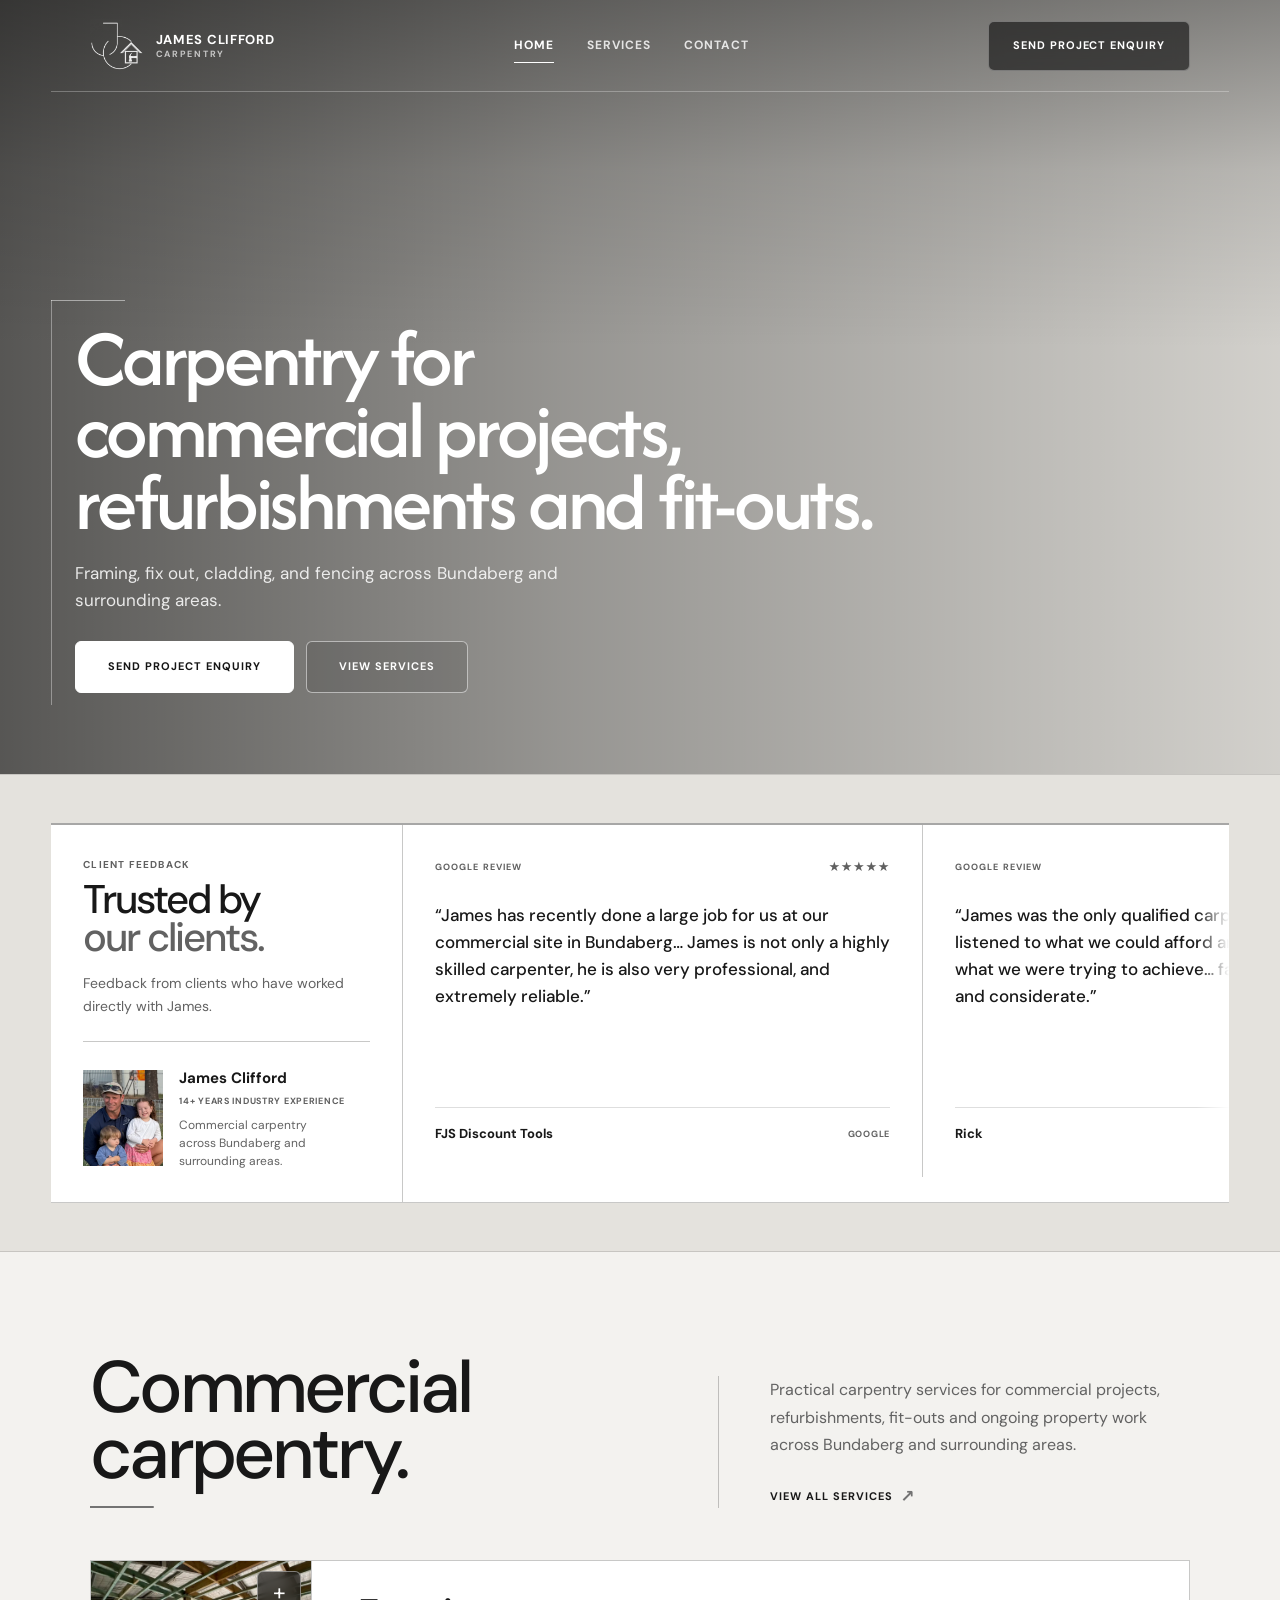
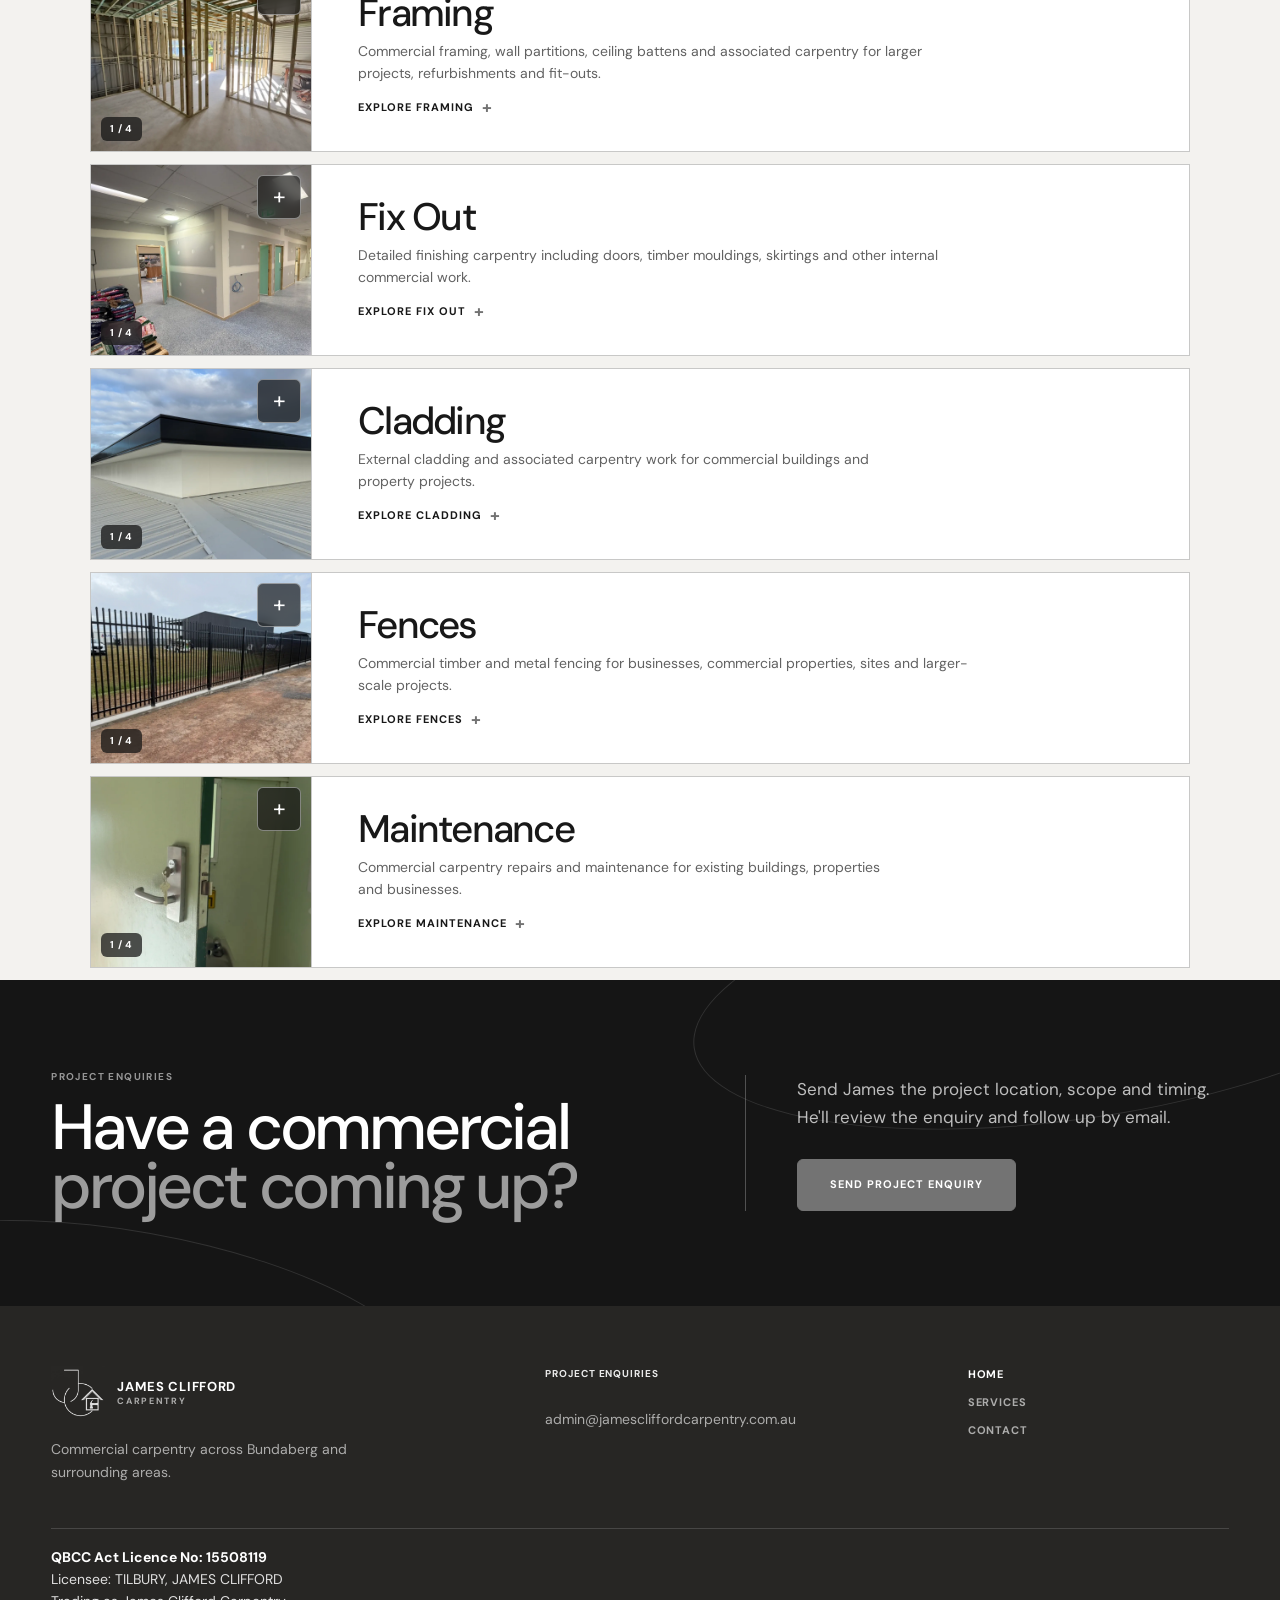
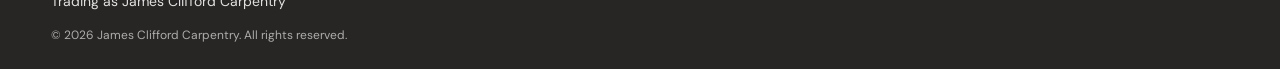
==== index.html @ 12cf1b20 "Change review footer divs to footer elements Replaced div elements with footer elements for review s" ====
<!DOCTYPE html>
<html lang="en">
<head>
    <!-- =========================
         PAGE METADATA
    ========================== -->
    <meta charset="UTF-8"/>
    <meta name="viewport" content="width=device-width, initial-scale=1.0"/>
    <title>Commercial Carpentry Bundaberg | James Clifford Carpentry</title>
    <meta
        name="description"
        content="Commercial carpentry across Bundaberg and surrounding areas, specialising in framing, fix out, cladding, timber and metal fencing and commercial maintenance."
    />
    <meta
        property="og:title"
        content="James Clifford Carpentry | Bundaberg"
    />
    <meta
        property="og:description"
        content="Commercial carpentry across Bundaberg and surrounding areas, specialising in framing, fix out, cladding, timber and metal fencing and commercial maintenance."
    />
    <meta
        property="og:image"
        content="https://jamescliffordcarpentry.com.au/images/og-image.jpg"
    />
    <meta
        property="og:url"
        content="https://jamescliffordcarpentry.com.au/"
    />
    <meta property="og:type" content="website"/>
    <meta
        property="og:image:width"
        content="1200"
    />
    <meta
        property="og:image:height"
        content="630"
    />
    <meta
        property="og:image:alt"
        content="James Clifford Carpentry commercial carpentry work in Bundaberg"
    />
    <meta
        name="twitter:card"
        content="summary_large_image"
    />
    <meta
        name="theme-color"
        content="#f3f2ef"
    />
    <link rel="canonical" href="https://jamescliffordcarpentry.com.au/"/>
    <!-- Styles -->
    <link
        rel="preload"
        href="fonts/afacad-flux-latin-600-normal.woff2"
        as="font"
        type="font/woff2"
        crossorigin
    >
    <link rel="stylesheet" href="style.css">
    <!-- Favicon -->
    <link rel="icon" type="image/png" href="images/favicon.png"/>
    <link rel="apple-touch-icon" sizes="180x180" href="images/apple-touch-icon.png">
    <!-- =========================
         LOCAL BUSINESS SCHEMA
    ========================== -->
    <script type="application/ld+json">
    {
        "@context": "https://schema.org",
        "@type": "HomeAndConstructionBusiness",
        "name": "James Clifford Carpentry",
        "legalName": "TILBURY, JAMES CLIFFORD",
        "identifier": {
            "@type": "PropertyValue",
            "propertyID": "QBCC Act Licence No",
            "value": "15508119"
        },
        "@id": "https://jamescliffordcarpentry.com.au/#business",
        "image": "https://jamescliffordcarpentry.com.au/images/og-image.jpg",
        "logo": "https://jamescliffordcarpentry.com.au/images/logo-mark-grey.webp",
        "email": "admin@jamescliffordcarpentry.com.au",
        "telephone": "+61411313432",
        "areaServed": {
            "@type": "City",
            "name": "Bundaberg"
        },
        "address": {
            "@type": "PostalAddress",
            "addressLocality": "Bundaberg",
            "addressRegion": "QLD",
            "addressCountry": "AU"
        },
        "sameAs": [
            "https://www.facebook.com/people/James-Clifford-Carpentry/61583661757642/"
        ],
        "url": "https://jamescliffordcarpentry.com.au",
        "description": "Commercial carpentry across Bundaberg and surrounding areas, including framing, fix out, cladding, timber and metal fencing and commercial maintenance."
    }
    </script>
</head>
<body class="home-page">
    <!-- =========================
         HEADER / NAVIGATION
    ========================== -->
    <header class="site-header">
        <div class="header-inner">
            <a
                href="index.html"
                class="site-logo"
                aria-label="James Clifford Carpentry home"
            >
                <img
                    src="images/logo-mark-grey.webp"
                    class="site-logo-mark"
                    alt=""
                    width="380"
                    height="380"
                >
                <span class="site-logo-type">
                    <strong>James Clifford</strong>
                    <span>Carpentry</span>
                </span>
            </a>
            <nav class="desktop-nav" aria-label="Primary navigation">
                <a href="index.html" aria-current="page">
                    Home
                </a>
                <a href="services.html">
                    Services
                </a>
                <a href="contact.html">
                    Contact
                </a>
            </nav>
            <div class="header-actions">
                <a
                    href="contact.html#project-enquiry"
                    class="header-cta"
                >
                    Send Project Enquiry
                </a>
            </div>
            <button
                class="menu-button"
                type="button"
                aria-label="Open navigation"
                aria-expanded="false"
                aria-controls="mobile-menu"
            >
                <span aria-hidden="true"></span>
                <span aria-hidden="true"></span>
                <span aria-hidden="true"></span>
            </button>
        </div>
        <!-- MOBILE NAV -->
        <nav
            id="mobile-menu"
            class="mobile-menu"
            aria-label="Mobile navigation"
        >
            <a href="index.html" aria-current="page">
                Home
            </a>
            <a href="services.html">
                Services
            </a>
            <a href="contact.html">
                Contact
            </a>
        </nav>
    </header>
    <main>
        <!-- =========================
             HERO
        ========================== -->
        <section class="hero">
            <div class="hero-frame">
                <picture class="hero-picture">
                    <source
                        media="(max-width: 720px)"
                        srcset="images/hero-index-mobile.webp"
                        width="900"
                        height="1200"
                    >
                    <img
                        src="images/hero-index.webp"
                        alt="Cladding work by James Clifford Carpentry in Bundaberg"
                        class="hero-image"
                        width="1920"
                        height="1200"
                        fetchpriority="high"
                        decoding="async"
                    />
                </picture>
                <div class="hero-overlay"></div>
                <div class="hero-content">
                    <h1>
                        Carpentry for commercial projects,
                        <span>refurbishments and fit-outs.</span>    
                    </h1>
                    
                    <p class="hero-text">
                        Framing, fix out, cladding, and fencing
                        across Bundaberg and surrounding areas.
                    </p>
                    <div class="hero-actions">
                        <a
                            href="contact.html#project-enquiry"
                            class="button button-primary"
                        >
                            Send Project Enquiry
                        </a>
                        <a
                            href="services.html"
                            class="button button-secondary"
                        >
                            View Services
                        </a>

                    </div>
                </div>
            </div>
        </section>
        <!-- =========================
             CLIENT TESTIMONIALS
        ========================== -->
        <section
            id="reviews"
            class="reviews-marquee-section beam-section"
            aria-labelledby="reviews-title"
        >
            <div class="container reviews-layout">

                <!-- =========================
                     TRUST / PROFILE PANEL
                ========================== -->
                <aside class="reviews-overview">

                    <div class="reviews-overview-copy">

                        <span class="reviews-label">
                            Client feedback
                        </span>

                        <h2 id="reviews-title">
                            Trusted by
                            <span>our clients.</span>
                        </h2>

                        <p>
                            Feedback from clients who have worked
                            directly with James.
                        </p>

                    </div>


                    <div class="reviews-profile">

                        <img
                            src="images/james-profile.webp"
                            alt="James Clifford"
                            width="640"
                            height="800"
                            loading="lazy"
                            decoding="async"
                        >

                        <div class="reviews-profile-copy">

                            <strong>
                                James Clifford
                            </strong>

                            <span>
                                14+ years industry experience
                            </span>

                            <p>
                                Commercial carpentry across Bundaberg
                                and surrounding areas.
                            </p>

                        </div>

                    </div>

                </aside>


                <!-- =========================
                     INFINITE TESTIMONIAL RAIL
                ========================== -->
                <div
                    class="reviews-marquee"
                    data-testimonial-marquee
                >

                    <div class="reviews-marquee-track">

                        <!--
                            ORIGINAL GROUP ONLY.
                            JavaScript creates as many invisible
                            duplicates as required for a seamless loop.
                        -->
                        <div
                            class="reviews-marquee-group"
                            data-marquee-original
                        >

                            <!-- REVIEW 01 -->
                            <article class="review-marquee-card">

                                <div class="review-marquee-top">

                                    <span class="review-marquee-source">
                                        Google review
                                    </span>

                                    <span
                                        class="review-marquee-stars"
                                        aria-label="5 out of 5 stars"
                                    >
                                        ★★★★★
                                    </span>

                                </div>

                                <blockquote>
                                    “James has recently done a large job for us at our
                                    commercial site in Bundaberg… James is not only a
                                    highly skilled carpenter, he is also very professional,
                                    and extremely reliable.”
                                </blockquote>

                                <footer class="review-marquee-footer">

                                    <strong>
                                        FJS Discount Tools
                                    </strong>

                                    <span>
                                        Google
                                    </span>

                                </footer>

                            </article>


                            <!-- REVIEW 02 -->
                            <article class="review-marquee-card">

                                <div class="review-marquee-top">

                                    <span class="review-marquee-source">
                                        Google review
                                    </span>

                                    <span
                                        class="review-marquee-stars"
                                        aria-label="5 out of 5 stars"
                                    >
                                        ★★★★★
                                    </span>

                                </div>

                                <blockquote>
                                    “James was the only qualified carpenter that actually
                                    listened to what we could afford and time frames and
                                    what we were trying to achieve… fast but professional
                                    and considerate.”
                                </blockquote>

                                <footer class="review-marquee-footer">

                                    <strong>
                                        Rick
                                    </strong>

                                    <span>
                                        Google
                                    </span>

                                </footer>

                            </article>


                            <!-- REVIEW 03 -->
                            <article class="review-marquee-card">

                                <div class="review-marquee-top">

                                    <span class="review-marquee-source">
                                        Localsearch review
                                    </span>

                                    <span
                                        class="review-marquee-stars"
                                        aria-label="5 out of 5 stars"
                                    >
                                        ★★★★★
                                    </span>

                                </div>

                                <blockquote>
                                    “His response to inquiries and turning up when he
                                    said he would were 10/10. He did an impeccably clean
                                    and neat job… I cannot recommend James enough.”
                                </blockquote>

                                <footer class="review-marquee-footer">

                                    <strong>
                                        Sian
                                    </strong>

                                    <span>
                                        Localsearch
                                    </span>

                                </footer>

                            </article>

                        </div>

                    </div>

                </div>

            </div>
        </section>
        <!-- =========================
             SERVICES / PROJECT TYPES
        ========================== -->
        <section
            id="services"
            class="services section beam-section"
        >
            <div class="container">
        
                <div class="section-intro">
        
                    <div class="section-heading">
                        <h2>
                            Commercial carpentry.
                        </h2>
                    </div>
        
                    <div class="section-description">
                        <p>
                            Practical carpentry services for commercial
                            projects, refurbishments, fit-outs and ongoing
                            property work across Bundaberg and surrounding areas.
                        </p>
        
                        <a
                            href="services.html"
                            class="text-link"
                        >
                            View all services
                            <span>↗</span>
                        </a>
                    </div>
        
                </div>
        
                <!-- SERVICE 01 -->
                <article
                    class="service-feature service-feature--gallery"
                    data-service-gallery
                >
                    <div class="service-image service-gallery">

                        <div
                            id="framing-gallery-track"
                            class="service-gallery-track"
                            data-gallery-track
                            role="region"
                            aria-label="Framing project gallery"
                            tabindex="0"
                        >
                            <figure class="service-gallery-slide">
                                <img
                                    src="images/service-framing.webp"
                                    data-gallery-src="images/framing-gallery-01.webp"
                                    alt="Indoor framing project by James Clifford Carpentry"
                                    width="1084"
                                    height="813"
                                    loading="lazy"
                                    decoding="async"
                                >
                            </figure>

                            <figure class="service-gallery-slide">
                                <img
                                    src="images/service-framing.webp"
                                    data-gallery-src="images/framing-gallery-02.webp"
                                    alt="Close-up of framing work"
                                    width="1600"
                                    height="1200"
                                    loading="lazy"
                                    decoding="async"
                                >
                            </figure>

                            <figure class="service-gallery-slide">
                                <img
                                    src="images/service-framing.webp"
                                    data-gallery-src="images/framing-gallery-03.webp"
                                    alt="Blue steel framing project"
                                    width="1195"
                                    height="897"
                                    loading="lazy"
                                    decoding="async"
                                >
                            </figure>

                            <figure class="service-gallery-slide">
                                <img
                                    src="images/service-framing.webp"
                                    data-gallery-src="images/framing-gallery-04.webp"
                                    alt="Framing project on permanent concrete floor"
                                    width="1600"
                                    height="1200"
                                    loading="lazy"
                                    decoding="async"
                                >
                            </figure>
                        </div>

                        <div class="service-gallery-counter" aria-live="polite">
                            <span data-gallery-current>1</span>
                            /
                            <span data-gallery-total>4</span>
                        </div>

                        <button
                            type="button"
                            class="service-gallery-expand"
                            data-gallery-toggle
                            data-label-open="Expand framing gallery"
                            data-label-close="Collapse framing gallery"
                            aria-label="Expand framing gallery"
                            aria-expanded="false"
                            aria-controls="framing-gallery-track"
                        >
                            +
                        </button>

                        <button
                            type="button"
                            class="service-gallery-arrow service-gallery-arrow--prev"
                            data-gallery-prev
                            aria-label="Previous framing photo"
                        >
                            ←
                        </button>

                        <button
                            type="button"
                            class="service-gallery-arrow service-gallery-arrow--next"
                            data-gallery-next
                            aria-label="Next framing photo"
                        >
                            →
                        </button>
                    </div>

                    <div class="service-content">
                        <span class="service-number">
                            01 / FRAME
                        </span>

                        <h3>Framing</h3>

                        <p>
                            Commercial framing, wall partitions, ceiling
                            battens and associated carpentry for larger
                            projects, refurbishments and fit-outs.
                        </p>

                        <a
                            href="services.html#framing"
                            class="text-link service-gallery-toggle"
                            data-gallery-toggle
                            aria-expanded="false"
                            aria-controls="framing-gallery-track"
                        >
                            Explore framing
                            <span
                                class="service-gallery-toggle-icon"
                                aria-hidden="true"
                            >+</span>
                        </a>
                    </div>
                </article>


                <!-- SERVICE 02 -->
                <article
                    class="service-feature service-feature--gallery"
                    data-service-gallery
                >
                    <div class="service-image service-gallery">

                        <div
                            id="fix-out-gallery-track"
                            class="service-gallery-track"
                            data-gallery-track
                            role="region"
                            aria-label="Fix out project gallery"
                            tabindex="0"
                        >
                            <figure class="service-gallery-slide">
                                <img
                                    src="images/service-fix-out.webp"
                                    data-gallery-src="images/fix-out-gallery-01.webp"
                                    alt="Plastering fix out project by James Clifford Carpentry"
                                    width="1600"
                                    height="1200"
                                    loading="lazy"
                                    decoding="async"
                                >
                            </figure>

                            <figure class="service-gallery-slide">
                                <img
                                    src="images/service-fix-out.webp"
                                    data-gallery-src="images/fix-out-gallery-02.webp"
                                    alt="Fix out project with trimming"
                                    width="1600"
                                    height="1200"
                                    loading="lazy"
                                    decoding="async"
                                >
                            </figure>

                            <figure class="service-gallery-slide">
                                <img
                                    src="images/service-fix-out.webp"
                                    data-gallery-src="images/fix-out-gallery-03.webp"
                                    alt="New door integrated with fix out project"
                                    width="1600"
                                    height="1200"
                                    loading="lazy"
                                    decoding="async"
                                >
                            </figure>

                            <figure class="service-gallery-slide">
                                <img
                                    src="images/service-fix-out.webp"
                                    data-gallery-src="images/fix-out-gallery-04.webp"
                                    alt="Internal double-glazed window"
                                    width="1600"
                                    height="1200"
                                    loading="lazy"
                                    decoding="async"
                                >
                            </figure>
                        </div>

                        <div class="service-gallery-counter" aria-live="polite">
                            <span data-gallery-current>1</span>
                            /
                            <span data-gallery-total>4</span>
                        </div>

                        <button
                            type="button"
                            class="service-gallery-expand"
                            data-gallery-toggle
                            data-label-open="Expand fix out gallery"
                            data-label-close="Collapse fix out gallery"
                            aria-label="Expand fix out gallery"
                            aria-expanded="false"
                            aria-controls="fix-out-gallery-track"
                        >
                            +
                        </button>

                        <button
                            type="button"
                            class="service-gallery-arrow service-gallery-arrow--prev"
                            data-gallery-prev
                            aria-label="Previous fix out photo"
                        >
                            ←
                        </button>

                        <button
                            type="button"
                            class="service-gallery-arrow service-gallery-arrow--next"
                            data-gallery-next
                            aria-label="Next fix out photo"
                        >
                            →
                        </button>
                    </div>

                    <div class="service-content">
                        <span class="service-number">
                            02 / FIX OUT
                        </span>

                        <h3>Fix Out</h3>

                        <p>
                            Detailed finishing carpentry including doors,
                            timber mouldings, skirtings and other internal
                            commercial work.
                        </p>

                        <a
                            href="services.html#fix-out"
                            class="text-link service-gallery-toggle"
                            data-gallery-toggle
                            aria-expanded="false"
                            aria-controls="fix-out-gallery-track"
                        >
                            Explore fix out
                            <span
                                class="service-gallery-toggle-icon"
                                aria-hidden="true"
                            >+</span>
                        </a>
                    </div>
                </article>


                <!-- SERVICE 03 -->
                <article
                    class="service-feature service-feature--gallery"
                    data-service-gallery
                >
                    <div class="service-image service-gallery">

                        <div
                            id="cladding-gallery-track"
                            class="service-gallery-track"
                            data-gallery-track
                            role="region"
                            aria-label="Cladding project gallery"
                            tabindex="0"
                        >
                            <figure class="service-gallery-slide">
                                <img
                                    src="images/service-cladding.webp"
                                    data-gallery-src="images/cladding-gallery-01.webp"
                                    alt="Polished roof cladding"
                                    width="1600"
                                    height="1200"
                                    loading="lazy"
                                    decoding="async"
                                >
                            </figure>

                            <figure class="service-gallery-slide">
                                <img
                                    src="images/service-cladding.webp"
                                    data-gallery-src="images/cladding-gallery-02.webp"
                                    alt="Back deck cladding"
                                    width="1600"
                                    height="1200"
                                    loading="lazy"
                                    decoding="async"
                                >
                            </figure>

                            <figure class="service-gallery-slide">
                                <img
                                    src="images/service-cladding.webp"
                                    data-gallery-src="images/cladding-gallery-03.webp"
                                    alt="Cladding project on Bundaberg soil"
                                    width="1600"
                                    height="1200"
                                    loading="lazy"
                                    decoding="async"
                                >
                            </figure>

                            <figure class="service-gallery-slide">
                                <img
                                    src="images/service-cladding.webp"
                                    data-gallery-src="images/cladding-gallery-04.webp"
                                    alt="Silver cladding project"
                                    width="1600"
                                    height="1200"
                                    loading="lazy"
                                    decoding="async"
                                >
                            </figure>
                        </div>

                        <div class="service-gallery-counter" aria-live="polite">
                            <span data-gallery-current>1</span>
                            /
                            <span data-gallery-total>4</span>
                        </div>

                        <button
                            type="button"
                            class="service-gallery-expand"
                            data-gallery-toggle
                            data-label-open="Expand cladding gallery"
                            data-label-close="Collapse cladding gallery"
                            aria-label="Expand cladding gallery"
                            aria-expanded="false"
                            aria-controls="cladding-gallery-track"
                        >
                            +
                        </button>

                        <button
                            type="button"
                            class="service-gallery-arrow service-gallery-arrow--prev"
                            data-gallery-prev
                            aria-label="Previous cladding photo"
                        >
                            ←
                        </button>

                        <button
                            type="button"
                            class="service-gallery-arrow service-gallery-arrow--next"
                            data-gallery-next
                            aria-label="Next cladding photo"
                        >
                            →
                        </button>
                    </div>

                    <div class="service-content">
                        <span class="service-number">
                            03 / CLAD
                        </span>

                        <h3>Cladding</h3>

                        <p>
                            External cladding and associated carpentry work
                            for commercial buildings and property projects.
                        </p>

                        <a
                            href="services.html#cladding"
                            class="text-link service-gallery-toggle"
                            data-gallery-toggle
                            aria-expanded="false"
                            aria-controls="cladding-gallery-track"
                        >
                            Explore cladding
                            <span
                                class="service-gallery-toggle-icon"
                                aria-hidden="true"
                            >+</span>
                        </a>
                    </div>
                </article>


                <!-- SERVICE 04 -->
                <article
                    class="service-feature service-feature--gallery"
                    data-service-gallery
                >
                    <div class="service-image service-gallery">

                        <div
                            id="fencing-gallery-track"
                            class="service-gallery-track"
                            data-gallery-track
                            role="region"
                            aria-label="Fencing project gallery"
                            tabindex="0"
                        >
                            <figure class="service-gallery-slide">
                                <img
                                    src="images/service-fencing.webp"
                                    data-gallery-src="images/fencing-gallery-01.webp"
                                    alt="Steel fencing project on external yard"
                                    width="971"
                                    height="727"
                                    loading="lazy"
                                    decoding="async"
                                >
                            </figure>

                            <figure class="service-gallery-slide">
                                <img
                                    src="images/service-fencing.webp"
                                    data-gallery-src="images/fencing-gallery-02.webp"
                                    alt="Wooden fencing project in yard"
                                    width="1024"
                                    height="768"
                                    loading="lazy"
                                    decoding="async"
                                >
                            </figure>

                            <figure class="service-gallery-slide">
                                <img
                                    src="images/service-fencing.webp"
                                    data-gallery-src="images/fencing-gallery-03.webp"
                                    alt="Beams for timber fencing project"
                                    width="912"
                                    height="684"
                                    loading="lazy"
                                    decoding="async"
                                >
                            </figure>

                            <figure class="service-gallery-slide">
                                <img
                                    src="images/service-fencing.webp"
                                    data-gallery-src="images/fencing-gallery-04.webp"
                                    alt="Tennis court fencing project by James Clifford Carpentry"
                                    width="1193"
                                    height="895"
                                    loading="lazy"
                                    decoding="async"
                                >
                            </figure>
                        </div>

                        <div class="service-gallery-counter" aria-live="polite">
                            <span data-gallery-current>1</span>
                            /
                            <span data-gallery-total>4</span>
                        </div>

                        <button
                            type="button"
                            class="service-gallery-expand"
                            data-gallery-toggle
                            data-label-open="Expand fencing gallery"
                            data-label-close="Collapse fencing gallery"
                            aria-label="Expand fencing gallery"
                            aria-expanded="false"
                            aria-controls="fencing-gallery-track"
                        >
                            +
                        </button>

                        <button
                            type="button"
                            class="service-gallery-arrow service-gallery-arrow--prev"
                            data-gallery-prev
                            aria-label="Previous fencing photo"
                        >
                            ←
                        </button>

                        <button
                            type="button"
                            class="service-gallery-arrow service-gallery-arrow--next"
                            data-gallery-next
                            aria-label="Next fencing photo"
                        >
                            →
                        </button>
                    </div>

                    <div class="service-content">
                        <span class="service-number">
                            04 / FENCES
                        </span>

                        <h3>Fences</h3>

                        <p>
                            Commercial timber and metal fencing for businesses, commercial
                            properties, sites and larger-scale projects.
                        </p>

                        <a
                            href="services.html#fences"
                            class="text-link service-gallery-toggle"
                            data-gallery-toggle
                            aria-expanded="false"
                            aria-controls="fencing-gallery-track"
                        >
                            Explore fences
                            <span
                                class="service-gallery-toggle-icon"
                                aria-hidden="true"
                            >+</span>
                        </a>
                    </div>
                </article>


                <!-- SERVICE 05 -->
                <article
                    class="service-feature service-feature--gallery"
                    data-service-gallery
                >
                    <div class="service-image service-gallery">

                        <div
                            id="maintenance-gallery-track"
                            class="service-gallery-track"
                            data-gallery-track
                            role="region"
                            aria-label="Maintenance project gallery"
                            tabindex="0"
                        >
                            <figure class="service-gallery-slide">
                                <img
                                    src="images/service-maintenance.webp"
                                    data-gallery-src="images/maintenance-gallery-01.webp"
                                    alt="Bathroom door commercial maintenance project"
                                    width="1180"
                                    height="885"
                                    loading="lazy"
                                    decoding="async"
                                >
                            </figure>

                            <figure class="service-gallery-slide">
                                <img
                                    src="images/service-maintenance.webp"
                                    data-gallery-src="images/maintenance-gallery-02.webp"
                                    alt="Yard gate commercial maintenance project"
                                    width="1172"
                                    height="879"
                                    loading="lazy"
                                    decoding="async"
                                >
                            </figure>

                            <figure class="service-gallery-slide">
                                <img
                                    src="images/service-maintenance.webp"
                                    data-gallery-src="images/maintenance-gallery-03.webp"
                                    alt="Jewellery store roof maintenance callout"
                                    width="1158"
                                    height="868"
                                    loading="lazy"
                                    decoding="async"
                                >
                            </figure>

                            <figure class="service-gallery-slide">
                                <img
                                    src="images/service-maintenance.webp"
                                    data-gallery-src="images/maintenance-gallery-04.webp"
                                    alt="External rear fence replacement"
                                    width="1201"
                                    height="901"
                                    loading="lazy"
                                    decoding="async"
                                >
                            </figure>
                        </div>

                        <div class="service-gallery-counter" aria-live="polite">
                            <span data-gallery-current>1</span>
                            /
                            <span data-gallery-total>4</span>
                        </div>

                        <button
                            type="button"
                            class="service-gallery-expand"
                            data-gallery-toggle
                            data-label-open="Expand maintenance gallery"
                            data-label-close="Collapse maintenance gallery"
                            aria-label="Expand maintenance gallery"
                            aria-expanded="false"
                            aria-controls="maintenance-gallery-track"
                        >
                            +
                        </button>

                        <button
                            type="button"
                            class="service-gallery-arrow service-gallery-arrow--prev"
                            data-gallery-prev
                            aria-label="Previous maintenance photo"
                        >
                            ←
                        </button>

                        <button
                            type="button"
                            class="service-gallery-arrow service-gallery-arrow--next"
                            data-gallery-next
                            aria-label="Next maintenance photo"
                        >
                            →
                        </button>
                    </div>

                    <div class="service-content">
                        <span class="service-number">
                            05 / MAINTAIN
                        </span>

                        <h3>Maintenance</h3>

                        <p>
                            Commercial carpentry repairs and maintenance for
                            existing buildings, properties and businesses.
                        </p>

                        <a
                            href="services.html#maintenance"
                            class="text-link service-gallery-toggle"
                            data-gallery-toggle
                            aria-expanded="false"
                            aria-controls="maintenance-gallery-track"
                        >
                            Explore maintenance
                            <span
                                class="service-gallery-toggle-icon"
                                aria-hidden="true"
                            >+</span>
                        </a>
                    </div>
                </article>
            </div>
        </section>
        <!-- =========================
             CONTACT CTA
        ========================== -->
        <section
            id="contact"
            class="contact contact-rail"
        >
            <div class="container contact-rail-inner">
                <div>
                    <span class="contact-rail-label">
                        Project enquiries
                    </span>
                    <h2>
                        Have a commercial
                        <span>project coming up?</span>
                    </h2>
                </div>
                <div class="contact-rail-details">
                    <p>
                        Send James the project location, scope and timing.
                        He'll review the enquiry and follow up by email.
                    </p>

                    <div class="contact-actions">
                        <a
                            href="contact.html#project-enquiry"
                            class="button button-primary"
                        >
                            Send Project Enquiry
                        </a>
                    </div>
                </div>
            </div>
        </section>
    </main>
    <!-- =========================
         FOOTER
    ========================== -->
    <footer class="site-footer">
        <div class="footer-inner">
            <div class="footer-brand">
                <a
                    href="index.html"
                    class="site-logo"
                    aria-label="James Clifford Carpentry home"
                >
                    <img
                        src="images/logo-mark-grey.webp"
                        class="site-logo-mark"
                        alt=""
                        width="380"
                        height="380"
                    >

                    <span class="site-logo-type">
                        <strong>James Clifford</strong>
                        <span>Carpentry</span>
                    </span>
                </a>
                <p>
                    Commercial carpentry across Bundaberg
                    and surrounding areas.
                </p>
            </div>
            <div class="footer-contact">
                <p>
                    <strong>
                        Project enquiries
                    </strong>
                    <br>
                    <a href="mailto:admin@jamescliffordcarpentry.com.au?subject=Commercial%20Project%20Enquiry">
                        admin@jamescliffordcarpentry.com.au
                    </a>
                </p>
            </div>
            <nav
                class="footer-links"
                aria-label="Footer navigation"
            >
                <a href="index.html" aria-current="page">
                    Home
                </a>
                <a href="services.html">
                    Services
                </a>
                <a href="contact.html">
                    Contact
                </a>
            </nav>
        </div>
        <div class="footer-bottom">
            <p class="footer-licence">
                <strong>QBCC Act Licence No: 15508119</strong>
                <br>
                Licensee: TILBURY, JAMES CLIFFORD
                <br>
                Trading as James Clifford Carpentry
            </p>
            <p class="copyright">
                © 2026 James Clifford Carpentry.
                All rights reserved.
            </p>
        </div>
    </footer>
    <!-- =========================
         JAVASCRIPT
    ========================== -->
    <script src="script.js" defer></script>
</body>
</html>
---- style.css ----
/* ==========================
   10.10 - Design Tokens
========================== */

:root {
    /* Base palette */
--bg: #f3f2ef;
--surface: #ffffff;
--surface-2: #e4e2dd;
--text: #181818;
--text-muted: #626262;
--text-dim: #6a645e;
--footer-bg: #272624;

/* Brand */
--accent: #737373;
--accent-bright: #5f5f5f;
--accent-ink: #606060;
--dark: #151515;

/* Structural construction language */
--line: rgba(27, 26, 24, .14);
--line-strong: rgba(27, 26, 24, .24);
--beam: rgba(27, 26, 24, .38);
--beam-inverse: rgba(255, 255, 255, .52);
--beam-size: 2px;
--joint-size: 8px;

/* Geometry */
--radius-sm: 0;
--radius-md: 16px;
--radius-lg: 28px;

/* Layout */
--max-width: 1440px;

--page-padding:
    clamp(
        20px,
        4vw,
        72px
    );

--section-space:
    clamp(
        80px,
        8vw,
        128px
    );


/* 8-point spatial system */
--space-4: 4px;
--space-8: 8px;
--space-16: 16px;
--space-24: 24px;
--space-32: 32px;
--space-40: 40px;
--space-48: 48px;
--space-64: 64px;
--space-80: 80px;
--space-96: 96px;
--space-128: 128px;

/* Motion */
--ease: cubic-bezier(.22, 1, .36, 1);

/* Z-index architecture */
--z-base: 0;
--z-content: 1;
--z-overlay: 2;
--z-elevated: 3;
--z-floating: 4;
--z-header: 200;
--z-menu: 400;
--z-sticky: 500;

   /* Typography */
--font-body:
    "DM Sans",
    system-ui,
    -apple-system,
    BlinkMacSystemFont,
    "Segoe UI",
    Roboto,
    Helvetica,
    Arial,
    sans-serif;

--font-display:
    "Afacad Flux",
    Arial,
    sans-serif;
}

/* ==========================
   10.20 - Reset
========================== */

*,
*::before,
*::after {
    box-sizing: border-box;
    margin: 0;
    padding: 0;
}

html {
    color-scheme: light;
    scroll-padding-top: 100px;
    scroll-behavior: smooth;
}

body {
    background: var(--bg);
    color: var(--text);
    font-family: var(--font-body);
    line-height: 1.6;
    -webkit-font-smoothing: antialiased;
    -moz-osx-font-smoothing: grayscale;
    overflow-x: hidden;
}

ul,
ol {
    list-style: none;
}

img {
    display: block;
    max-width: 100%;
    height: auto;
}

a {
    color: inherit;
    text-decoration: none;
    transition:
        color .3s ease,
        background-color .3s ease,
        border-color .3s ease,
        transform .3s ease,
        opacity .3s ease;
}

a:hover {
    color: var(--accent);
}

button {
    font: inherit;
}

button,
a {
    -webkit-tap-highlight-color: transparent;
}

a:focus-visible,
button:focus-visible,
input:focus-visible,
textarea:focus-visible,
select:focus-visible {
    outline: 2px solid var(--accent);
    outline-offset: 5px;
}

h1,
h2,
h3 {
    text-wrap: balance;
}

p {
    text-wrap: pretty;
}

/* ==========================
   10.30 - Fonts
========================== */

@font-face {
    font-display: swap;
    font-family: "DM Sans";
    font-style: normal;
    font-weight: 400;
    src: url("fonts/dm-sans-v17-latin-regular.woff2") format("woff2");
}

@font-face {
    font-display: swap;
    font-family: "DM Sans";
    font-style: normal;
    font-weight: 500;
    src: url("fonts/dm-sans-v17-latin-500.woff2") format("woff2");
}

@font-face {
    font-display: swap;
    font-family: "DM Sans";
    font-style: normal;
    font-weight: 700;
    src: url("fonts/dm-sans-v17-latin-700.woff2") format("woff2");
}

@font-face {
    font-family: "Afacad Flux";
    font-style: normal;
    font-weight: 500;
    font-display: swap;

    src:
        url("fonts/afacad-flux-latin-500-normal.woff2")
        format("woff2");
}

/* ==========================
   10.40 - Background Texture
========================== */

body::before {
    content: "";
    position: fixed;
    inset: 0;
    z-index: var(--z-base);
    pointer-events: none;
    opacity: .025;
    background-image:
        linear-gradient(
            90deg,
            rgba(0,0,0,.25) 1px,
            transparent 1px
        );
    background-size: 7px 100%;
}

body > * {
    position: relative;
    z-index: var(--z-content);
}

/* ==========================
   10.50 - Native UI
========================== */

input:not([type="checkbox"]):not([type="radio"]),
textarea,
select {
    width: 100%;
    background: var(--surface);
    color: var(--text);
    border: 1px solid var(--line-strong);
    border-radius: var(--radius-sm);
    padding: 12px 16px;
    font-family: inherit;
    font-size: 15px;
    appearance: none;
    -webkit-appearance: none;
}

input:focus-visible,
textarea:focus-visible,
select:focus-visible {
    border-color: var(--accent);
}

textarea {
    resize: vertical;
}

/* ==========================
   20.10 - Global Layout
========================== */

.container {
    width: min(
        calc(100% - (var(--page-padding) * 2)),
        var(--max-width)
    );
    margin-inline: auto;
}

.section {
    padding-block: var(--section-space);
}

/* ============================================
   20.20 - Structural section rails
============================================ */

.beam-section {
    position: relative;
    isolation: isolate;
}

.beam-section > * {
    position: relative;
    z-index: 1;
}

#services,
#reviews,
#project-enquiry,
#contact {
    scroll-margin-top: 100px;
}

/* ===============================
   20.30 - HEADER
=============================== */

.site-header {
    position: relative;
    width: 100%;
    z-index: var(--z-header);
    background: rgba(231, 227, 220, .96);
    backdrop-filter: blur(12px);
    -webkit-backdrop-filter: blur(12px);
    border-bottom: 1px solid var(--line);
}

.header-inner {
    width: min(
        calc(100% - (var(--page-padding) * 2)),
        var(--max-width)
    );
    min-height: 84px;
    margin-inline: auto;
    display: grid;
    grid-template-columns: auto minmax(0, 1fr) auto;
    align-items: center;
    column-gap: 48px;
}
/* ==========================
   20.31 - HEADER - Brand / Logo
========================== */
.site-logo {
    display: inline-flex;
    align-items: center;
    gap: 12px;
    width: fit-content;
    padding: 0;
    background: transparent;
    color: var(--text);
    font-family:
        "DM Sans",
        system-ui,
        sans-serif;
    line-height: 1;
    white-space: nowrap;
}

.site-logo:hover {
    background: transparent;
    color: var(--text);
    opacity: .78;
    transform: none;
}

.site-logo-mark {
    width: 54px;
    height: 54px;
    flex: 0 0 54px;
    object-fit: cover;
}

.site-logo-type {
    display: flex;
    flex-direction: column;
    gap: 4px;
    line-height: 1;
}

.site-logo-type strong {
    font-size: 13px;
    font-weight: 700;
    letter-spacing: .055em;
    text-transform: uppercase;
}

.site-logo-type > span {
    color: var(--text-muted);
    font-size: 9px;
    font-weight: 700;
    letter-spacing: .19em;
    text-transform: uppercase;
}

/* ==========================
   20.32 - HEADER - Desktop Nav
========================== */

.desktop-nav {
    min-width: 0;
    display: flex;
    align-items: center;
    justify-content: center;
    gap: clamp(20px, 2.6vw, 40px);
    white-space: nowrap;
}

.desktop-nav a {
    position: relative;
    color: var(--text);
    font-size: 12px;
    font-weight: 700;
    letter-spacing: .08em;
    text-transform: uppercase;
}

.desktop-nav a::after {
    content: "";
    position: absolute;
    left: 0;
    right: 0;
    bottom: -8px;
    height: 1px;
    background: var(--text);
    transform: scaleX(0);
    transform-origin: right;
    transition: transform .35s var(--ease);
}

.desktop-nav a:hover::after,
.desktop-nav a[aria-current="page"]::after {
    transform: scaleX(1);
    transform-origin: left;
}

.desktop-nav a[aria-current="page"] {
    color: var(--text);
}

/* ==========================
   20.33 - Header Actions
========================== */

.header-actions {
    display: flex;
    align-items: center;
    white-space: nowrap;
}

.header-cta {
    display: inline-flex;
    align-items: center;
    justify-content: center;
    min-height: 50px;
    padding: 0 24px;
    background: var(--text);
    color: #fff;
    font-size: 11px;
    font-weight: 700;
    letter-spacing: .09em;
    text-transform: uppercase;
}

.header-cta:hover {
    background: var(--accent);
    color: #fff;
    transform: translateY(-1px);
}


/* ==========================
   20.34 - HEADER - Menu Button
========================== */

.menu-button {
    display: none;
    appearance: none;
    width: 44px;
    height: 44px;
    border: 0;
    background: transparent;
    color: var(--text);
    cursor: pointer;
}

/* =========================================================
   20.40 - MOBILE MENU
========================================================= */

.mobile-menu {
    display: flex;
    flex-direction: column;
    position: absolute;
    top: 100%;
    left: 0;
    right: 0;
    z-index: var(--z-menu);
    background: rgba(241, 238, 232, .98);
    backdrop-filter: blur(18px);
    -webkit-backdrop-filter: blur(18px);
    border-top: 1px solid var(--line);
    max-height: 0;
    opacity: 0;
    visibility: hidden;
    overflow: hidden;
    pointer-events: none;
    transition:
        max-height .4s var(--ease),
        opacity .3s ease,
        visibility .3s ease;
}

.mobile-menu.open {
    max-height: 360px;
    opacity: 1;
    visibility: visible;
    pointer-events: auto;
}

.mobile-menu a {
    display: flex;
    align-items: center;
    min-height: 56px;
    padding-inline: 24px;
    border-bottom: 1px solid var(--line);
    color: var(--text-muted);
    font-size: 12px;
    font-weight: 700;
    letter-spacing: .08em;
    text-transform: uppercase;
}

.mobile-menu a:hover,
.mobile-menu a[aria-current="page"] {
    color: var(--text);
    padding-left: 29px;
}

.mobile-menu a:last-child {
    border-bottom: 0;
}

/* =========================================================
   20.50 INNER PAGE STRUCTURAL SYSTEM
========================================================= */

.services-page,
.contact-page {
    overflow: clip;
}



/* =========================================================
   30.10 - BUTTONS
========================================================= */

.button {
    display: inline-flex;
    align-items: center;
    justify-content: center;
    min-height: 52px;
    padding: 16px 32px;
    font-size: 11px;
    font-weight: 700;
    letter-spacing: .09em;
    text-transform: uppercase;
    border: 1px solid transparent;
    transition:
        background-color .3s ease,
        color .3s ease,
        border-color .3s ease,
        transform .3s ease;
}

.button-primary {
    background: var(--accent);
    border-color: var(--accent);
    color: #fff;
}

.button-primary:hover {
    background: var(--accent-bright);
    border-color: var(--accent-bright);
    color: #fff;
    transform: translateY(-2px);
}

.button-secondary {
    background: transparent;
    border-color: rgba(255,255,255,.4);
    color: #fff;
}

.button-secondary:hover {
    background: #fff;
    border-color: #fff;
    color: var(--text);
    transform: translateY(-2px);
}

.button:active,
.header-cta:active {
    transform: translateY(0) scale(.98);
}

/* =========================================================
   CLEAN BUTTON GEOMETRY
========================================================= */

.button,
.header-cta {
    border-radius: 6px;
    clip-path: none;
}

/* =========================================================
   30.20 - TEXT LINKS
========================================================= */

.text-link {
    display: inline-flex;
    align-items: center;
    gap: 8px;
    color: var(--text);
    font-size: 11px;
    font-weight: 700;
    letter-spacing: .09em;
    text-transform: uppercase;
}

.text-link span {
    color: var(--accent);
    font-size: 17px;
    line-height: 1;
    transition:
        transform .4s var(--ease),
        color .3s ease;
}

.text-link:hover {
    color: var(--text);
}

.text-link:hover span {
    color: var(--text);
    transform: translate(4px, -4px);
}

/* =========================================================
   30.40 - SECTION INTRO
========================================================= */

.section-intro {
    display: grid;
    grid-template-columns: 1.1fr .9fr;
    gap: 50px;
    align-items: end;
    margin-bottom: 52px;
}

.section-heading {
    max-width: 850px;
}

.section-heading h2 {
    position: relative;
    margin: 0;
    padding-bottom: 20px;
    font-family:
        "DM Sans",
        system-ui,
        sans-serif;
    font-size: clamp(45px, 5.7vw, 78px);
    line-height: .91;
    font-weight: 500;
    letter-spacing: -.05em;
}

.section-heading h2::after {
    content: "";
    position: absolute;
    left: 0;
    bottom: 0;
    width: 64px;
    height: var(--beam-size);
    background: var(--accent);
    border-radius:
        0
        999px
        999px
        0;
}

.section-heading h2 span {
    display: block;
    color: var(--text-muted);
}

.section-description {
    max-width: 520px;
    color: var(--text-muted);
    font-size: 16px;
}

.section-description p {
    margin: 0 0 24px;
    line-height: 1.7;
}

/* =========================================================
   30.50 SHARED CONTACT CTA
========================================================= */

.contact-rail {
    position: relative;
    isolation: isolate;
    overflow: hidden;
    padding:
        clamp(64px, 7vw, 94px)
        0;
    background: var(--dark);
    color: #fff;
    text-align: left;
}

.contact-rail::before,
.contact-rail::after {
    content: "";
    position: absolute;
    pointer-events: none;
    z-index: 0;
    border:
        1px solid
        rgba(255,255,255,.12);
    border-radius: 50%;
}

.contact-rail::before {
    width: 760px;
    height: 250px;
    top: -110px;
    right: -170px;
    transform: rotate(-8deg);
}

.contact-rail::after {
    width: 620px;
    height: 220px;
    bottom: -145px;
    left: -180px;
    transform: rotate(10deg);
}

.contact-rail-inner {
    position: relative;
    z-index: 1;
    display: grid;
    grid-template-columns:
        minmax(0, 1.1fr)
        minmax(320px, .9fr);
    gap:
        clamp(50px, 8vw, 110px);
    align-items: center;
}

.contact-rail-label {
    display: block;
    margin-bottom: 14px;
    color: rgba(255,255,255,.55);
    font-size: 10px;
    font-weight: 700;
    letter-spacing: .14em;
    text-transform: uppercase;
}

.contact-rail h2 {
    max-width: 700px;
    margin: 0;
    color: #fff;
    font-family:
        "DM Sans",
        system-ui,
        sans-serif;
    font-size:
        clamp(46px, 5vw, 72px);
    font-weight: 500;
    line-height: .92;
    letter-spacing: -.05em;
}

.contact-rail h2 span {
    display: block;
    color:
        rgba(255,255,255,.58);
}

.contact-rail-details {
    padding-left:
        clamp(28px, 4vw, 54px);
    border-left:
        1px solid
        rgba(255,255,255,.26);
}

.contact-rail-details > p {
    max-width: 520px;
    margin:
        0
        0
        28px;
    color: rgba(255,255,255,.72);
    font-size: 17px;
    line-height: 1.65;
}

.contact-rail .contact-actions {
    justify-content: flex-start;
}

.project-brief-grid {
    display: grid;

    grid-template-columns:
        minmax(250px, .72fr)
        minmax(360px, 1.28fr);
    gap:
        clamp(45px, 8vw, 120px);
    align-items: start;
}

.project-brief-heading h2 span {
    display: block;
    color: var(--accent);
}

/* =========================================================
   40.10 - HOME HERO
========================================================= */

.hero {
    position: relative;
    padding:
        clamp(24px, 3vw, 48px)
        var(--page-padding)
        clamp(40px, 6vw, 80px);
    background: var(--bg);
    overflow: hidden;
}

.hero-frame {
   position: relative;
   width: min(100%, 1500px);
   height: min(78vh, 760px);
   min-height: 560px;
   margin-inline: auto;
   overflow: hidden;
   background: var(--surface-2);
}

/* Measurement ticks */
.hero-frame::after {
    left: 22px;
    right: 22px;
    bottom: 18px;
    height: 7px;
    background:
        repeating-linear-gradient(
            90deg,
            var(--beam-inverse) 0 1px,
            transparent 1px 24px
        );
    opacity: .48;
}

.hero-image {
    width: 100%;
    height: 100%;
    object-fit: cover;
    object-position: center;
    transform: scale(1.001);
}

.hero-picture {
    display: block;
    width: 100%;
    height: 100%;
}

.hero-overlay {
    position: absolute;
    inset: 0;
    z-index: var(--z-overlay);
    background:
        linear-gradient(
            90deg,
            rgba(0,0,0,.60) 0%,
            rgba(0,0,0,.32) 42%,
            rgba(0,0,0,.08) 100%
        );
    pointer-events: none;
}

.hero-content {
   position: absolute;
   left:
     max(
         var(--page-padding),
         calc((100vw - var(--max-width)) / 2)
     );
   bottom: clamp(65px, 9vh, 105px);
   width: min(780px, calc(100% - 40px));
   color: #fff;
   padding-left: 24px;
   z-index: var(--z-floating);
}

.hero-eyebrow {
   margin-bottom: 18px;
   color: rgba(255,255,255,.82);
   font-size: 10px;
   font-weight: 700;
   letter-spacing: .15em;
   text-transform: uppercase;
}

.hero h1 {
    max-width: 11.4ch;
    margin:
        0
        0
        22px;
    font-family: var(--font-display);
    font-size:
        clamp(72px, 6.4vw, 102px);
   font-weight: 500; 
   line-height: .88;
   letter-spacing: -.04em;
}

.hero h1 span {
    display: block;
    color: inherit;
}

.hero-text {
    max-width: 580px;
    margin:
        0
        0
        28px;
    color:
        rgba(255,255,255,.86);
    font-size: 17px;
    line-height: 1.55;
}

.hero-actions {
    display: flex;
    align-items: center;
    gap: 12px;
    flex-wrap: wrap;
}

.hero-eyebrow,
.service-number {
    display: none;
}

/* =========================================================
   40.20 - HOME POSITIONING
========================================================= */

.about {
    background: var(--surface);
    border-top: 1px solid var(--line);
    border-bottom: 1px solid var(--line);
    padding-block:
        clamp(65px, 7vw, 100px);
}

.about-container {
    display: grid;
    grid-template-columns: 1fr 1fr;
    column-gap: clamp(40px, 7vw, 110px);
    row-gap: 50px;
}

.about-heading {
    max-width: 700px;
}

.about-heading h2 {
    margin: 0;
    font-family:
        "DM Sans",
        system-ui,
        sans-serif;
    font-size: clamp(46px, 6vw, 84px);
    line-height: .9;
    font-weight: 500;
    letter-spacing: -.055em;
}

.about-heading h2 span {
    display: block;
    color: var(--text-muted);
}

.about-intro {
    max-width: 560px;
    color: var(--text-muted);
    font-size: 17px;
    line-height: 1.7;
}

.about-intro p {
    margin: 0 0 20px;
}

.service-number {
    font-variant-numeric: tabular-nums;
}

/* =========================================================
   40.30 - HOME - SERVICES
========================================================= */

.services {
    background: var(--bg);
}

.service-feature {
   position: relative;
   display: grid;
   grid-template-columns: 1fr 1fr;
   min-height: 500px;
   margin-bottom: 0;
   background: var(--surface);
   border:
   1px solid var(--line-strong);
   border-top:
       var(--beam-size)
       solid
       var(--beam);
   border-bottom: 0;
       overflow: hidden;
       transition:
           border-color .3s ease;
}

.service-feature:last-child {
    margin-bottom: 0;
    border-bottom:
        1px solid var(--line);
}

.service-image {
    position: relative;
    min-height: 500px;
    overflow: hidden;
    background: var(--surface-2);
}

.service-image img {
    width: 100%;
    height: 100%;
    object-fit: cover;
    transition:
        transform .9s var(--ease);
}

.service-feature:hover .service-image img {
    transform: scale(1.025);
}

.service-content {
   position: relative;
   border-left:
    var(--beam-size)
    solid
    var(--beam);
   display: flex;
   flex-direction: column;
   justify-content: center;
   padding:
     clamp(40px, 6vw, 85px)
     clamp(30px, 5vw, 70px);
}

.service-content::before,
.service-content::after {
    content: "";
    position: absolute;
    left: calc(var(--joint-size) / -2);
    width: var(--joint-size);
    height: var(--joint-size);
    background: var(--surface);
    border:
        1px solid var(--line-strong);
    z-index: 2;
    transition:
        background-color .3s ease,
        border-color .3s ease;
    display: none;
}

.service-content::before {
    top: 28px;
}

.service-content::after {
    bottom: 28px;
}

.service-content h3 {
    margin: 0 0 20px;
    font-family:
        "DM Sans",
        system-ui,
        sans-serif;
    font-size: clamp(40px, 4.5vw, 66px);
    line-height: .9;
    font-weight: 500;
    letter-spacing: -.045em;
}

.service-content p {
    max-width: 530px;
    margin: 0 0 25px;
    color: var(--text-muted);
    font-size: 16px;
    line-height: 1.7;
}

.service-feature:nth-of-type(even) .service-image {
    order: 2;
}

.service-feature:nth-of-type(even) .service-content {
    order: 1;
    border-left: 0;
    border-right:
       var(--beam-size)
       solid
       var(--beam);
}

.service-feature:nth-of-type(even)
.service-content::before,
.service-feature:nth-of-type(even)
.service-content::after {
    left: auto;
    right:
        calc(var(--joint-size) / -2);
}

/* =========================================================
   40.40 - HOME - TESTIMONIAL MARQUEE
========================================================= */

.reviews-marquee-section {
    --reviews-marquee-duration: 104s;

    position: relative;

    padding-block: 48px;

    background: var(--surface-2);

    border-top:
        1px solid
        var(--line);

    border-bottom:
        1px solid
        var(--line);

    overflow: hidden;
}


/* ==========================
   Overall joined structure
========================== */

.reviews-layout {
    display: grid;

    grid-template-columns:
        352px
        minmax(0, 1fr);

    align-items: stretch;

    background:
        var(--surface);

    border-top:
        var(--beam-size)
        solid
        var(--beam);

    border-bottom:
        1px solid
        var(--line-strong);

    overflow: hidden;
}


/* ==========================
   Static trust panel
========================== */

.reviews-overview {
    min-height: 352px;

    display: flex;
    flex-direction: column;
    justify-content: space-between;

    padding: 32px;

    background:
        var(--surface);

    border-right:
        1px solid
        var(--line-strong);
}


.reviews-label {
    display: block;

    margin-bottom: 8px;

    color:
        var(--accent-ink);

    font-size: 10px;
    font-weight: 700;

    letter-spacing: .12em;

    text-transform: uppercase;
}


.reviews-overview h2 {
    margin:
        0
        0
        16px;

    font-family:
        "DM Sans",
        system-ui,
        sans-serif;

    font-size: 40px;

    font-weight: 500;

    line-height: .94;

    letter-spacing: -.05em;
}


.reviews-overview h2 span {
    display: block;

    color:
        var(--text-muted);
}


.reviews-overview-copy > p {
    max-width: 30ch;

    margin: 0;

    color:
        var(--text-muted);

    font-size: 14px;

    line-height: 1.6;
}


/* ==========================
   James profile
========================== */

.reviews-profile {
    display: grid;

    grid-template-columns:
        80px
        minmax(0, 1fr);

    gap: 16px;

    align-items: center;

    margin-top: 24px;

    padding-top: 24px;

    border-top:
        1px solid
        var(--line-strong);
}


.reviews-profile img {
    width: 80px;
    height: 96px;

    object-fit: cover;
}


.reviews-profile-copy strong,
.reviews-profile-copy span {
    display: block;
}


.reviews-profile-copy strong {
    margin-bottom: 4px;

    font-size: 15px;

    font-weight: 700;
}


.reviews-profile-copy > span {
    margin-bottom: 8px;

    color:
        var(--accent-ink);

    font-size: 9px;

    font-weight: 700;

    letter-spacing: .08em;

    text-transform: uppercase;
}


.reviews-profile-copy p {
    margin: 0;

    color:
        var(--text-muted);

    font-size: 12px;

    line-height: 1.5;
}


/* ==========================
   Infinite window
========================== */

.reviews-marquee {
    position: relative;

    min-width: 0;
    width: 100%;

    overflow: hidden;

    background:
        var(--surface);

    touch-action: pan-y;

    /*
       Belt-and-braces:
       no native scrollbar is ever shown.
    */
    scrollbar-width: none;

    -webkit-mask-image:
        linear-gradient(
            90deg,
            transparent 0,
            #000 32px,
            #000 calc(100% - 32px),
            transparent 100%
        );

    mask-image:
        linear-gradient(
            90deg,
            transparent 0,
            #000 32px,
            #000 calc(100% - 32px),
            transparent 100%
        );
}


.reviews-marquee::-webkit-scrollbar {
    display: none;
}


/* ==========================
   Moving track
========================== */

.reviews-marquee-track {
    display: flex;

    width: max-content;

    will-change: transform;
}


/*
   Animation only begins once JS has
   made the exact duplicate group.
*/

.reviews-marquee.is-ready
.reviews-marquee-track {
    animation:
        reviews-marquee-scroll
        var(--reviews-marquee-duration)
        linear
        infinite;
}


.reviews-marquee-group {
    display: flex;

    flex-shrink: 0;
}


/* Mouse hover */

.reviews-marquee:hover
.reviews-marquee-track,

/* Keyboard focus */

.reviews-marquee:focus-within
.reviews-marquee-track,

/* Touch / pen hold */

.reviews-marquee.is-paused
.reviews-marquee-track {
    animation-play-state: paused;
}


/* ==========================
   Review cells
========================== */

.review-marquee-card {
    width: 520px;

    min-height: 352px;

    display: flex;
    flex-direction: column;

    padding: 32px;

    background:
        var(--surface);

    border-right:
        1px solid
        var(--line-strong);
}


/* ==========================
   Source / rating
========================== */

.review-marquee-top {
    display: flex;

    align-items: center;
    justify-content: space-between;

    gap: 24px;

    margin-bottom: 24px;
}


.review-marquee-source {
    color:
        var(--accent-ink);

    font-size: 9px;

    font-weight: 700;

    letter-spacing: .12em;

    text-transform: uppercase;
}


.review-marquee-stars {
    flex-shrink: 0;

    color:
        var(--accent-ink);

    font-size: 13px;

    letter-spacing: .05em;
}


/* ==========================
   Quote
========================== */

.review-marquee-card blockquote {
    flex: 1;

    max-width: 44ch;

    margin:
        0
        0
        24px;

    color:
        var(--text);

    font-size: 17px;

    font-weight: 500;

    line-height: 1.6;

    text-wrap: pretty;
}


/* ==========================
   Attribution
========================== */

.review-marquee-footer {
    display: flex;

    align-items: center;
    justify-content: space-between;

    gap: 24px;

    padding-top: 16px;

    border-top:
        1px solid
        var(--line);
}


.review-marquee-footer strong {
    font-size: 13px;

    font-weight: 700;
}


.review-marquee-footer > span {
    color:
        var(--text-muted);

    font-size: 9px;

    font-weight: 700;

    letter-spacing: .08em;

    text-transform: uppercase;
}


/* ==========================
   Infinite motion
========================== */

@keyframes reviews-marquee-scroll {

    from {
        transform:
            translate3d(
                0,
                0,
                0
            );
    }

    to {
        transform:
            translate3d(
                -50%,
                0,
                0
            );
    }

}


/* ==========================
   Compact desktop / tablet
========================== */

@media (max-width: 1100px) {

    .reviews-layout {
        grid-template-columns:
            320px
            minmax(0, 1fr);
    }


    .reviews-overview {
        padding: 24px;
    }


    .review-marquee-card {
        width: 480px;

        padding: 24px;
    }

}


/* ==========================
   Tablet
========================== */

@media (max-width: 900px) {

    .reviews-layout {
        grid-template-columns: 1fr;
    }


    .reviews-overview {
        min-height: 0;

        display: grid;

        grid-template-columns:
            minmax(0, 1fr)
            minmax(280px, .9fr);

        gap: 32px;

        align-items: end;

        padding: 32px;

        border-right: 0;

        border-bottom:
            1px solid
            var(--line-strong);
    }


    .reviews-profile {
        margin-top: 0;

        padding:
            0
            0
            0
            32px;

        border-top: 0;

        border-left:
            1px solid
            var(--line-strong);
    }

}


/* ==========================
   Mobile
========================== */

@media (max-width: 700px) {

    .reviews-marquee-section {
        --reviews-marquee-duration: 96s;

        padding-block: 32px;
    }


    .reviews-overview {
        display: block;

        padding: 24px;
    }


    .reviews-overview h2 {
        font-size: 40px;
    }


    .reviews-profile {
        margin-top: 24px;

        padding:
            24px
            0
            0;

        border-left: 0;

        border-top:
            1px solid
            var(--line-strong);
    }


    .reviews-profile img {
        width: 64px;
        height: 80px;
    }


    .reviews-marquee {
        -webkit-mask-image:
            linear-gradient(
                90deg,
                transparent 0,
                #000 16px,
                #000 calc(100% - 16px),
                transparent 100%
            );

        mask-image:
            linear-gradient(
                90deg,
                transparent 0,
                #000 16px,
                #000 calc(100% - 16px),
                transparent 100%
            );
    }


    .review-marquee-card {
        width:
            min(
                88vw,
                400px
            );

        min-height: 320px;

        padding: 24px;
    }


    .review-marquee-card blockquote {
        font-size: 15px;
    }

}

/* =========================================================
   50.10 - SERVICES — HERO
========================================================= */

.services-page-hero {
    padding: 0;
    background: var(--bg);
    border-bottom: 0;
}

/* ==========================
   Image / content stage
========================== */
.services-hero-stage {
    position: relative;
    height:
        clamp(480px, 55vw, 580px);
    overflow: hidden;
    background: var(--dark);
}
/* ==========================
   Background image
========================== */
.services-hero-image {
    position: absolute;
    inset: 0;
    width: 100%;
    height: 100%;
    margin: 0;
    aspect-ratio: auto;
    border: 0;
}

.services-hero-image picture,
.services-hero-image img {
    display: block;
    width: 100%;
    height: 100%;
}

.services-hero-image img {
    object-fit: cover;

    object-position: center;
}

/* ==========================
   Image overlay
========================== */

.services-hero-image::after {
    content: "";
    position: absolute;
    inset: 0;
    background:
        linear-gradient(
            90deg,
            rgba(0, 0, 0, .62) 0%,
            rgba(0, 0, 0, .34) 50%,
            rgba(0, 0, 0, .08) 100%
        );
    pointer-events: none;
}

/* ==========================
   Hero copy over image
========================== */

.services-page-hero-grid {
    position: relative;
    z-index: 2;
    display: grid;
    grid-template-columns:
        minmax(0, 1.12fr)
        minmax(300px, .88fr);
    gap:
        clamp(40px, 8vw, 120px);
    height: 100%;
    align-items: end;
    padding-bottom:
        clamp(38px, 5vw, 58px);
    color: #fff;
}

.services-page-hero-heading h1 {
    max-width: 14ch;
    color: #fff;
    font-family: var(--font-display);
    font-size:
        clamp(62px, 5.4vw, 86px);
    font-weight: 500;
    line-height: .88;
    letter-spacing: -.04em;
}

.services-page-hero-heading h1 span {
    color: inherit;
}

.services-page-hero-intro {
    border-top:
        1px solid
        rgba(255, 255, 255, .36);
}

.services-page-hero-intro > p {
    color:
        rgba(255, 255, 255, .82);
    font-size: 16px;
    line-height: 1.6;
}

/* =========================================================
   50.20 - SHARED SERVICE GALLERIES
========================================================= */

:is(.home-page, .services-page-body) .service-feature--gallery {
    transition:
        grid-template-columns .22s var(--ease),
        min-height .22s var(--ease);
}

/* ==========================
   Gallery media
========================== */

:is(.home-page, .services-page-body) .service-gallery {
    position: relative;
    isolation: isolate;
}

:is(.home-page, .services-page-body) .service-gallery-track {
    display: flex;
    width: 100%;
    height: 100%;
    overflow: hidden;
    scrollbar-width: none;
}

:is(.home-page, .services-page-body) .service-gallery-track::-webkit-scrollbar {
    display: none;
}

:is(.home-page, .services-page-body) .service-gallery-slide {
    flex: 0 0 100%;
    width: 100%;
    min-width: 100%;
    height: 100%;
    margin: 0;
    background: var(--dark);
    scroll-snap-align: start;
    scroll-snap-stop: always;
}

:is(.home-page, .services-page-body) .service-gallery-slide img {
    display: block;
    width: 100%;
    height: 100%;
    object-fit: cover;
    pointer-events: none;
    user-select: none;
}

/* ==========================
   Counter
========================== */

:is(.home-page, .services-page-body) .service-gallery-counter {
    position: absolute;
    left: 10px;
    bottom: 10px;
    z-index: 4;
    padding: 7px 9px;
    border-radius: 6px;
    background: rgba(18, 18, 18, .72);
    color: #fff;
    font-size: 10px;
    font-weight: 700;
    line-height: 1;
    letter-spacing: .08em;
    backdrop-filter: blur(6px);
    -webkit-backdrop-filter: blur(6px);
}

/* ==========================
   Expand / collapse
========================== */

:is(.home-page, .services-page-body) .service-gallery-expand {
    position: absolute;
    top: 10px;
    right: 10px;
    z-index: 5;
    display: grid;
    place-items: center;
    width: 44px;
    height: 44px;
    padding: 0;
    border: 1px solid rgba(255, 255, 255, .42);
    border-radius: 6px;
    background: rgba(18, 18, 18, .65);
    color: #fff;
    font-size: 23px;
    font-weight: 400;
    line-height: 1;
    cursor: pointer;
    backdrop-filter: blur(6px);
    -webkit-backdrop-filter: blur(6px);
    transition:
        transform .18s ease,
        background-color .18s ease,
        border-color .18s ease;
}

:is(.home-page, .services-page-body) .service-gallery-expand:hover {
    background: rgba(18, 18, 18, .88);

    border-color: rgba(255, 255, 255, .7);
}

:is(.home-page, .services-page-body) .service-gallery-expand:active {
    transform: scale(.95);
}

:is(.home-page, .services-page-body)
.service-feature--gallery.is-gallery-open
.service-gallery-expand {
    transform: rotate(45deg);
}

/* ==========================
   Previous / next
========================== */

:is(.home-page, .services-page-body) .service-gallery-arrow {
    position: absolute;
    top: 50%;
    z-index: 5;
    display: grid;
    place-items: center;
    width: 46px;
    height: 46px;
    padding: 0;
    border: 1px solid rgba(255, 255, 255, .42);
    border-radius: 6px;
    background: rgba(18, 18, 18, .64);
    color: #fff;
    font-size: 18px;
    opacity: 0;
    visibility: hidden;
    pointer-events: none;
    cursor: pointer;
    transform: translateY(-50%);
    backdrop-filter: blur(6px);
    -webkit-backdrop-filter: blur(6px);
    transition:
        opacity .18s ease,
        background-color .18s ease,
        border-color .18s ease;
}

:is(.home-page, .services-page-body) .service-gallery-arrow--prev {
    left: 14px;
}

:is(.home-page, .services-page-body) .service-gallery-arrow--next {
    right: 14px;
}

:is(.home-page, .services-page-body)
.service-feature--gallery.is-gallery-open
.service-gallery-arrow {
    opacity: 1;
    visibility: visible;

    pointer-events: auto;
}

:is(.home-page, .services-page-body)
.service-gallery-arrow:hover:not(:disabled) {
    background: rgba(18, 18, 18, .9);

    border-color: rgba(255, 255, 255, .72);
}

:is(.home-page, .services-page-body) .service-gallery-arrow:disabled {
    opacity: .25;

    cursor: default;

    pointer-events: none;
}

/* ==========================
   Explore toggle
========================== */

:is(.home-page, .services-page-body) .service-gallery-toggle-icon {
    transition:
        transform .2s var(--ease);
}

:is(.home-page, .services-page-body)
.service-gallery-toggle.text-link:hover
.service-gallery-toggle-icon {
    transform: none;
}

:is(.home-page, .services-page-body)
.service-feature--gallery.is-gallery-open
.service-gallery-toggle-icon,
:is(.home-page, .services-page-body)
.service-feature--gallery.is-gallery-open
.service-gallery-toggle.text-link:hover
.service-gallery-toggle-icon {
    transform: rotate(45deg);
}

/* ==========================
   Swipe enabled only when open
========================== */

:is(.home-page, .services-page-body)
.service-feature--gallery.is-gallery-open
.service-gallery-track {
    overflow-x: auto;
    overflow-y: hidden;

    scroll-snap-type: x mandatory;
    scroll-behavior: smooth;

    overscroll-behavior-inline: contain;
}

/* Existing service hover zoom must
   not fight the carousel */

:is(.home-page, .services-page-body)
.service-feature--gallery.is-gallery-open:hover
.service-gallery-slide img {
    transform: none;
}

/* =========================================================
   50.30 - SERVICE - DETAILS
========================================================= */

.service-detail {
    padding-block:
        clamp(42px, 4.5vw, 60px);
    border-bottom:
        1px solid
        var(--line-strong);
    background: var(--surface);
}

.services-page .service-detail {
    background: var(--surface);
}

.services-page .service-detail:nth-of-type(even) {
    background: var(--bg);
}

/* Alternate section tone */

.service-detail:nth-of-type(even) {
    background: var(--bg);
}

/* Main layout */

.service-detail-grid {
    display: grid;
    grid-template-columns:
        minmax(280px, .9fr)
        minmax(340px, 1.1fr);
    gap:
        clamp(40px, 6vw, 84px);
    align-items: center;
}

/* =================================
   Copy
================================= */

.service-detail-main {
    grid-column: 1;
    grid-row: 1;
    max-width: 560px;
}

.service-detail-main h2 {
    display: flex;
    align-items: baseline;
    gap: 14px;
    margin:
        0
        0
        18px;
    font-family:
        "DM Sans",
        system-ui,
        sans-serif;
    font-size:
        clamp(40px, 4vw, 56px);
    font-weight: 500;
    line-height: .94;
    letter-spacing: -.04em;
}

.service-detail-number {
    color: var(--accent-ink);
    font-family:
        "DM Sans",
        system-ui,
        sans-serif;
    font-size: 11px;
    font-weight: 700;
    letter-spacing: .14em;
}

.service-detail-main > p {
    max-width: 520px;
    margin:
        0
        0
        22px;
    color: var(--text-muted);
    font-size: 16px;
    line-height: 1.65;
}

/* =================================
   Scope tags
================================= */

.scope-items {
    display: flex;
    flex-wrap: wrap;
    gap: 8px;
    margin: 0;
    border: 0;
}

.scope-items span {
    padding:
        8px
        11px;
    border:
        1px solid
        var(--line-strong);
    border-radius: 0;
    background: transparent;
    color: var(--text-muted);
    font-size: 9px;
    font-weight: 700;
    letter-spacing: .08em;
    text-transform: uppercase;
}

/* =================================
   Image
================================= */

.service-detail-image {
    grid-column: 2;
    grid-row: 1;
    justify-self: end;
    width:
        min(100%, 520px);
    margin: 0;
    aspect-ratio: 3 / 2;
    overflow: hidden;
    border: 0;
    box-shadow:
        7px
        7px
        0
        var(--dark);
}

.service-detail-image img {
    width: 100%;
    height: 100%;
    object-fit: cover;
    transition:
        transform .5s
        var(--ease);
}

/* =================================
   Alternate image / copy
================================= */

.service-detail:nth-of-type(even)
.service-detail-main {
    grid-column: 2;
}

.service-detail:nth-of-type(even)
.service-detail-image {
    grid-column: 1;

    justify-self: start;
}

/* =========================================================
   60.10 - CONTACT — INTRO
========================================================= */

.contact-page-hero--combined {
    padding-block:
        clamp(38px, 4.5vw, 58px);
    background: var(--surface);
    border-bottom:
        1px solid
        var(--line-strong);
}

.contact-hero-grid {
    display: block;
}

.contact-hero-copy {
    max-width: 920px;
    align-self: center;
}

.contact-hero-heading-row {
    display: grid;
    grid-template-columns:
        minmax(0, 1fr)
        150px;
    gap: 30px;
    align-items: start;
}

.contact-hero-label {
    display: block;
    margin-bottom: 16px;
    color: var(--accent-ink);
    font-size: 10px;
    font-weight: 700;
    letter-spacing: .13em;
    text-transform: uppercase;
}

.contact-hero-copy h1 {
    margin:
        0
        0
        18px;
    font-family: var(--font-display);
    font-size:
        clamp(58px, 5.2vw, 80px);
    font-weight: 500;
    line-height: .88;
    letter-spacing: -.04em;
}

.contact-hero-copy h1 span {
    display: block;
    color: var(--accent);
}

.contact-hero-copy > p {
    max-width: 560px;
    margin-bottom: 20px;
    color: var(--text-muted);
    font-size: 16px;
    line-height: 1.6;
}

.contact-hero-methods {
    display: grid;
    grid-template-columns:
        repeat(2, minmax(0, 1fr));
    margin-bottom: 16px;
    border-top:
        1px solid
        var(--line-strong);
    border-bottom:
        1px solid
        var(--line-strong);
}

.contact-hero-method {
    min-width: 0;
    padding:
        12px
        18px
        12px
        0;
}

.contact-hero-method + .contact-hero-method {
    padding:
        12px
        0
        12px
        18px;
    border-top: 0;
    border-left:
        1px solid
        var(--line);
}

.contact-hero-method small,
.contact-hero-method strong {
    display: block;
}

.contact-hero-method small {
    margin-bottom: 3px;
    color: var(--accent-ink);
    font-size: 9px;
    font-weight: 700;
    letter-spacing: .1em;
    text-transform: uppercase;
}

.contact-hero-method strong {
    font-size: 15px;
    font-weight: 500;
    overflow-wrap: anywhere;
}

.contact-profile-links {
    display: flex;
    align-items: center;
    flex-wrap: nowrap;
    gap: 20px;
}

.contact-profile-links .text-link {
    font-size: 10px;
}



/* =========================================================
   60.20 CONTACT — PROFILE IMAGE
========================================================= */

.contact-profile-image {
    width: 150px;
    aspect-ratio: 4 / 5;
    overflow: hidden;
    border:
        1px solid
        var(--line-strong);
    box-shadow:
        5px
        5px
        0
        var(--dark);
}

.contact-profile-image img {
    width: 100%;
    height: 100%;
    object-fit: cover;
    object-position:
        center
        30%;
}

/* =========================================================
   60.30 PROJECT ENQUIRY
========================================================= */

.project-enquiry-form {
    padding-top: 24px;
    border-top:
        var(--beam-size)
        solid
        var(--beam);
}

.form-grid {
    display: grid;

    grid-template-columns:
        repeat(2, minmax(0, 1fr));
    gap: 18px;
}

.form-field {
    display: grid;
    gap: 8px;
}

.form-field-full {
    grid-column:
        1 / -1;
    margin-top: 18px;
}

.form-field > span,
.form-fieldset legend {
    font-size: 10px;
    font-weight: 700;
    letter-spacing: .1em;
    text-transform: uppercase;
    color: var(--text-dim);
}

.form-fieldset {
    margin:
        26px
        0;
    padding: 0;
    border: 0;
}

.form-fieldset legend {
    margin-bottom: 10px;
}

.form-options {
    display: grid;
    grid-template-columns:
        repeat(3, minmax(0, 1fr));
    border-top:
        1px solid
        var(--line-strong);
    border-left:
        1px solid
        var(--line-strong);
}

.form-options label {
    min-height: 50px;
    padding: 12px;
    display: flex;
    align-items: center;
    gap: 9px;
    border-right:
        1px solid
        var(--line-strong);
    border-bottom:
        1px solid
        var(--line-strong);
    cursor: pointer;
}

.form-options input[type="checkbox"] {
    width: 17px;
    height: 17px;
    flex:
        0
        0
        17px;
    margin: 0;
    accent-color: var(--text);
    cursor: pointer;
}

.project-enquiry-submit {
    margin-top: 24px;
    display: flex;
    align-items: center;
    gap: 20px;
    flex-wrap: wrap;
}

.project-enquiry-submit p {
    color: var(--text-muted);
    font-size: 12px;
}

.project-enquiry-submit p a {
    color: var(--text);
    font-weight: 700;
}

.form-verification {
    margin-top: 24px;
}

.project-brief-heading h2 {
    font-family:
        "DM Sans",
        system-ui,
        sans-serif;
    font-size:
        clamp(42px, 5vw, 72px);
    font-weight: 500;
    line-height: .95;
    letter-spacing: -.045em;
}

/* Project brief */

.project-brief {
    background: var(--bg);
}

.project-brief-heading > p:last-child {
    max-width: 520px;
    margin-top: 22px;
    color: var(--text-muted);
    font-size:
            clamp(17px, 1.5vw, 20px);
    line-height: 1.7;
}

/* =========================================================
   70.10 FOOTER
========================================================= */

.site-footer {
    background: var(--footer-bg);
    color: #fff;
    padding:
        60px
        0
        24px;
    border-top: 0;
}

.site-footer .site-logo {
    color: #fff;
}

.site-footer .site-logo:hover {
    color: #fff;
    opacity: .82;
}

.site-footer .site-logo-mark {
    filter:
        brightness(0)
        invert(1);
    opacity: .86;
}

.site-footer .site-logo-type > span,
.site-footer .footer-brand > p,
.site-footer .footer-contact a,
.site-footer .footer-contact p,
.site-footer .footer-links a,
.site-footer .copyright {
    color:
        rgba(255,255,255,.62);
}

.site-footer .footer-contact strong {
    color:
        rgba(255,255,255,.90);
}

.site-footer .footer-links a:hover,
.site-footer .footer-links a[aria-current="page"] {
    color: #fff;
}

.site-footer .footer-bottom {
    border-top-color:
        rgba(255,255,255,.15);
}

.footer-inner {
    width: min(
        calc(100% - (var(--page-padding) * 2)),
        var(--max-width)
    );
    margin-inline: auto;
    display: grid;
    grid-template-columns:
        1.2fr
        1fr
        .7fr;
    gap: 40px;
}

.footer-brand .site-logo {
    margin-bottom: 18px;
}

.footer-brand > p {
    max-width: 360px;
    color: var(--text-muted);
    font-size: 14px;
    line-height: 1.6;
}

.footer-contact {
    display: flex;
    flex-direction: column;
    gap: 18px;
}

.footer-contact p {
    margin: 0;
}

.footer-contact strong {
    display: block;
    margin-bottom: 3px;
    color: var(--text);
    font-size: 10px;
    font-weight: 700;
    letter-spacing: .09em;
    text-transform: uppercase;
}

.footer-contact a,
.footer-contact p {
    color: var(--text-muted);
    font-size: 14px;
}

.footer-contact a:hover {
    color: var(--text);
}

.footer-links {
    display: flex;
    flex-direction: column;
    align-items: flex-start;
    gap: 10px;
}

.footer-links a {
    position: relative;
    color: var(--text-muted);
    font-size: 11px;
    font-weight: 700;
    letter-spacing: .08em;
    text-transform: uppercase;
}

.footer-links a:hover,
.footer-links a[aria-current="page"] {
    color: var(--text);
}

.footer-links a::before {
    content: "";
    display: inline-block;
    width: 0;
    height: 1px;
    margin-right: 0;
    vertical-align: middle;
    background: var(--accent);
    transition:
        width .3s var(--ease),
        margin-right .3s var(--ease);
}

.footer-links a:hover::before {
    width: 14px;
    margin-right: 7px;
}

.footer-bottom {
    width: min(
        calc(100% - (var(--page-padding) * 2)),
        var(--max-width)
    );
    margin: 45px auto 0;
    padding-top: 18px;
    border-top: 1px solid var(--line);
}

.footer-licence {
    margin: 0 0 14px;
    color: rgba(255, 255, 255, .86);
    font-size: 14px;
    line-height: 1.55;
}

.footer-licence strong {
    color: #fff;
    font-size: 14px;
    font-weight: 700;
}

.copyright {
    margin: 0;
    color: var(--text-dim);
    font-size: 12px;
}



/* =========================================================
   80.10 - RESPONSIVE — ≤1100px
========================================================= */

@media (max-width: 1100px) {
   
    .header-inner {
        column-gap: 24px;
    }

    .desktop-nav {
        gap: 18px;
    }

    .desktop-nav a {
        font-size: 11px;
    }

}

/* =========================================================
   80.20 - RESPONSIVE — 900px BREAKPOINT
========================================================= */

@media (min-width: 901px) {

    .section-intro .section-description {
        padding-left:
            clamp(28px, 4vw, 54px);
        border-left:
            1px solid var(--line-strong);
    }

}

@media (max-width: 900px) {
    .services-page-hero-grid {
        grid-template-columns: 1fr;

        gap: 24px;
    }

   .service-detail-grid {
        grid-template-columns: 1fr;

        gap: 24px;
    }

    .service-detail-main,
    .service-detail:nth-of-type(even)
    .service-detail-main {
        grid-column: 1;
        grid-row: 1;
    }

    .service-detail-image,
    .service-detail:nth-of-type(even)
    .service-detail-image {
        grid-column: 1;
        grid-row: 2;
        justify-self: start;
        width:
            min(100%, 620px);
    }

    .project-brief-grid {
        grid-template-columns: 1fr;
        gap: 32px;
    }

    .contact-rail-inner {
        grid-template-columns: 1fr;
        gap: 30px;
    }

    .contact-rail-details {
        padding:
            26px
            0
            0;
        border-left: 0;
        border-top:
            1px solid
            rgba(255,255,255,.26);
    }
   
    .service-feature .service-image,
    .service-feature:nth-of-type(even) .service-image {
        order: 1;
    }
   
    .service-feature .service-content,
    .service-feature:nth-of-type(even) .service-content {
        order: 2;
        border-left: 0;
        border-right: 0;
        border-top:
          var(--beam-size)
          solid
          var(--beam);
    }

    .service-content::before,
    .service-feature:nth-of-type(even)
    .service-content::before {
        top:
            calc(var(--joint-size) / -2);
        bottom: auto;
        left: 28px;
        right: auto;
    }

    .service-content::after {
        display: none;
    }
   
    .section-intro {
       grid-template-columns: 1fr;
       gap: 30px;
   }

    .section-intro {
        margin-bottom: 40px;
    }

    .service-feature {
        grid-template-columns: 1fr;
        min-height: 0;
    }

    .service-image {
        min-height: 0;

        aspect-ratio: 16 / 10;
    }

    .service-content {
        padding:
            45px
            var(--page-padding)
            50px;
    }

    .about-container {
        grid-template-columns: 1fr;
    }

    .about-intro {
        max-width: 650px;
    }

    .footer-inner {
        grid-template-columns:
            1fr
            1fr;
    }

    .footer-links {
        grid-column: 1 / -1;
        flex-direction: row;
        flex-wrap: wrap;
        justify-content: center;
        align-items: center;
        width: 100%;
        padding-block: 16px;
        border-top:
            1px solid
            rgba(255,255,255,.15);
        text-align: center;
    }

    .footer-bottom {
        margin-top: 0;
        text-align: center;
    }

}

/* =========================================================
   80.30 - RESPONSIVE - ≥721px
========================================================= */
@media
(min-width: 721px)
and (max-width: 900px) {

    .home-page .service-feature {
        grid-template-columns:
            180px
            minmax(0, 1fr);
        min-height: 175px;
    }


    .home-page .service-feature .service-image,
    .home-page
    .service-feature:nth-of-type(even)
    .service-image {
        min-height: 175px;
    }

    .home-page .service-feature .service-content,
    .home-page
    .service-feature:nth-of-type(even)
    .service-content {
        padding:
            22px
            26px;
    }
}

@media (min-width: 721px) {

   .home-page .services > .container {
        max-width: 1100px;
    }

    .home-page
    .service-feature--gallery.is-gallery-open {
        grid-template-columns:
            minmax(0, 1.75fr)
            minmax(270px, .75fr);
        min-height: 0;
    }

    .home-page
    .service-feature--gallery.is-gallery-open
    .service-image {
        order: 1;
        width: 100%;
        height: auto;
        min-height: 0;
        aspect-ratio: 4 / 3;
    }

    .home-page
    .service-feature--gallery.is-gallery-open
    .service-content {
        order: 2;
        justify-content: center;
        padding:
            32px
            clamp(26px, 3.5vw, 42px);
        border-top: 0;
        border-right: 0;
        border-left: 1px solid var(--line-strong);
    }

    .home-page
    .service-feature--gallery.is-gallery-open
    .service-content h3 {
        font-size:
            clamp(34px, 3.5vw, 46px);
    }

    .home-page
    .service-feature--gallery.is-gallery-open
    .service-gallery-slide img {
        object-fit: cover;
    }

    .home-page .service-feature {
        display: grid;
        grid-template-columns:
            220px
            minmax(0, 1fr);
        min-height: 190px;
        margin-bottom: 12px;
        background: var(--surface);
        border:
            1px solid
            var(--line-strong);
        overflow: hidden;
    }


    .home-page .service-feature:last-child {
        border-bottom:
            1px solid
            var(--line-strong);
    }

    .home-page .service-feature .service-image,
    .home-page
    .service-feature:nth-of-type(even)
    .service-image {
        order: 1;
        min-height: 190px;
        height: 100%;
        aspect-ratio: auto;
    }

    .home-page .service-feature .service-content,
    .home-page
    .service-feature:nth-of-type(even)
    .service-content {
        order: 2;
        justify-content: center;
        padding:
            28px
            clamp(28px, 4vw, 46px);
        border-top: 0;
        border-right: 0;
        border-left:
            1px solid
            var(--line-strong);
    }


    .home-page .service-content::before,
    .home-page .service-content::after {
        display: none;
    }

    .home-page .service-content h3 {
        margin-bottom: 10px;
        font-size:
            clamp(32px, 3vw, 42px);
        line-height: .95;
    }

    .home-page .service-content p {
        max-width: 620px;
        margin-bottom: 14px;
        font-size: 14px;
        line-height: 1.55;
    }
    /* ---------------------------------
       Header floats over hero
    --------------------------------- */

   .services-page-body .site-header {
        position: absolute;
        top: 0;
        left: 0;
        right: 0;
        background: transparent;
        border-bottom: 0;
        backdrop-filter: none;
        -webkit-backdrop-filter: none;
    }

    .services-page-body .header-inner {
        min-height: 92px;
        border-bottom:
            1px solid
            rgba(255, 255, 255, .28);
    }

    /* Logo */

    .services-page-body
    .site-header
    .site-logo {
        color: #fff;
    }

    .services-page-body
    .site-header
    .site-logo:hover {
        color: #fff;
        opacity: .88;
    }

    .services-page-body
    .site-header
    .site-logo-mark {
        filter:
            brightness(0)
            invert(1);
        opacity: .9;
    }

    .services-page-body
    .site-header
    .site-logo-type > span {
        color:
            rgba(255, 255, 255, .68);
    }

    /* Navigation */

    .services-page-body
    .desktop-nav a {
        color:
            rgba(255, 255, 255, .82);
    }

    .services-page-body
    .desktop-nav a:hover,
    .services-page-body
    .desktop-nav a[aria-current="page"] {
        color: #fff;
    }

    .services-page-body
    .desktop-nav a::after {
        background: #fff;
    }

    /* CTA */

    .services-page-body
    .header-cta {
        background:
            rgba(15, 15, 15, .62);
        border:
            1px solid
            rgba(255, 255, 255, .32);
        color: #fff;
        backdrop-filter: blur(8px);
        -webkit-backdrop-filter: blur(8px);
    }

    .services-page-body
    .header-cta:hover {
        background:
            rgba(15, 15, 15, .86);
        border-color:
            rgba(255, 255, 255, .55);
        color: #fff;
    }
   
   .home-page .site-header {
        position: absolute;
        top: 0;
        left: 0;
        right: 0;
        background: transparent;
        border-bottom: 0;
        backdrop-filter: none;
        -webkit-backdrop-filter: none;
    }

    .home-page .header-inner {
        min-height: 92px;
        padding-inline:
            clamp(24px, 3vw, 44px);
        border-bottom:
            1px solid
            rgba(255, 255, 255, .28);
    }

    .home-page .hero h1 {
       max-width: 22ch;
   }

    .home-page .hero .button-primary {
        background: #fff;
        border-color: #fff;
        color: var(--dark);
    }

    .home-page .hero .button-primary:hover {
        background: rgba(255, 255, 255, .88);
        border-color: rgba(255, 255, 255, .88);
        color: var(--dark);
    }

    .home-page .hero .button-secondary {
        background:
            rgba(15, 15, 15, .12);
        border-color:
            rgba(255, 255, 255, .52);
        color: #fff;
    }

    .home-page .hero .button-secondary:hover {
        background: #fff;
        border-color: #fff;
        color: var(--dark);
    }

    /* ---------------------------------
       White brand over image
    --------------------------------- */

    .home-page .site-header .site-logo {
        color: #fff;
    }

    .home-page .site-header .site-logo:hover {
        color: #fff;
        opacity: .88;
    }

    .home-page .site-header .site-logo-mark {
        filter:
            brightness(0)
            invert(1);
        opacity: .9;
    }

    .home-page .site-header .site-logo-type > span {
        color:
            rgba(255, 255, 255, .68);
    }

    /* ---------------------------------
       Navigation over image
    --------------------------------- */

    .home-page .desktop-nav a {
        color:
            rgba(255, 255, 255, .82);
    }

    .home-page .desktop-nav a:hover,
    .home-page .desktop-nav a[aria-current="page"] {
        color: #fff;
    }

    .home-page .desktop-nav a::after {
        background: #fff;
    }

    /* ---------------------------------
       Header CTA
    --------------------------------- */

    .home-page .header-cta {
        background:
            rgba(15, 15, 15, .62);

        border:
            1px solid
            rgba(255, 255, 255, .32);

        color: #fff;

        backdrop-filter: blur(8px);
        -webkit-backdrop-filter: blur(8px);
    }

    .home-page .header-cta:hover {
        background:
            rgba(15, 15, 15, .86);

        border-color:
            rgba(255, 255, 255, .55);

        color: #fff;
    }

    /* ---------------------------------
       Hero joins header
    --------------------------------- */

    .home-page .hero {
        padding: 0;
        background: var(--dark);
    }

    .home-page .hero-frame {
        width: 100%;
        max-width: none;
        height:
            min(86vh, 840px);
        min-height: 650px;
        margin: 0;
    }

    .home-page .services.section {
        padding-bottom: 0;
    }

    /* ---------------------------------
       Extra top shading protects nav
    --------------------------------- */

    .home-page .hero-overlay {
        background:
            linear-gradient(
                180deg,
                rgba(0, 0, 0, .38) 0%,
                rgba(0, 0, 0, .12) 22%,
                rgba(0, 0, 0, 0) 45%
            ),
            linear-gradient(
                90deg,
                rgba(0, 0, 0, .62) 0%,
                rgba(0, 0, 0, .34) 44%,
                rgba(0, 0, 0, .08) 100%
            );
    }

    /* ---------------------------------
       Remove old ruler treatment
    --------------------------------- */

    .home-page .hero-frame::after {
        display: none;
    }

    /* ---------------------------------
       721px Structural content joint
    --------------------------------- */

    .home-page .hero-content {
       left:
           max(
               var(--page-padding),
               calc((100vw - var(--max-width)) / 2)
           );
       width:
           min(
               980px,
               calc(100% - (var(--page-padding) * 2))
           );
       padding-left: 24px;
   }

    .home-page .hero-content::before {
        content: "";
        position: absolute;
        top: -22px;
        bottom: -12px;
        left: 0;
        width: 1px;
        background:
            rgba(255, 255, 255, .36);
    }

    .home-page .hero-content::after {
        content: "";
        position: absolute;
        top: -22px;
        left: 0;
        width: 74px;
        height: 1px;
        background:
            rgba(255, 255, 255, .48);
    }
}

/* =========================================================
   80.40 - RESPONSIVE — ≤720px
========================================================= */

@media (max-width: 720px) {
     :root {
        --page-padding: 20px;
        --section-space: 48px;
    }
    
    .home-page
    .service-feature--gallery.is-gallery-open {
        grid-template-columns: 1fr;
        min-height: 0;
    }

    .home-page
    .service-feature--gallery.is-gallery-open
    .service-image {
        order: 1;
        width: 100%;
        height: auto;
        min-height: 0;
        aspect-ratio: 4 / 3;
    }

    .home-page
    .service-feature--gallery.is-gallery-open
    .service-content {
        order: 2;
        padding:
            18px
            20px
            20px;
        border-left: 0;
        border-top:
            1px solid
            var(--line-strong);
    }

    .home-page
    .service-feature--gallery.is-gallery-open
    .service-content h3 {
        margin-bottom: 7px;
        font-size: 29px;
    }

    .home-page
    .service-feature--gallery.is-gallery-open
    .service-content p {
        margin-bottom: 10px;
        font-size: 13px;
        line-height: 1.5;
    }

    .home-page .service-gallery-arrow {
        width: 44px;
        height: 44px;
    }

    .home-page .service-gallery-arrow--prev {
        left: 10px;
    }

    .home-page .service-gallery-arrow--next {
        right: 10px;
    }

    .contact-hero-heading-row {
        grid-template-columns:
            minmax(0, 1fr)
            92px;
        gap: 14px;
    }
    
    
    .contact-profile-image {
        width: 92px;
        box-shadow:
            3px
            3px
            0
            var(--dark);
    }
    
    
    .contact-hero-copy h1 {
        font-family: var(--font-display);
        font-size: clamp(46px, 12vw, 56px);
        font-weight: 500;
        line-height: .90;
        letter-spacing: -.025em;
    }

    .services-page-body .site-header {
        position: absolute;
        top: 0;
        left: 0;
        right: 0;
        background: transparent;
        border-bottom: 0;
        backdrop-filter: none;
        -webkit-backdrop-filter: none;
    }

    .services-page-body .header-inner {
        border-bottom:
            1px solid
            rgba(255, 255, 255, .28);
    }

    /* White logo over photograph */

    .services-page-body .site-logo {
        color: #fff;
    }

    .services-page-body .site-logo:hover {
        color: #fff;
    }

    .services-page-body .site-logo-mark {
        filter:
            brightness(0)
            invert(1);
        opacity: .9;
    }

    .services-page-body
    .site-logo-type > span {
        color:
            rgba(255, 255, 255, .68);
    }

    /* White burger */

    .services-page-body .menu-button {
        color: #fff;
    }

    /* No cream gap around hero */

    .services-page-body
    .services-page-hero {
        padding: 0;
    }

    .services-page-body
    .services-hero-stage {
        height: 78svh;
        min-height: 600px;
        max-height: 720px;
    }

    .services-page-body
    .services-page-hero-grid {
        padding:
            0
            var(--page-padding)
            34px;
        gap: 18px;
    }

    .services-page-body
    .services-page-hero-heading h1 {
        max-width: 10ch;

        font-family: var(--font-display);
        font-size: clamp(47px, 12.5vw, 57px);
        font-weight: 500;
        line-height: .90;
        letter-spacing: -.025em;
    }

    .services-page-body
    .services-page-hero-intro {
        padding-top: 14px;
        border-top:
            1px solid
            rgba(255, 255, 255, .38);
    }

    .services-page-body
    .services-page-hero-intro > p {
        max-width: 520px;
        font-size: 14px;
        line-height: 1.5;
    }

   .contact-hero-grid {
        grid-template-columns: 1fr;

        gap: 24px;
    }

    .contact-hero-methods {
        grid-template-columns:
            1.25fr
            .75fr;
    }

    .contact-hero-method {
        padding:
            10px
            10px
            10px
            0;
    }

    .contact-hero-method + .contact-hero-method {
        padding:
            10px
            0
            10px
            10px;
        border-top: 0;
        border-left:
            1px solid
            var(--line);
    }


    .contact-hero-method strong {
        font-size: 12px;
        line-height: 1.35;
    }

    .contact-profile-links {
        flex-wrap: wrap;
        gap:
            10px
            18px;
    }

    .service-detail-main h2 {
        font-size: 38px;
    }


    .scope-items {
        display: grid;
        grid-template-columns:
            repeat(3, minmax(0, 1fr));
        gap: 7px;
    }


    .scope-items span {
        display: flex;
        align-items: center;
        justify-content: center;
        min-height: 42px;
        padding:
            7px
            6px;
        text-align: center;
    }


    .service-detail-image {
        width:
            calc(100% - 5px);
        aspect-ratio: 16 / 10;
        box-shadow:
            5px
            5px
            0
            var(--dark);
    }
   
   .services-hero-stage {
       height: 520px;
   }
   
   
   .services-page-hero-grid {
       grid-template-columns: 1fr;
       gap: 20px;
       width: 100%;
       padding:
           0
           var(--page-padding)
           30px;
       align-content: end;
   }
   
   .services-page-hero-heading h1 {
       max-width: 9ch;
       color: #fff;
       font-size:
           clamp(42px, 11vw, 52px);
       line-height: .94;
   }
   
   .services-page-hero-intro {
       padding-top: 14px;
   }
   
   .services-page-hero-intro > p {
       color:
           rgba(255, 255, 255, .82);
       font-size: 15px;
       line-height: 1.55;
   }
   
   .mobile-menu a[aria-current="page"]::after {
          content: "";
          width: 6px;
          height: 6px;
          flex:
              0
              0
              6px;
          background: var(--accent);
      }
   
    .service-detail-grid {
        grid-template-columns: 1fr;
        gap: 14px;
    }

    .services-page-hero-intro > p,
    .contact-page-hero-intro > p {
        margin-bottom: 16px;
        font-size: 15px;
        line-height: 1.55;
    }

    .home-page .services.section {
        padding-block: 44px;
    }

    .home-page .section-intro {
        gap: 14px;
        margin-bottom: 24px;
    }

    .home-page .section-heading h2 {
        padding-bottom: 0;
        font-size: 38px;
    }

    .home-page .section-heading h2::after {
        display: none;
    }

    .home-page .service-feature {
        grid-template-columns: 112px minmax(0, 1fr);
        min-height: 148px;
        margin-bottom: 12px;
        border: 1px solid var(--line-strong);
        border-radius: var(--radius-md);
        overflow: hidden;
    }

    .home-page .service-feature:last-child {
        border-bottom: 1px solid var(--line-strong);
    }

    .home-page .service-feature .service-image,
    .home-page .service-feature:nth-of-type(even) .service-image {
        order: 1;
        min-height: 148px;
        height: 100%;
        aspect-ratio: auto;
    }

    .home-page .service-feature .service-content,
    .home-page .service-feature:nth-of-type(even) .service-content {
        order: 2;
        padding: 16px 16px 18px;
        border-top: 0;
        border-right: 0;
        border-left: 1px solid var(--line-strong);
    }

    .home-page .service-content::before,
    .home-page .service-content::after {
        display: none;
    }

    .home-page .service-content h3 {
        margin-bottom: 7px;
        font-size: 27px;
        line-height: 1;
    }

    .home-page .service-content p {
        margin-bottom: 10px;
        font-size: 12.5px;
        line-height: 1.45;
    }

    .home-page .service-number {
        margin-bottom: 7px;
        font-size: 8px;
    }

    .home-page .service-feature {
        scroll-margin-top: 20px;
    }

     .home-page .about {
        padding-block: 40px 42px;
    }

    .home-page .about-container {
        row-gap: 22px;
    }

    .home-page .about-heading h2 {
        font-size: clamp(38px, 10.5vw, 46px);
        line-height: .94;
    }

    .home-page .about-intro {
        font-size: 15px;
        line-height: 1.55;
    }

    .home-page .about-intro p {
        margin-bottom: 0;
    }

   .beam-section::before,
   .beam-section::after {
      display: none;
   }

    .form-grid {
        grid-template-columns: 1fr;
    }

    .form-field-full {
        grid-column: auto;
    }

    .form-options {
        grid-template-columns:
            repeat(2, minmax(0, 1fr));
    }

    .project-enquiry-submit {
        align-items: stretch;

        flex-direction: column;
    }

    .project-enquiry-submit .button {
        width: 100%;
    }
       
    .contact-page-hero {
        padding-block:
            42px
            28px;
    }

    .services-page-hero-grid,
    .contact-page-hero-grid {
        gap: 24px;
    }

    .service-detail {
        padding-block: 44px;
    }

    .about {
        padding-block:
            54px
            48px;
    }

    .contact {
        padding-block:
            56px
            62px;
    }

   /* ==========================
       720px Mobile Menu
    ========================== */

    .mobile-menu {
        padding:
            10px
            var(--page-padding)
            18px;
        background: rgba(241, 238, 232, .99);
        border-top: 1px solid var(--line);
        border-bottom:
            var(--beam-size)
            solid
            var(--beam);
        box-shadow:
            0 18px 40px rgba(27, 26, 24, .10);
    }

    .mobile-menu.open {
        max-height: 280px;
    }

    .mobile-menu a {
        min-height: 58px;
        padding-inline: 2px;
        justify-content: space-between;
        border-bottom:
            1px solid
            var(--line-strong);
        color: var(--text);
        font-family:
            "DM Sans",
            system-ui,
            sans-serif;
        font-size: 21px;
        font-weight: 500;
        line-height: 1;
        letter-spacing: -.025em;
        text-transform: none;
    }

    .mobile-menu a::after {
        content: "→";
        color: var(--accent);
        font-family: "DM Sans", sans-serif;
        font-size: 15px;
        transition:
            transform .3s var(--ease);
    }

    .mobile-menu a:hover,
    .mobile-menu a[aria-current="page"] {
        padding-left: 2px;
        color: var(--text);
    }

    .mobile-menu a:hover::after {
        transform: translateX(4px);
    }

    /* ==========================
       720px Header
    ========================== */

    .site-header {
        background: rgba(231, 227, 220, .97);
    }

    .header-inner {
        min-height: 72px;
        grid-template-columns:
            44px
            minmax(0, 1fr)
            44px;
        gap: 0;
    }

    .site-logo {
        grid-column: 2;
        justify-self: center;
        gap: 8px;
        padding: 0;
        max-width: none;
    }

    .site-logo-mark {
        width: 44px;
        height: 44px;

        flex-basis: 44px;
    }

    .site-logo-type {
        gap: 3px;
    }

    .site-logo-type strong {
        font-size: 10.5px;
        letter-spacing: .04em;
    }

    .site-logo-type > span {
        font-size: 7.5px;
        letter-spacing: .17em;
    }

    .desktop-nav,
    .header-actions {
        display: none;
    }

    .menu-button {
       grid-column: 3;
       justify-self: end;
       display: flex;
       flex-direction: column;
       align-items: flex-end;
       justify-content: center;
       gap: 5px;
   }

    .menu-button span {
        display: block;
        width: 24px;
        height: 2px;
        background: currentColor;
        transition:
            transform .3s ease,
            opacity .2s ease;
    }
   
   .menu-button span:nth-child(2) {
       width: 17px;
   }
   
   .menu-button[aria-expanded="true"] span {
       width: 24px;
   }

    .menu-button[aria-expanded="true"] span:nth-child(1) {
        transform:
            translateY(7px)
            rotate(45deg);
    }

    .menu-button[aria-expanded="true"] span:nth-child(2) {
        opacity: 0;
    }

    .menu-button[aria-expanded="true"] span:nth-child(3) {
        transform:
            translateY(-7px)
            rotate(-45deg);
    }

    /* ==========================
       720px Hero
    ========================== */

    .hero {
        padding:
            16px
            16px
            32px;
    }

    .hero-frame {
        min-height: 520px;
        height: min(620px, 78svh);
    }

    .hero-overlay {
        background:
            linear-gradient(
                180deg,
                rgba(0,0,0,.20) 0%,
                rgba(0,0,0,.38) 40%,
                rgba(0,0,0,.72) 100%
            );
    }

    .hero-content {
        left: var(--page-padding);
        right: var(--page-padding);
        bottom: 46px;
        width: auto;
    }

    .hero-eyebrow {
        margin-bottom: 12px;

        font-size: 9px;
    }

    .hero h1 {
        margin-bottom: 16px;
        font-size:
            clamp(43px, 12vw, 62px);
        line-height: .9;
    }

    .hero-text {
        margin-bottom: 20px;
        font-size: 15px;
        line-height: 1.5;
    }

    .hero-actions {
        gap: 8px;
    }

    .hero-actions .button {
        min-height: 48px;
        padding-inline: 17px;
        font-size: 10px;
    }

    /* ==========================
       720px General typography
    ========================== */

   .section-heading h2,
   .about-heading h2 {
        font-size:
            clamp(42px, 12vw, 60px);
    }

    .section-description {
        font-size: 15px;
    }

    /* ==========================
       720px About
    ========================== */

    .about {
        padding-block:
            65px
            55px;
    }

    /* ==========================
       720px Services
    ========================== */

    .service-image {
        aspect-ratio: 4 / 3;
    }

    .service-content {
        padding:
            36px
            var(--page-padding)
            42px;
    }

    .service-content h3 {
        font-size:
            clamp(40px, 12vw, 58px);
    }

    /* ==========================
       720px Contact
    ========================== */

    .contact {
        padding-block:
            72px
            78px;
    }

    .contact h2 {
        font-size:
            clamp(44px, 12vw, 62px);
    }

    /* ==========================
       720px Footer
    ========================== */

    .site-footer {
        padding-bottom: 32px;
    }

    .footer-inner {
        grid-template-columns: 1fr;
        gap: 30px;
        text-align: center;
        justify-items: center;
    }

    .footer-brand > p {
        margin-inline: auto;
    }

    .footer-contact {
        width: 100%;
        display: grid;
        grid-template-columns: 1fr 1fr;
        gap: 18px 20px;
        max-width: 360px;
    }

    .home-page .footer-contact,
    .services-page-body .footer-contact {
        grid-template-columns: 1fr;
    }

    .footer-links {
        grid-column: auto;
        justify-content: center;
        width: 100%;
        gap: 8px 16px;
        text-align: center;
    }

    .footer-links a {
        font-size: 10px;
    }

    .footer-bottom {
        margin-top: 0;
        text-align: center;
    }

    /* ==========================
       720px Sticky call
    ========================== */

    .hero-content {
        inset: 0;
        width: auto;
        padding:
            58px
            22px
            34px;
        display: flex;
        flex-direction: column;
        align-items: flex-start;
        color: #fff;
    }

    .hero h1 {
        max-width: 8.8ch;
        margin: 0;
        font-size:
            clamp(48px, 13vw, 64px);
        line-height: .88;
    }

    .hero-text {
        max-width: 34ch;
        margin:
            auto
            0
            20px;
        font-size: 16px;
        line-height: 1.5;
    }

    .hero-actions {
        width: 100%;
    }

    .header-inner {
        min-height: 68px;
        grid-template-columns: minmax(0, 1fr) 44px;
    }

    .site-logo {
        grid-column: 1;
        justify-self: start;
    }

    .menu-button {
        grid-column: 2;
        justify-self: end;
    }

    .home-page .site-header {
        position: absolute;
        top: 0;
        left: 0;
        right: 0;
        background: transparent;
        border-bottom: 0;
        backdrop-filter: none;
        -webkit-backdrop-filter: none;
    }

    .home-page .header-inner {
        border-bottom: 1px solid rgba(255, 255, 255, .28);
    }

    /* Services mobile header:
   logo | enquiry CTA | menu */
   .services-page-body .header-inner {
       grid-template-columns:
           minmax(0, 1fr)
           auto
           44px;
       column-gap: 10px;
   }
   
   .services-page-body .site-logo {
       grid-column: 1;
       grid-row: 1;
   
       justify-self: start;
   }
   
   .services-page-body .header-cta {
       grid-column: 2;
       grid-row: 1;
       justify-self: end;
       align-self: center;
       min-height: 38px;
       padding:
           0
           11px;
       font-size: 9px;
       line-height: 1;
       letter-spacing: .07em;
       white-space: nowrap;
   }
   
   .services-page-body .menu-button {
       grid-column: 3;
       grid-row: 1;
   
       justify-self: end;
   }

    .home-page .site-header .site-logo {
        color: #fff;
    }

    .home-page .site-header .site-logo-mark {
        filter: brightness(0) invert(1);
        opacity: .92;
    }

    .home-page .site-header .site-logo-type > span {
        color: rgba(255, 255, 255, .68);
    }

    .home-page .menu-button {
        color: #fff;
    }

    .home-page .hero {
        padding: 0;
        background: var(--dark);
    }

    .home-page .hero-frame {
        width: 100%;
        max-width: none;
        height: clamp(560px, 76svh, 650px);
        min-height: 0;
        margin: 0;
    }

    .home-page .hero-frame::after {
        display: none;
    }

    .home-page .hero-overlay {
        background:
            linear-gradient(
                180deg,
                rgba(0,0,0,.38) 0%,
                rgba(0,0,0,.08) 28%,
                rgba(0,0,0,.18) 52%,
                rgba(0,0,0,.76) 100%
            );
    }

    .home-page .hero-content {
        inset: auto var(--page-padding) 28px;
        width: auto;
        padding: 0;
        display: block;
    }

    .home-page .hero h1 {
         max-width: 9.6ch;
        margin-bottom: 18px;

        font-family: var(--font-display);
        font-size: clamp(49px, 13.5vw, 59px);
        font-weight: 500;
        line-height: .90;
        letter-spacing: -.025em;
    }

    .home-page .hero-text {
        max-width: 33ch;
        margin: 0 0 18px;
        font-size: 14px;
        line-height: 1.45;
    }

    .home-page .hero-actions {
        gap: 8px;
    }

    .home-page .hero-actions .button {
        min-height: 46px;
        padding-inline: 14px;
        font-size: 9.5px;
    }

    .home-page .hero .button-primary {
        background: #fff;
        border-color: #fff;
        color: var(--dark);
    }

    .home-page .hero .button-secondary {
        background: rgba(0, 0, 0, .16);
        border-color: rgba(255, 255, 255, .55);
        color: #fff;
    }
   
   .service-detail-image,
   .home-page .service-feature {
       border-radius: 0;
   }
}

@media (hover: hover) and (pointer: fine) {
    .service-feature:hover {
        border-color:
            var(--line-strong);
    }

    .service-feature:hover
    .service-content::before,
    .service-feature:hover
    .service-content::after {
        background:
            var(--accent);
        border-color:
            var(--accent);
    }

    .service-feature:hover
    .service-image img {
        transform:
            scale(1.018);
    }

    .service-detail:hover
    .service-detail-image img {
        transform: scale(1.018);
    }

}

/* =========================================================
   80.50 - ≤420px
========================================================= */

@media (max-width: 420px) {
   
    .hero-actions {
        width: 100%;
    }

    .hero-actions .button {
        flex: 1;
    }

    .footer-contact {
        grid-template-columns: 1fr;
    }

    .form-options {
        grid-template-columns: 1fr;
    }

}

/* =========================================================
   80.60 - RESPONSIVE - LANDSCAPE MOBILE
========================================================= */

@media
(max-width: 950px)
and (orientation: landscape) {

    .services-page .service-detail {
        padding-block:
            28px;
    }
    
    .services-page .service-detail-grid {
        grid-template-columns:
            minmax(0, .9fr)
            minmax(0, 1.1fr);
        gap:
            24px;
        align-items: center;
    }
    
    /* Odd services: copy left / image right */
    
    .services-page
    .service-detail-main {
        grid-column: 1;
        grid-row: 1;
    }
    
    .services-page
    .service-detail-image {
        grid-column: 2;
        grid-row: 1;
        justify-self: end;
        width: 100%;
        aspect-ratio: 3 / 2;
    }
    
    /* Even services: image left / copy right */
    
    .services-page
    .service-detail:nth-of-type(even)
    .service-detail-main {
        grid-column: 2;
    }
    
    .services-page
    .service-detail:nth-of-type(even)
    .service-detail-image {
        grid-column: 1;
        justify-self: start;
    
    }
    
    .services-page
    .service-detail-main h2 {
        margin-bottom: 12px;
        font-size:
            clamp(32px, 5vw, 42px);
    }
    
    .services-page
    .service-detail-main > p {
        margin-bottom: 14px;
        font-size: 13px;
        line-height: 1.5;
    }
    
    .services-page
    .scope-items {
        gap: 5px;
    }
    
    .services-page
    .scope-items span {
        min-height: 0;
        padding:
            6px
            8px;
        font-size: 8px;
    }

    .home-page .hero {
       padding: 0;
       background: var(--dark);
   }

    .home-page .hero-frame {
        width: 100%;
        max-width: none;
        margin-inline: 0;
    }
    
    .hero-frame {
        min-height: 600px;
        height: 100svh;
    }

    .hero-content {
        bottom: 90px;
    }

    .hero h1 {
        font-size: clamp(34px, 6vw, 52px);
    }

    .hero-text {
        max-width: 560px;
        font-size: 14px;
    }
}

/* =========================================================
   90.10 - ACCESSIBILITY — REDUCED MOTION
========================================================= */

@media (prefers-reduced-motion: reduce) {

    html {
        scroll-behavior: auto;
    }

    *,
    *::before,
    *::after {
        animation-duration: .01ms !important;
        animation-iteration-count: 1 !important;
        transition-duration: .01ms !important;
        scroll-behavior: auto !important;
    }

       .reviews-marquee-track {
        width: 100%;

        display: block;

        animation: none !important;

        transform: none !important;
    }


    .reviews-marquee-group {
        width: 100%;

        display: grid;

        grid-template-columns: 1fr;
    }


    .reviews-marquee-group[aria-hidden="true"] {
        display: none;
    }


    .reviews-marquee {
        overflow: hidden;

        -webkit-mask-image: none;

        mask-image: none;
    }


    .review-marquee-card {
        width: 100%;

        min-height: 0;

        border-right: 0;

        border-bottom:
            1px solid
            var(--line-strong);
    }


    .review-marquee-card:last-child {
        border-bottom: 0;
    }
}
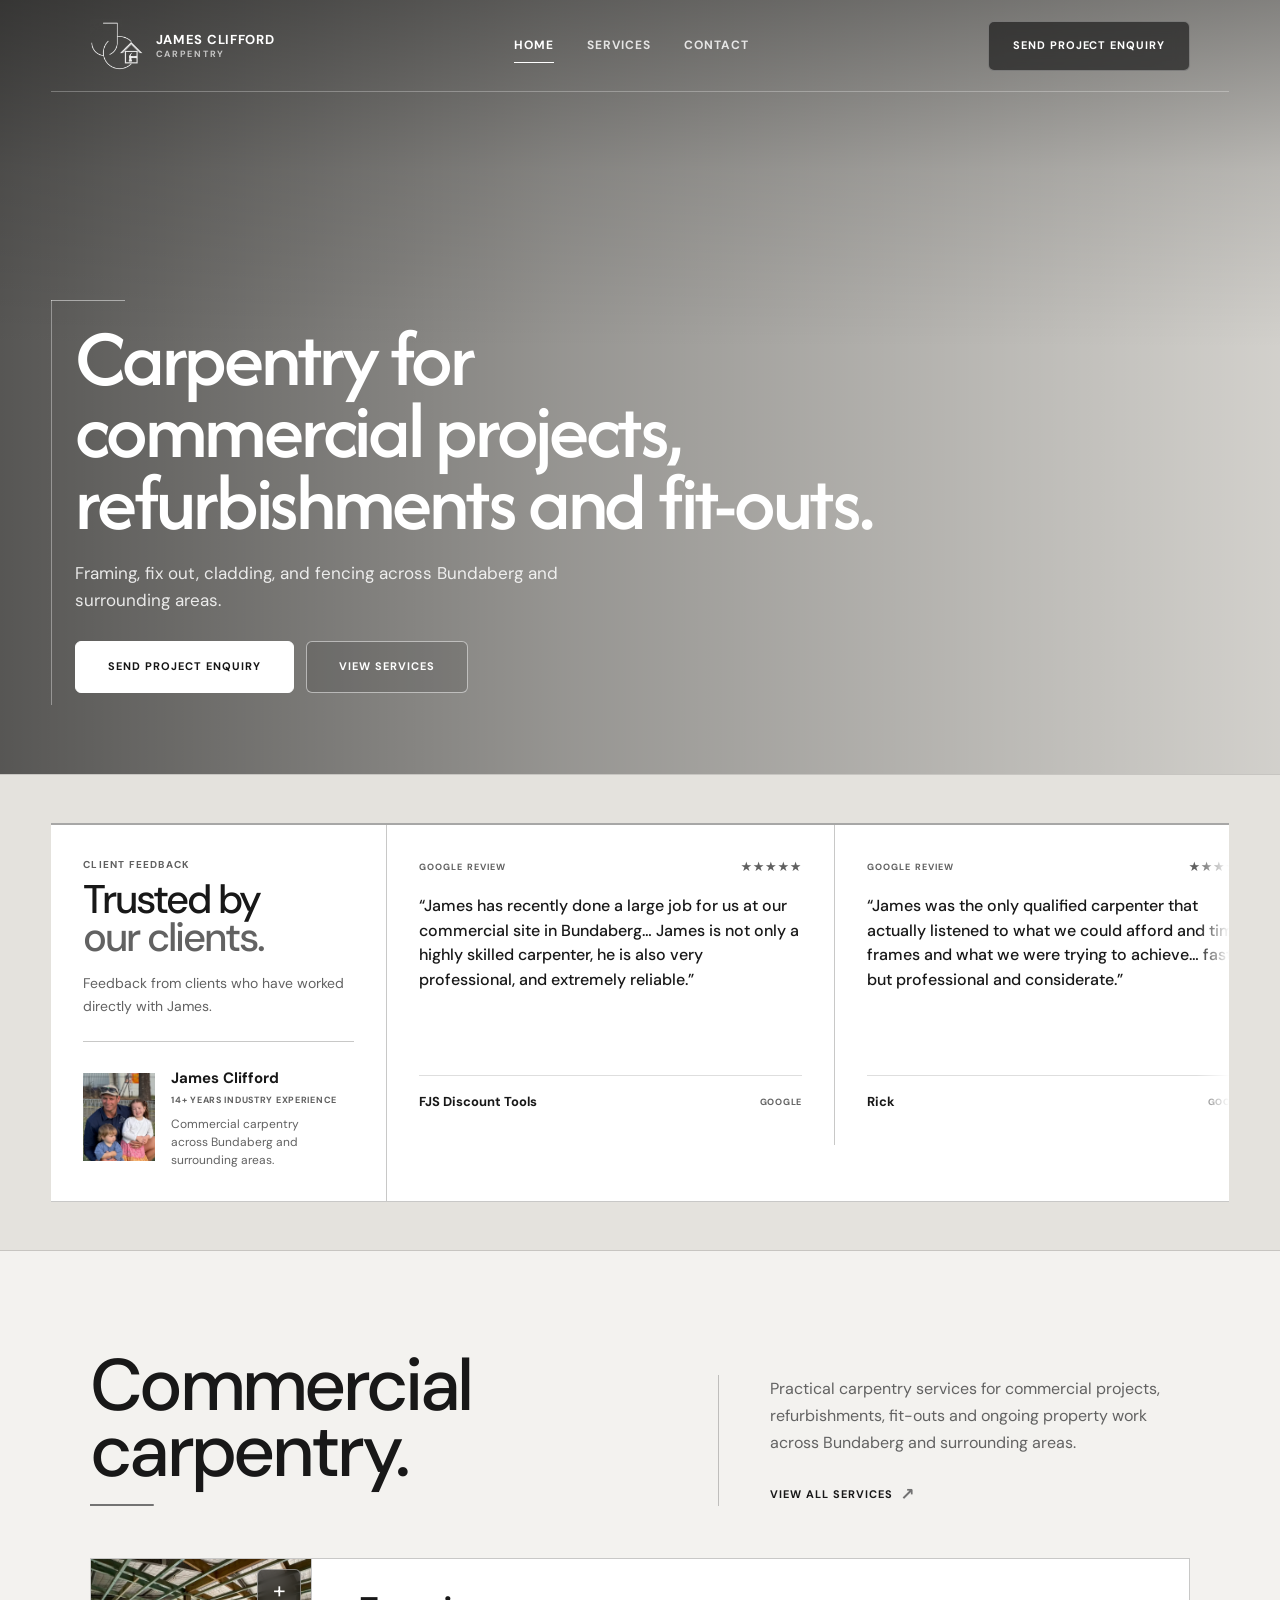
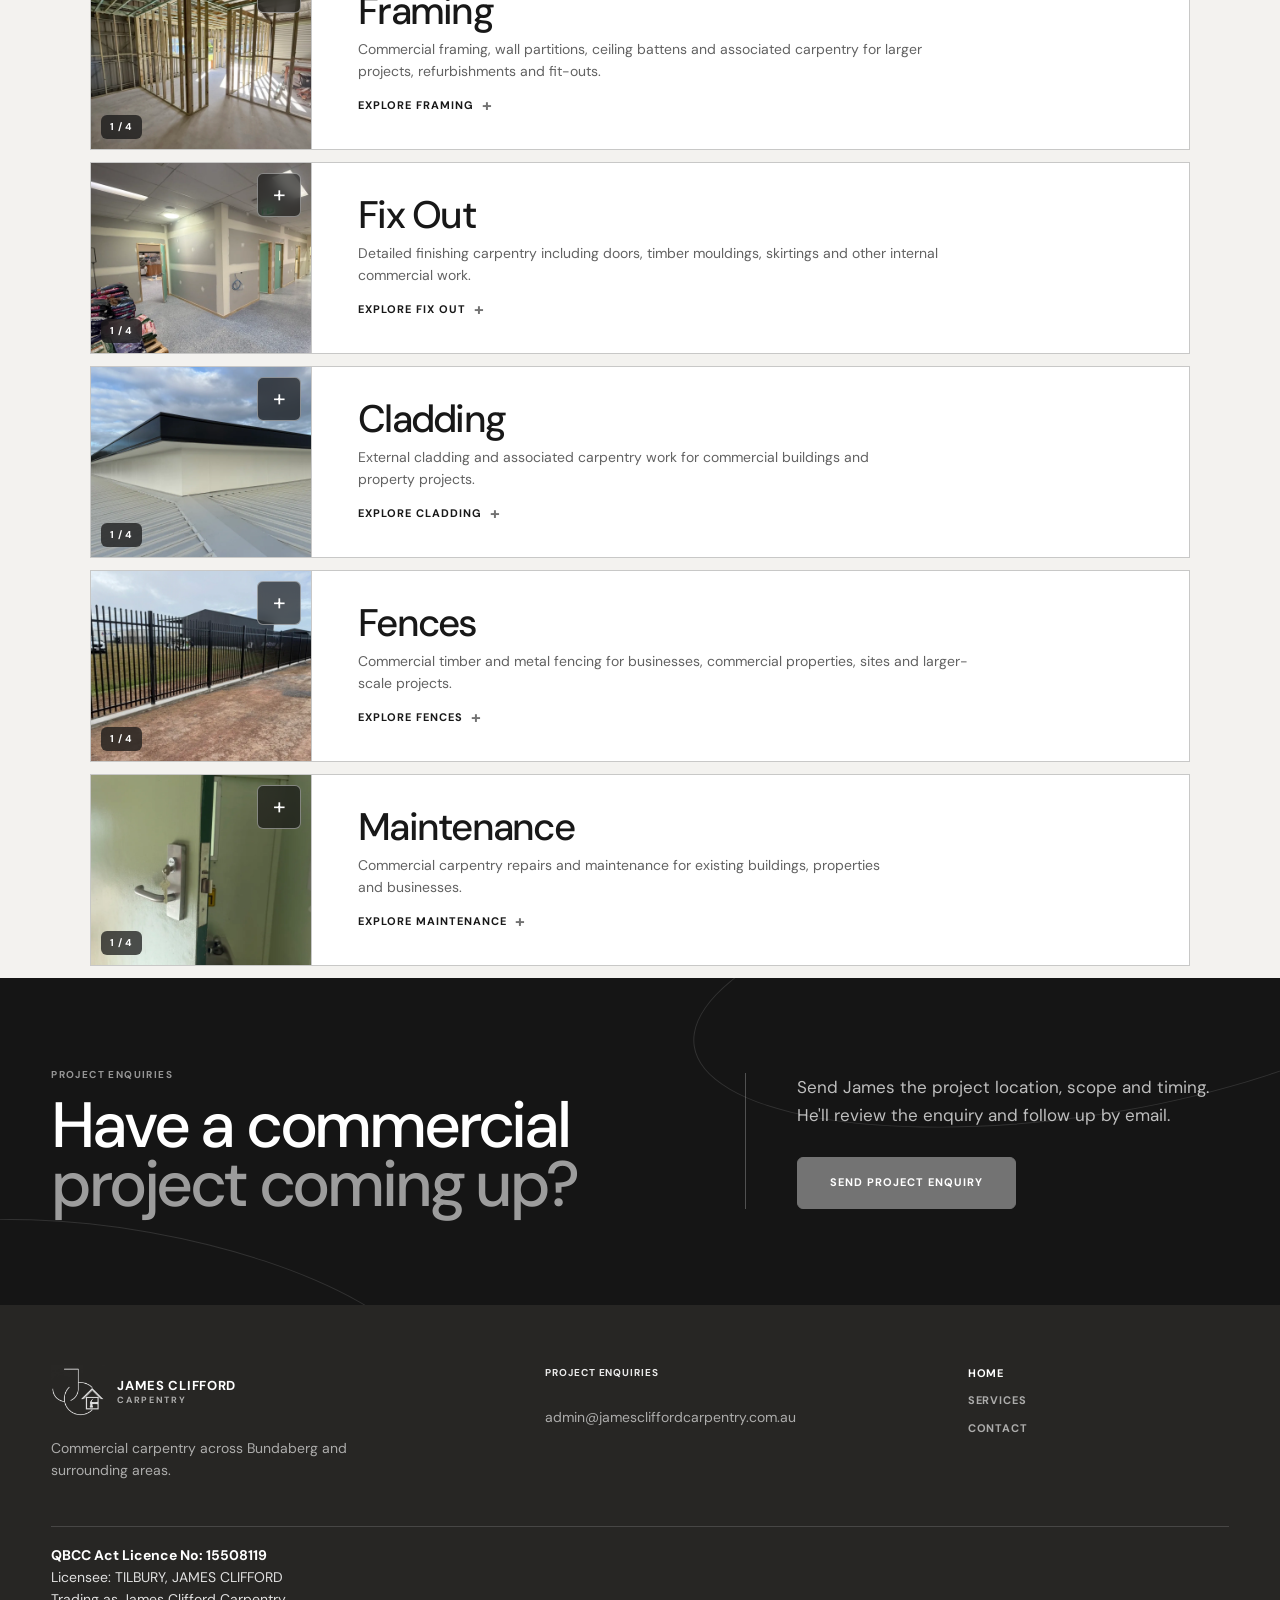
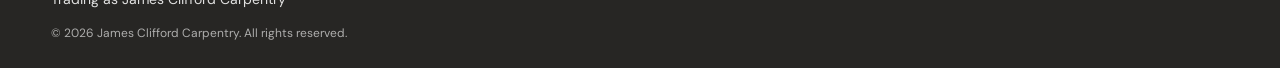
==== commit 29a11727: "Change font preload from 600 to 500 weight" ====
--- a/index.html
+++ b/index.html
@@ -52,7 +52,7 @@
     <!-- Styles -->
     <link
         rel="preload"
-        href="fonts/afacad-flux-latin-600-normal.woff2"
+        href="fonts/afacad-flux-latin-500-normal.woff2"
         as="font"
         type="font/woff2"
         crossorigin
--- a/style.css
+++ b/style.css
@@ -1153,14 +1153,22 @@
    40.40 - HOME - TESTIMONIAL MARQUEE
 ========================================================= */
 
+
+/* ==========================
+   Section
+========================== */
+
 .reviews-marquee-section {
-    --reviews-marquee-duration: 104s;
+    --reviews-marquee-duration: 64s;
+    --reviews-marquee-offset: -1344px;
 
     position: relative;
 
-    padding-block: 48px;
-
-    background: var(--surface-2);
+    padding-block:
+        var(--space-48);
+
+    background:
+        var(--surface-2);
 
     border-top:
         1px solid
@@ -1175,14 +1183,14 @@
 
 
 /* ==========================
-   Overall joined structure
+   Main structure
 ========================== */
 
 .reviews-layout {
     display: grid;
 
     grid-template-columns:
-        352px
+        336px
         minmax(0, 1fr);
 
     align-items: stretch;
@@ -1204,17 +1212,24 @@
 
 
 /* ==========================
-   Static trust panel
+   Fixed trust panel
 ========================== */
 
 .reviews-overview {
-    min-height: 352px;
+    position: relative;
+
+    z-index: 2;
+
+    min-height: 320px;
 
     display: flex;
+
     flex-direction: column;
+
     justify-content: space-between;
 
-    padding: 32px;
+    padding:
+        var(--space-32);
 
     background:
         var(--surface);
@@ -1228,12 +1243,14 @@
 .reviews-label {
     display: block;
 
-    margin-bottom: 8px;
+    margin-bottom:
+        var(--space-8);
 
     color:
         var(--accent-ink);
 
     font-size: 10px;
+
     font-weight: 700;
 
     letter-spacing: .12em;
@@ -1246,7 +1263,7 @@
     margin:
         0
         0
-        16px;
+        var(--space-16);
 
     font-family:
         "DM Sans",
@@ -1272,7 +1289,7 @@
 
 
 .reviews-overview-copy > p {
-    max-width: 30ch;
+    max-width: 29ch;
 
     margin: 0;
 
@@ -1293,16 +1310,19 @@
     display: grid;
 
     grid-template-columns:
-        80px
+        72px
         minmax(0, 1fr);
 
-    gap: 16px;
+    gap:
+        var(--space-16);
 
     align-items: center;
 
-    margin-top: 24px;
-
-    padding-top: 24px;
+    margin-top:
+        var(--space-24);
+
+    padding-top:
+        var(--space-24);
 
     border-top:
         1px solid
@@ -1311,21 +1331,27 @@
 
 
 .reviews-profile img {
-    width: 80px;
-    height: 96px;
+    width: 72px;
+    height: 88px;
 
     object-fit: cover;
 }
 
 
+.reviews-profile-copy {
+    min-width: 0;
+}
+
+
 .reviews-profile-copy strong,
-.reviews-profile-copy span {
+.reviews-profile-copy > span {
     display: block;
 }
 
 
 .reviews-profile-copy strong {
-    margin-bottom: 4px;
+    margin-bottom:
+        var(--space-4);
 
     font-size: 15px;
 
@@ -1334,7 +1360,8 @@
 
 
 .reviews-profile-copy > span {
-    margin-bottom: 8px;
+    margin-bottom:
+        var(--space-8);
 
     color:
         var(--accent-ink);
@@ -1343,6 +1370,8 @@
 
     font-weight: 700;
 
+    line-height: 1.4;
+
     letter-spacing: .08em;
 
     text-transform: uppercase;
@@ -1362,7 +1391,7 @@
 
 
 /* ==========================
-   Infinite window
+   Marquee viewport
 ========================== */
 
 .reviews-marquee {
@@ -1379,10 +1408,9 @@
     touch-action: pan-y;
 
     /*
-       Belt-and-braces:
-       no native scrollbar is ever shown.
+       Soft clipping inspired by the
+       Aceternity marquee, but restrained.
     */
-    scrollbar-width: none;
 
     -webkit-mask-image:
         linear-gradient(
@@ -1404,13 +1432,22 @@
 }
 
 
+/*
+   Absolutely no browser scrollbar.
+*/
+
+.reviews-marquee {
+    scrollbar-width: none;
+}
+
+
 .reviews-marquee::-webkit-scrollbar {
     display: none;
 }
 
 
 /* ==========================
-   Moving track
+   Infinite moving strip
 ========================== */
 
 .reviews-marquee-track {
@@ -1418,13 +1455,20 @@
 
     width: max-content;
 
+    transform:
+        translate3d(
+            0,
+            0,
+            0
+        );
+
     will-change: transform;
 }
 
 
 /*
-   Animation only begins once JS has
-   made the exact duplicate group.
+   JS adds .is-ready once enough repeated
+   groups exist for a guaranteed seamless loop.
 */
 
 .reviews-marquee.is-ready
@@ -1440,25 +1484,38 @@
 .reviews-marquee-group {
     display: flex;
 
-    flex-shrink: 0;
-}
-
-
-/* Mouse hover */
-
-.reviews-marquee:hover
-.reviews-marquee-track,
-
-/* Keyboard focus */
-
-.reviews-marquee:focus-within
-.reviews-marquee-track,
-
-/* Touch / pen hold */
+    flex: 0 0 auto;
+}
+
+
+/* ==========================
+   Pause behaviour
+========================== */
+
+/*
+   Mouse only pauses while directly
+   over the moving review rail.
+*/
+
+@media (hover: hover) and (pointer: fine) {
+
+    .reviews-marquee:hover
+    .reviews-marquee-track {
+        animation-play-state:
+            paused;
+    }
+
+}
+
+
+/*
+   Finger / pen press.
+*/
 
 .reviews-marquee.is-paused
 .reviews-marquee-track {
-    animation-play-state: paused;
+    animation-play-state:
+        paused;
 }
 
 
@@ -1467,14 +1524,21 @@
 ========================== */
 
 .review-marquee-card {
-    width: 520px;
-
-    min-height: 352px;
+    width: 424px;
+
+    min-height: 320px;
+
+    flex:
+        0
+        0
+        448px;
 
     display: flex;
+
     flex-direction: column;
 
-    padding: 32px;
+    padding:
+        var(--space-32);
 
     background:
         var(--surface);
@@ -1486,18 +1550,21 @@
 
 
 /* ==========================
-   Source / rating
+   Source / stars
 ========================== */
 
 .review-marquee-top {
     display: flex;
 
     align-items: center;
+
     justify-content: space-between;
 
-    gap: 24px;
-
-    margin-bottom: 24px;
+    gap:
+        var(--space-24);
+
+    margin-bottom:
+        var(--space-16);
 }
 
 
@@ -1534,21 +1601,21 @@
 .review-marquee-card blockquote {
     flex: 1;
 
-    max-width: 44ch;
+    max-width: 41ch;
 
     margin:
         0
         0
-        24px;
+        var(--space-16);
 
     color:
         var(--text);
 
-    font-size: 17px;
+    font-size: 16px;
 
     font-weight: 500;
 
-    line-height: 1.6;
+    line-height: 1.55;
 
     text-wrap: pretty;
 }
@@ -1562,11 +1629,14 @@
     display: flex;
 
     align-items: center;
+
     justify-content: space-between;
 
-    gap: 24px;
-
-    padding-top: 16px;
+    gap:
+        var(--space-24);
+
+    padding-top:
+        var(--space-16);
 
     border-top:
         1px solid
@@ -1596,12 +1666,22 @@
 
 
 /* ==========================
-   Infinite motion
+   Infinite animation
 ========================== */
 
 @keyframes reviews-marquee-scroll {
 
     from {
+        transform:
+            translate3d(
+                var(--reviews-marquee-offset),
+                0,
+                0
+            );
+    }
+
+
+    to {
         transform:
             translate3d(
                 0,
@@ -1610,53 +1690,49 @@
             );
     }
 
-    to {
-        transform:
-            translate3d(
-                -50%,
-                0,
-                0
-            );
-    }
-
 }
 
 
 /* ==========================
-   Compact desktop / tablet
+   ≤1100px
 ========================== */
 
 @media (max-width: 1100px) {
 
     .reviews-layout {
         grid-template-columns:
-            320px
+            304px
             minmax(0, 1fr);
     }
 
 
     .reviews-overview {
-        padding: 24px;
+        padding:
+            var(--space-24);
     }
 
 
     .review-marquee-card {
-        width: 480px;
-
-        padding: 24px;
+        width: 392px;
+
+        flex-basis: 392px;
+
+        padding:
+            var(--space-24);
     }
 
 }
 
 
 /* ==========================
-   Tablet
+   ≤760px
 ========================== */
 
-@media (max-width: 900px) {
+@media (max-width: 760px) {
 
     .reviews-layout {
-        grid-template-columns: 1fr;
+        grid-template-columns:
+            1fr;
     }
 
 
@@ -1667,13 +1743,15 @@
 
         grid-template-columns:
             minmax(0, 1fr)
-            minmax(280px, .9fr);
-
-        gap: 32px;
+            minmax(280px, .8fr);
+
+        gap:
+            var(--space-32);
 
         align-items: end;
 
-        padding: 32px;
+        padding:
+            var(--space-32);
 
         border-right: 0;
 
@@ -1690,7 +1768,7 @@
             0
             0
             0
-            32px;
+            var(--space-32);
 
         border-top: 0;
 
@@ -1703,22 +1781,24 @@
 
 
 /* ==========================
-   Mobile
+   ≤700px
 ========================== */
 
 @media (max-width: 700px) {
 
     .reviews-marquee-section {
-        --reviews-marquee-duration: 96s;
-
-        padding-block: 32px;
+        --reviews-marquee-duration: 64s;
+
+        padding-block:
+            var(--space-32);
     }
 
 
     .reviews-overview {
         display: block;
 
-        padding: 24px;
+        padding:
+            var(--space-24);
     }
 
 
@@ -1728,10 +1808,11 @@
 
 
     .reviews-profile {
-        margin-top: 24px;
+        margin-top:
+            var(--space-24);
 
         padding:
-            24px
+            var(--space-24)
             0
             0;
 
@@ -1751,21 +1832,19 @@
 
     .reviews-marquee {
         -webkit-mask-image:
-            linear-gradient(
-                90deg,
-                transparent 0,
-                #000 16px,
-                #000 calc(100% - 16px),
-                transparent 100%
-            );
+          linear-gradient(
+              90deg,
+              #000 0,
+              #000 calc(100% - 40px),
+              transparent 100%
+          );
 
         mask-image:
             linear-gradient(
-                90deg,
-                transparent 0,
-                #000 16px,
-                #000 calc(100% - 16px),
-                transparent 100%
+               90deg,
+               #000 0,
+               #000 calc(100% - 40px),
+               transparent 100%
             );
     }
 
@@ -1773,18 +1852,27 @@
     .review-marquee-card {
         width:
             min(
-                88vw,
-                400px
+                86vw,
+                384px
             );
 
-        min-height: 320px;
-
-        padding: 24px;
+        flex-basis:
+            min(
+                86vw,
+                384px
+            );
+
+        min-height: 304px;
+
+        padding:
+            var(--space-24);
     }
 
 
     .review-marquee-card blockquote {
         font-size: 15px;
+
+        line-height: 1.6;
     }
 
 }
@@ -4607,54 +4695,21 @@
         scroll-behavior: auto !important;
     }
 
-       .reviews-marquee-track {
-        width: 100%;
-
-        display: block;
-
-        animation: none !important;
-
-        transform: none !important;
-    }
-
-
-    .reviews-marquee-group {
-        width: 100%;
-
-        display: grid;
-
-        grid-template-columns: 1fr;
-    }
-
-
-    .reviews-marquee-group[aria-hidden="true"] {
-        display: none;
-    }
-
-
-    .reviews-marquee {
-        overflow: hidden;
-
-        -webkit-mask-image: none;
-
-        mask-image: none;
-    }
-
-
-    .review-marquee-card {
-        width: 100%;
-
-        min-height: 0;
-
-        border-right: 0;
-
-        border-bottom:
-            1px solid
-            var(--line-strong);
-    }
-
-
-    .review-marquee-card:last-child {
-        border-bottom: 0;
-    }
-}
+   /*Testimonial marquee intentionally retains continuous motion. */
+
+    .reviews-marquee.is-ready
+    .reviews-marquee-track {
+        animation-name:
+            reviews-marquee-scroll !important;
+
+        animation-duration:
+            var(--reviews-marquee-duration) !important;
+
+        animation-timing-function:
+            linear !important;
+
+        animation-iteration-count:
+            infinite !important;
+    }
+
+}
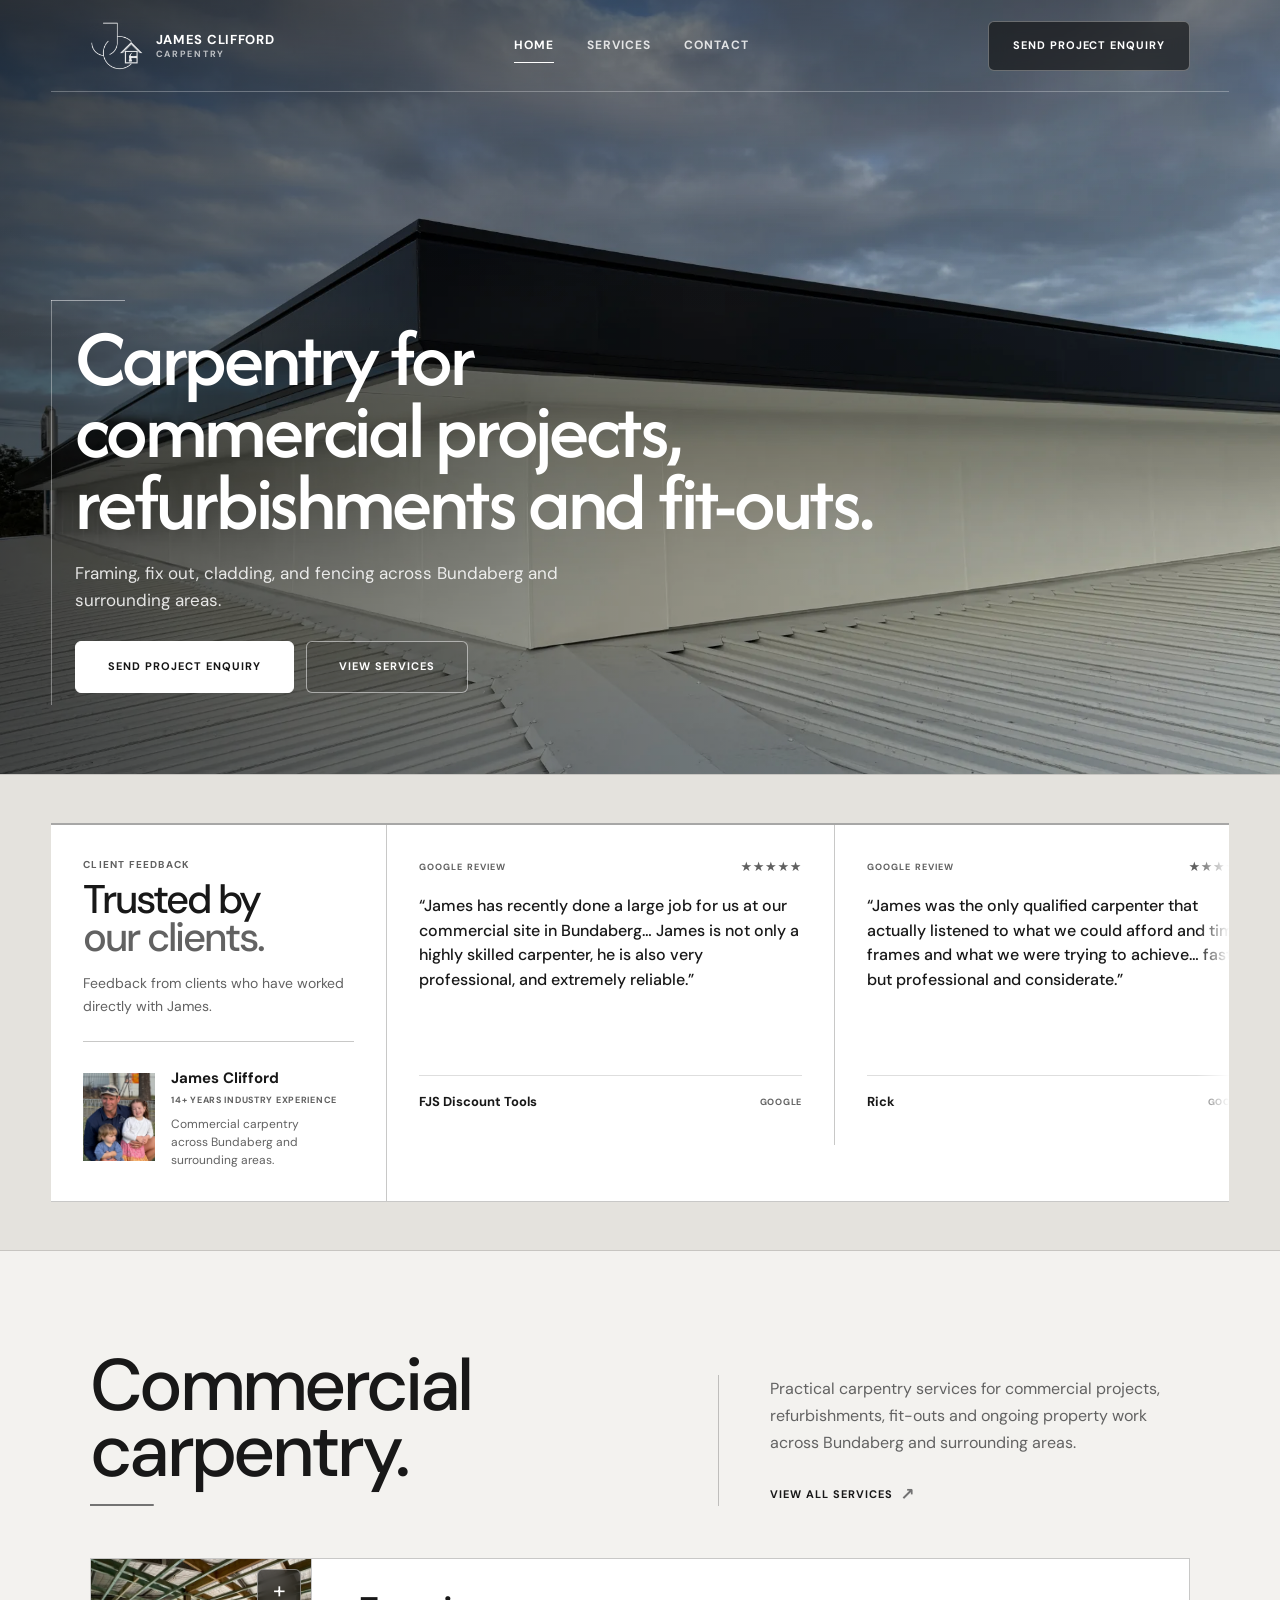
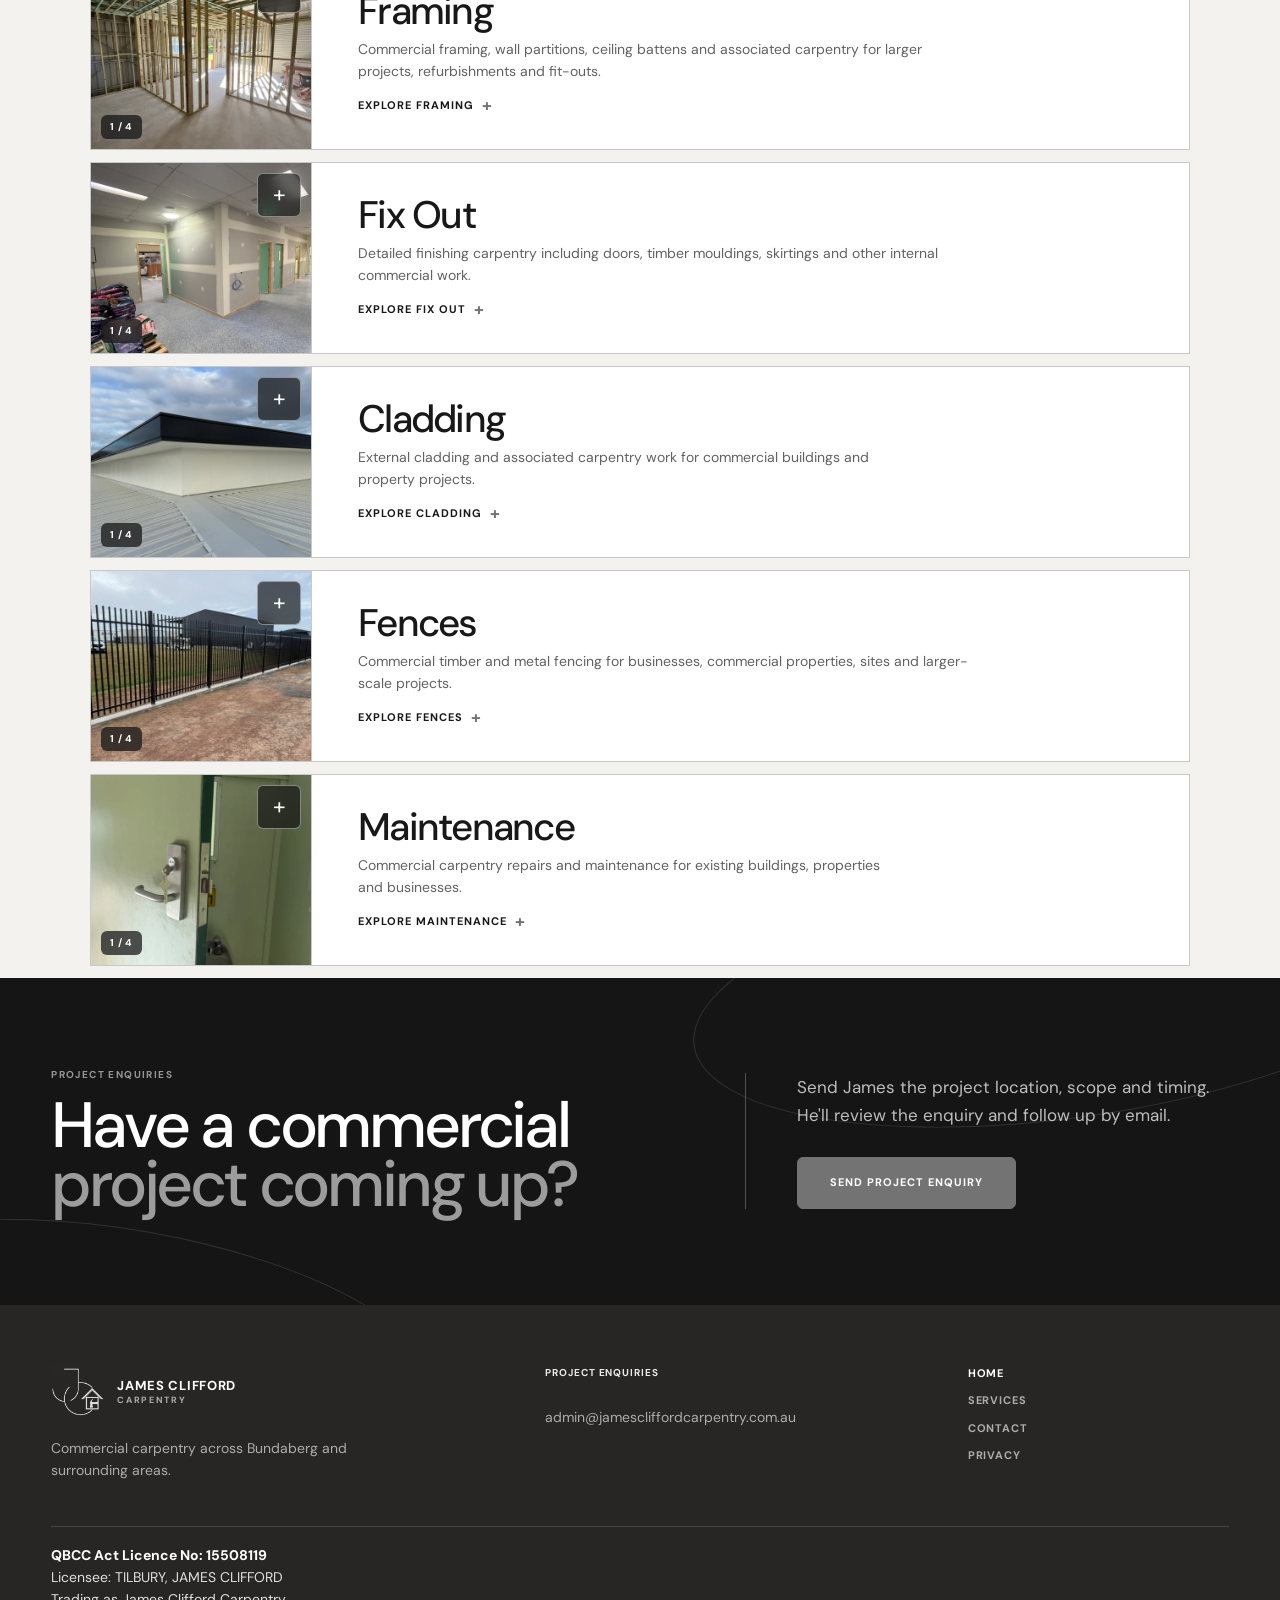
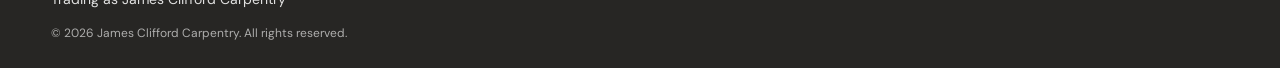
==== commit c783571a: "Add Privacy link to navigation" ====
--- a/index.html
+++ b/index.html
@@ -1214,6 +1214,9 @@
                 <a href="contact.html">
                     Contact
                 </a>
+                <a href="privacy.html">
+                    Privacy
+                </a>
             </nav>
         </div>
         <div class="footer-bottom">
--- a/style.css
+++ b/style.css
@@ -3696,8 +3696,8 @@
 
     .contact-hero-methods {
         grid-template-columns:
-            1.25fr
-            .75fr;
+            minmax(0, 1fr)
+            auto;
     }
 
     .contact-hero-method {
@@ -3734,8 +3734,9 @@
     }
 
     .service-detail-main h2 {
-        font-size: 38px;
-    }
+       gap: 10px;
+       font-size: clamp(31px, 8vw, 34px);
+   }
 
 
     .scope-items {
@@ -4620,9 +4621,9 @@
     
     .services-page
     .service-detail-main h2 {
-        margin-bottom: 12px;
-        font-size:
-            clamp(32px, 5vw, 42px);
+      margin-bottom: 12px;
+      font-size:
+        clamp(30px, 4.2vw, 34px);
     }
     
     .services-page
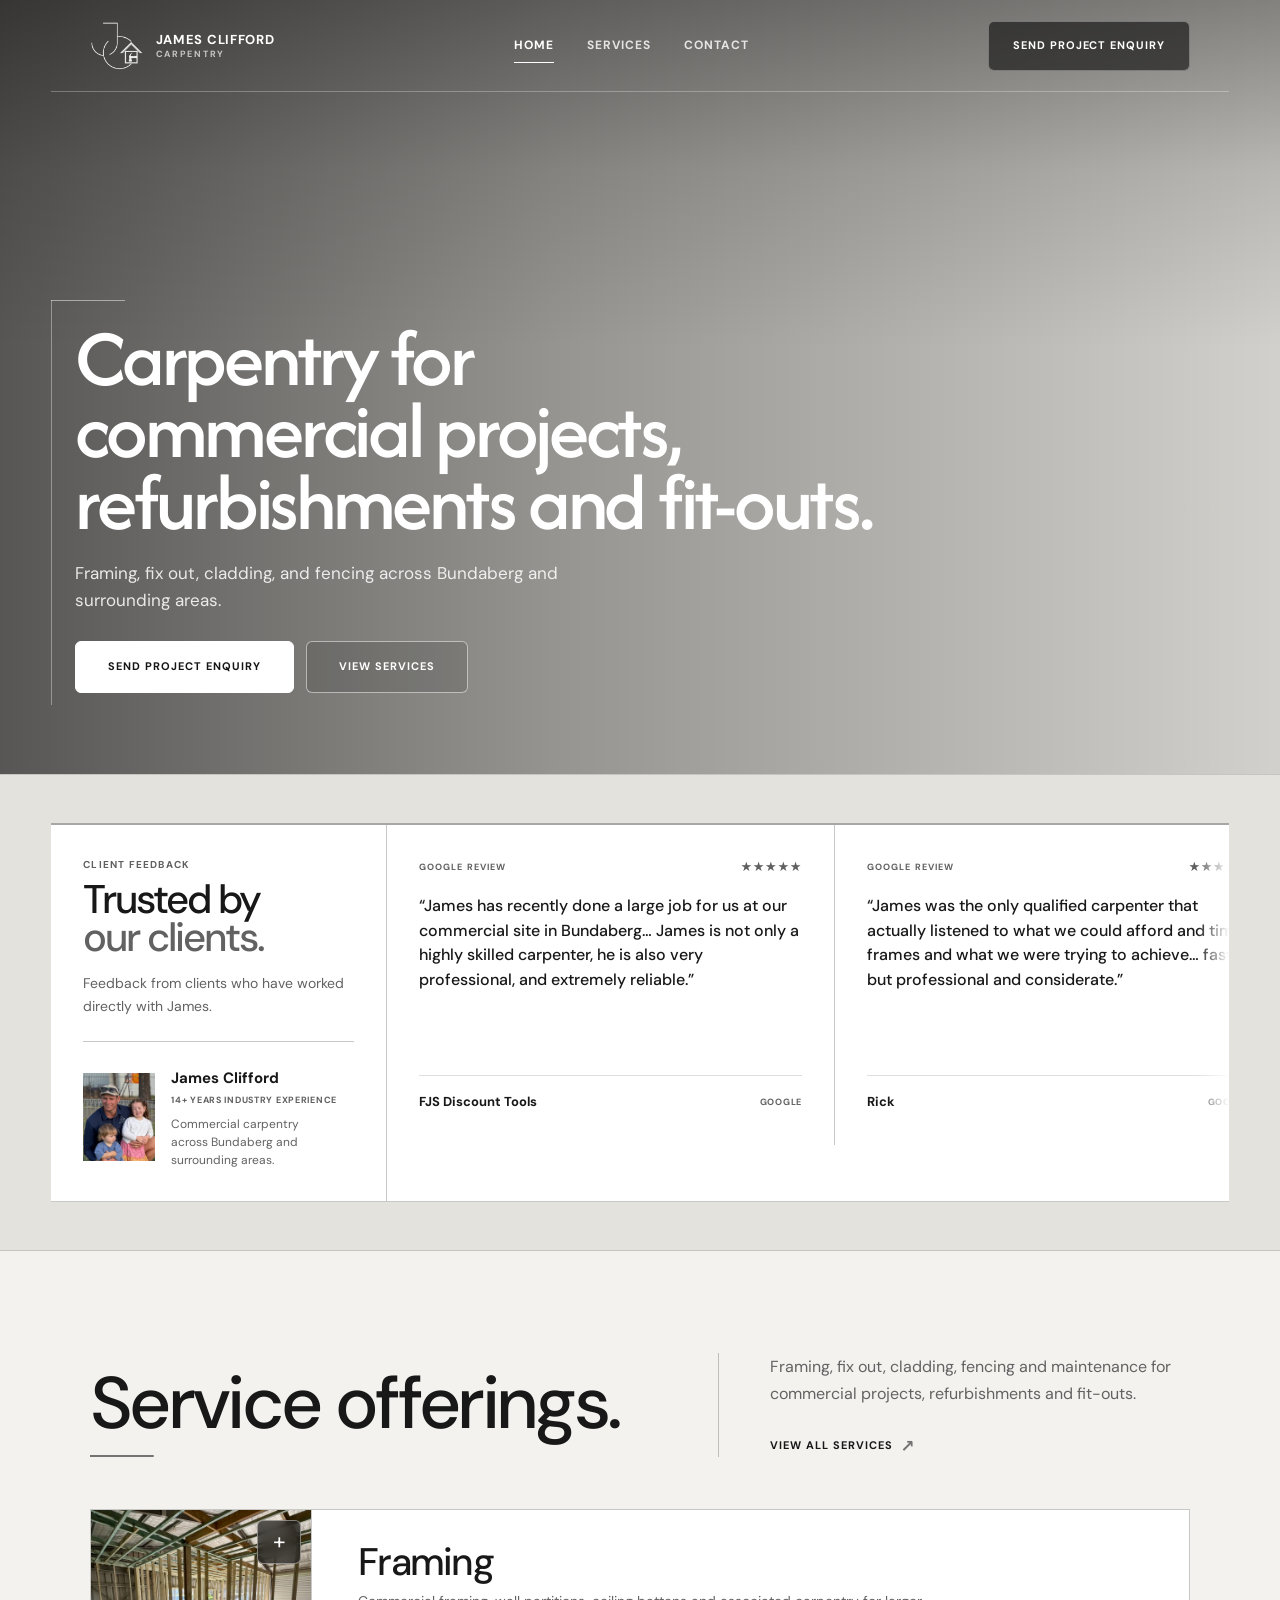
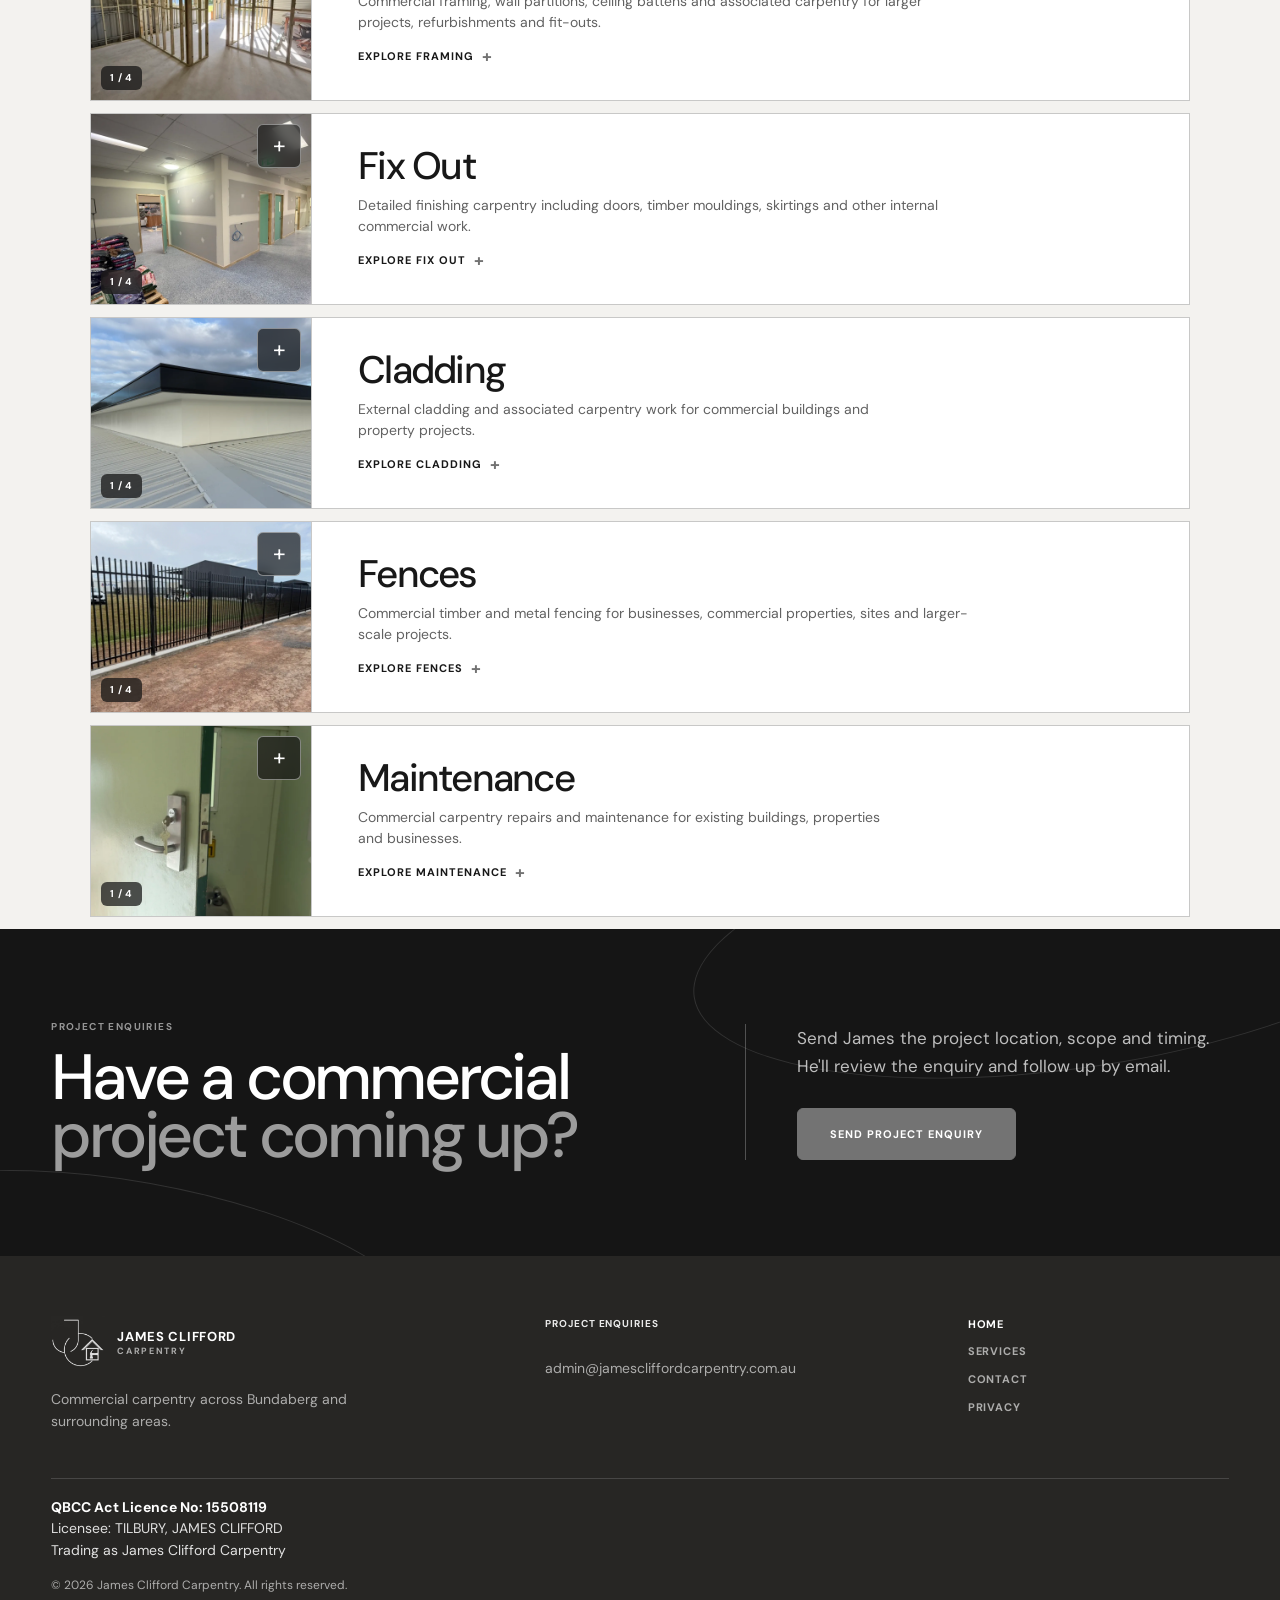
==== commit 7c58ce09: "Revise service section text in index.html Updated section heading and description for services." ====
--- a/index.html
+++ b/index.html
@@ -447,15 +447,14 @@
         
                     <div class="section-heading">
                         <h2>
-                            Commercial carpentry.
+                            Service offerings.
                         </h2>
                     </div>
         
                     <div class="section-description">
                         <p>
-                            Practical carpentry services for commercial
-                            projects, refurbishments, fit-outs and ongoing
-                            property work across Bundaberg and surrounding areas.
+                            Framing, fix out, cladding, fencing and maintenance
+                            for commercial projects, refurbishments and fit-outs.
                         </p>
         
                         <a
--- a/style.css
+++ b/style.css
@@ -964,53 +964,6 @@
 /* =========================================================
    40.20 - HOME POSITIONING
 ========================================================= */
-
-.about {
-    background: var(--surface);
-    border-top: 1px solid var(--line);
-    border-bottom: 1px solid var(--line);
-    padding-block:
-        clamp(65px, 7vw, 100px);
-}
-
-.about-container {
-    display: grid;
-    grid-template-columns: 1fr 1fr;
-    column-gap: clamp(40px, 7vw, 110px);
-    row-gap: 50px;
-}
-
-.about-heading {
-    max-width: 700px;
-}
-
-.about-heading h2 {
-    margin: 0;
-    font-family:
-        "DM Sans",
-        system-ui,
-        sans-serif;
-    font-size: clamp(46px, 6vw, 84px);
-    line-height: .9;
-    font-weight: 500;
-    letter-spacing: -.055em;
-}
-
-.about-heading h2 span {
-    display: block;
-    color: var(--text-muted);
-}
-
-.about-intro {
-    max-width: 560px;
-    color: var(--text-muted);
-    font-size: 17px;
-    line-height: 1.7;
-}
-
-.about-intro p {
-    margin: 0 0 20px;
-}
 
 .service-number {
     font-variant-numeric: tabular-nums;
@@ -2559,10 +2512,9 @@
 
 .form-grid {
     display: grid;
-
     grid-template-columns:
         repeat(2, minmax(0, 1fr));
-    gap: 18px;
+    gap: var(--space-16);
 }
 
 .form-field {
@@ -2573,67 +2525,18 @@
 .form-field-full {
     grid-column:
         1 / -1;
-    margin-top: 18px;
+}
+
+.project-enquiry-form > .form-field-full {
+    margin-top: var(--space-24);
 }
 
 .form-field > span,
-.form-fieldset legend {
     font-size: 10px;
     font-weight: 700;
     letter-spacing: .1em;
     text-transform: uppercase;
     color: var(--text-dim);
-}
-
-.form-fieldset {
-    margin:
-        26px
-        0;
-    padding: 0;
-    border: 0;
-}
-
-.form-fieldset legend {
-    margin-bottom: 10px;
-}
-
-.form-options {
-    display: grid;
-    grid-template-columns:
-        repeat(3, minmax(0, 1fr));
-    border-top:
-        1px solid
-        var(--line-strong);
-    border-left:
-        1px solid
-        var(--line-strong);
-}
-
-.form-options label {
-    min-height: 50px;
-    padding: 12px;
-    display: flex;
-    align-items: center;
-    gap: 9px;
-    border-right:
-        1px solid
-        var(--line-strong);
-    border-bottom:
-        1px solid
-        var(--line-strong);
-    cursor: pointer;
-}
-
-.form-options input[type="checkbox"] {
-    width: 17px;
-    height: 17px;
-    flex:
-        0
-        0
-        17px;
-    margin: 0;
-    accent-color: var(--text);
-    cursor: pointer;
 }
 
 .project-enquiry-submit {
@@ -2652,10 +2555,6 @@
 .project-enquiry-submit p a {
     color: var(--text);
     font-weight: 700;
-}
-
-.form-verification {
-    margin-top: 24px;
 }
 
 .project-brief-heading h2 {
@@ -2683,6 +2582,89 @@
     font-size:
             clamp(17px, 1.5vw, 20px);
     line-height: 1.7;
+}
+
+/* =========================================================
+   65.10 - PRIVACY
+========================================================= */
+
+.privacy-page {
+    background: var(--surface);
+}
+
+.privacy-simple-grid {
+    display: grid;
+    grid-template-columns:
+        minmax(260px, .7fr)
+        minmax(0, 1.3fr);
+    gap: var(--space-80);
+    align-items: start;
+}
+
+.privacy-simple-label {
+    display: block;
+    margin-bottom: var(--space-16);
+    color: var(--accent-ink);
+    font-size: 10px;
+    font-weight: 700;
+    letter-spacing: .12em;
+    text-transform: uppercase;
+}
+
+.privacy-simple-heading h1 {
+    margin: 0;
+    font-family: var(--font-display);
+    font-size: clamp(56px, 6vw, 88px);
+    font-weight: 500;
+    line-height: .88;
+    letter-spacing: -.04em;
+}
+
+.privacy-simple-heading h1 span {
+    display: block;
+    color: var(--text-muted);
+}
+
+.privacy-simple-copy {
+    max-width: 680px;
+}
+
+.privacy-simple-copy p {
+    margin: 0 0 var(--space-24);
+    color: var(--text-muted);
+    font-size: 16px;
+    line-height: 1.7;
+}
+
+.privacy-simple-copy a {
+    color: var(--text);
+    text-decoration: underline;
+    text-underline-offset: 3px;
+}
+
+@media (max-width: 900px) {
+
+    .privacy-simple-grid {
+        grid-template-columns: 1fr;
+        gap: var(--space-48);
+    }
+
+}
+
+@media (max-width: 700px) {
+
+    .privacy-simple-heading h1 {
+        font-size: clamp(46px, 13vw, 58px);
+    }
+
+    .privacy-simple-grid {
+        gap: var(--space-32);
+    }
+
+    .privacy-simple-copy p {
+        font-size: 15px;
+    }
+
 }
 
 /* =========================================================
@@ -3006,14 +2988,6 @@
             45px
             var(--page-padding)
             50px;
-    }
-
-    .about-container {
-        grid-template-columns: 1fr;
-    }
-
-    .about-intro {
-        max-width: 650px;
     }
 
     .footer-inner {
@@ -3937,11 +3911,6 @@
         grid-column: auto;
     }
 
-    .form-options {
-        grid-template-columns:
-            repeat(2, minmax(0, 1fr));
-    }
-
     .project-enquiry-submit {
         align-items: stretch;
 
@@ -3965,12 +3934,6 @@
 
     .service-detail {
         padding-block: 44px;
-    }
-
-    .about {
-        padding-block:
-            54px
-            48px;
     }
 
     .contact {
@@ -4209,16 +4172,6 @@
 
     .section-description {
         font-size: 15px;
-    }
-
-    /* ==========================
-       720px About
-    ========================== */
-
-    .about {
-        padding-block:
-            65px
-            55px;
     }
 
     /* ==========================
@@ -4558,10 +4511,6 @@
         grid-template-columns: 1fr;
     }
 
-    .form-options {
-        grid-template-columns: 1fr;
-    }
-
 }
 
 /* =========================================================
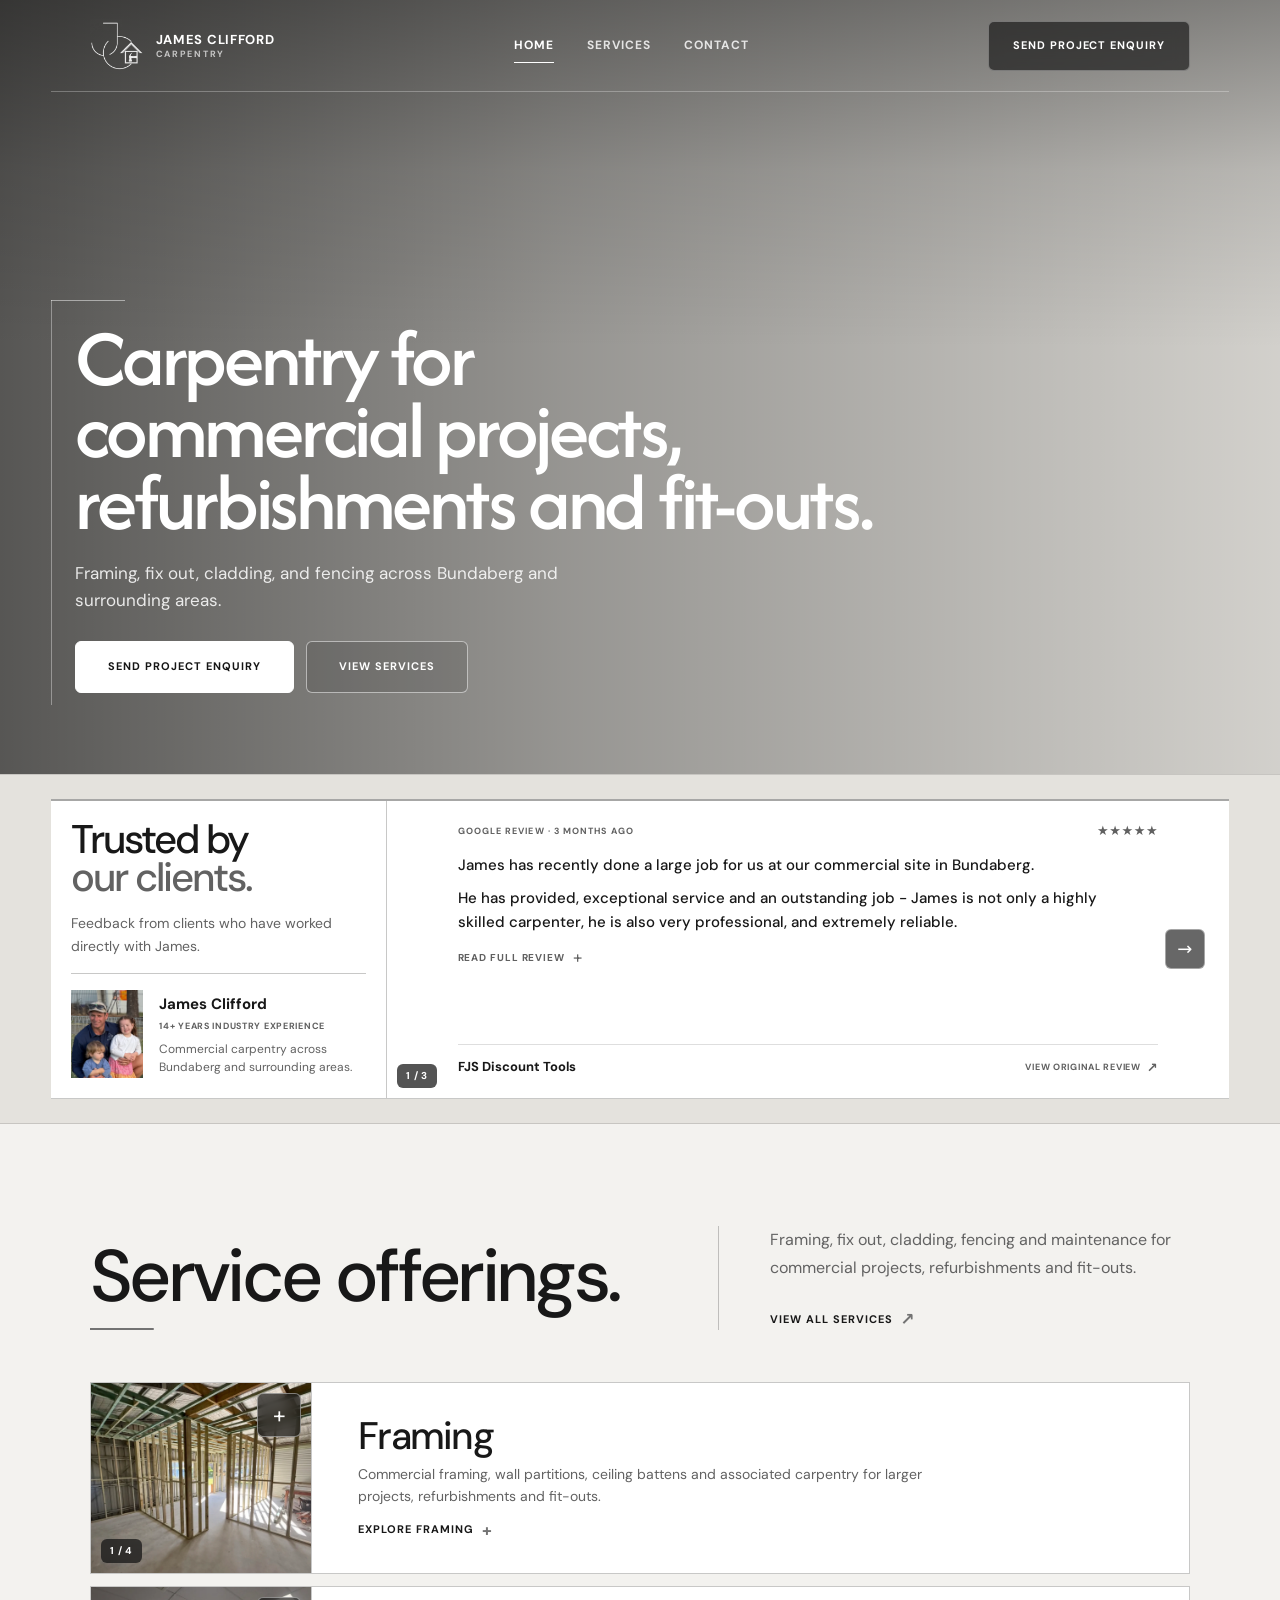
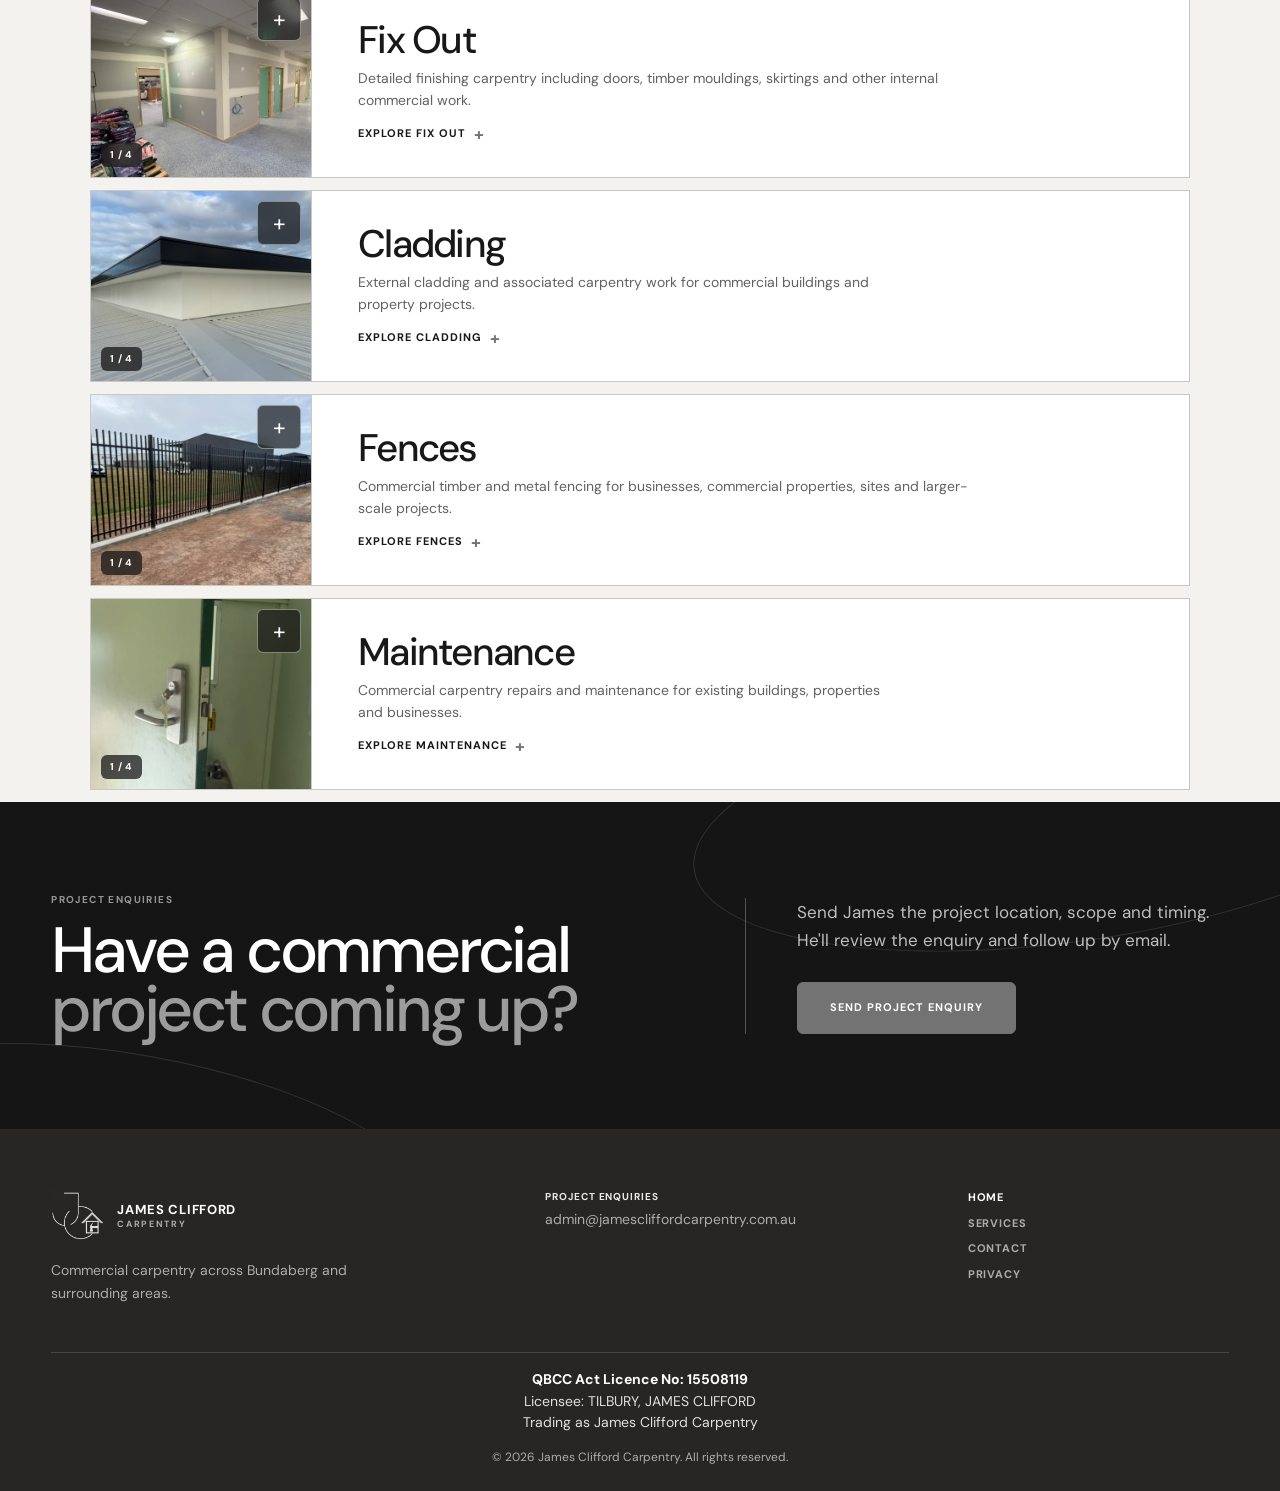
==== commit ede534b2: "Update website content, images, and styles" ====
--- a/index.html
+++ b/index.html
@@ -221,12 +221,12 @@
                 </div>
             </div>
         </section>
-        <!-- =========================
+                <!-- =========================
              CLIENT TESTIMONIALS
         ========================== -->
         <section
             id="reviews"
-            class="reviews-marquee-section beam-section"
+            class="reviews-section beam-section"
             aria-labelledby="reviews-title"
         >
             <div class="container reviews-layout">
@@ -237,10 +237,6 @@
                 <aside class="reviews-overview">
 
                     <div class="reviews-overview-copy">
-
-                        <span class="reviews-label">
-                            Client feedback
-                        </span>
 
                         <h2 id="reviews-title">
                             Trusted by
@@ -289,146 +285,418 @@
 
 
                 <!-- =========================
-                     INFINITE TESTIMONIAL RAIL
+                     MANUAL TESTIMONIAL GALLERY
                 ========================== -->
                 <div
-                    class="reviews-marquee"
-                    data-testimonial-marquee
+                    class="reviews-gallery"
+                    data-review-gallery
+                    data-gallery-always-open
                 >
 
-                    <div class="reviews-marquee-track">
-
-                        <!--
-                            ORIGINAL GROUP ONLY.
-                            JavaScript creates as many invisible
-                            duplicates as required for a seamless loop.
-                        -->
-                        <div
-                            class="reviews-marquee-group"
-                            data-marquee-original
-                        >
-
-                            <!-- REVIEW 01 -->
-                            <article class="review-marquee-card">
-
-                                <div class="review-marquee-top">
-
-                                    <span class="review-marquee-source">
-                                        Google review
-                                    </span>
-
-                                    <span
-                                        class="review-marquee-stars"
-                                        aria-label="5 out of 5 stars"
+                    <div
+                        id="reviews-gallery-track"
+                        class="reviews-gallery-track"
+                        data-gallery-track
+                        role="region"
+                        aria-label="Client testimonial gallery"
+                        tabindex="0"
+                    >
+
+                        <!-- REVIEW 01 -->
+                        <article class="review-gallery-slide">
+
+                            <div class="review-gallery-top">
+
+                                <span class="review-gallery-source">
+                                    Google review · 3 months ago
+                                </span>
+
+                                <span
+                                    class="review-gallery-stars"
+                                    role="img"
+                                    aria-label="5 out of 5 stars"
+                                >
+                                    ★★★★★
+                                </span>
+
+                            </div>
+                            <div class="review-gallery-body">
+                            <blockquote>
+                                <p>
+                                    James has recently done a large job for us at our
+                                    commercial site in Bundaberg.
+                                </p>
+                                <p>
+                                    He has provided, exceptional service and an outstanding
+                                    job - James is not only a highly skilled carpenter, he is
+                                    also very professional, and extremely reliable.
+                                </p>
+                                <details class="review-text-details">
+                                    <summary>
+                                        <span class="review-text-label review-text-label--closed">
+                                            Read full review
+                                        </span>
+                                        <span class="review-text-label review-text-label--open">
+                                            Collapse review
+                                        </span>
+                                        <span
+                                            class="review-text-details-icon"
+                                            aria-hidden="true"
+                                        >
+                                            +
+                                        </span>
+                                    </summary>
+                                    <div class="review-text-more">
+                                        <p>
+                                            We were replacing a roof and James initially quoted on
+                                            only replacing the Soffits, but the job just got bigger
+                                            with more issues found by the roofing guys. He was able
+                                            to slot us in and do all the other jobs that came up and
+                                            did not hold up the roofers.
+                                        </p>
+                                        <p>
+                                            James was very responsive, he recognised the urgency of
+                                            the job and completed the work within a few days.
+                                        </p>
+                                        <p>
+                                            He does quality work, with great attention to detail.
+                                            James was prompt, courteous, friendly, tidy, professional,
+                                            extremely accommodating and a pleasure to work with.
+                                        </p>
+                                        <p>
+                                            We highly recommend James Clifford Carpentry.
+                                        </p>
+                                    </div>
+                                </details>
+                            </blockquote>
+                            </div>
+                            <footer class="review-gallery-footer">
+                                <strong>
+                                    FJS Discount Tools
+                                </strong>
+                                <a
+                                    href="https://share.google/NBWro7AUjuY1tN9Tv"
+                                    class="review-gallery-link"
+                                    target="_blank"
+                                    rel="noopener noreferrer"
+                                >
+                                    View original review
+                                    <span aria-hidden="true">↗</span>
+                                </a>
+                            </footer>
+                        </article>
+                        <!-- REVIEW 02 -->
+                        <article class="review-gallery-slide">
+
+                            <div class="review-gallery-top">
+
+                                <span class="review-gallery-source">
+                                    Google review · 8 months ago
+                                </span>
+
+                                <span
+                                    class="review-gallery-stars"
+                                    role="img"
+                                    aria-label="5 out of 5 stars"
+                                >
+                                    ★★★★★
+                                </span>
+
+                            </div>
+                            <div class="review-gallery-body">
+                            <blockquote>
+
+                                <p>
+                                    After contacting numerous carpenters and builders and trying
+                                    to find someone who could get on with the work. James was the
+                                    only qualified carpenter that actually listened to what we
+                                    could afford and time frames and what we were trying to achieve.
+                                </p>
+
+                                <details class="review-text-details">
+
+                                    <summary>
+
+                                        <span class="review-text-label review-text-label--closed">
+                                            Read full review
+                                        </span>
+
+                                        <span class="review-text-label review-text-label--open">
+                                            Collapse review
+                                        </span>
+
+                                        <span
+                                            class="review-text-details-icon"
+                                            aria-hidden="true"
+                                        >
+                                            +
+                                        </span>
+
+                                    </summary>
+
+                                    <div class="review-text-more">
+
+                                        <p>
+                                            Rather than just thinking we must have endless funds to
+                                            build a granny flat in a shed for my Dad. James fitted
+                                            out framing for all internal walls, framing around
+                                            windows and for new doors and ceiling battens fitting
+                                            this work in amongst his other jobs and was not only
+                                            fast but professional and considerate. Would highly
+                                            recommend James and will be asking him to do some other
+                                            jobs coming up next.
+                                        </p>
+
+                                    </div>
+
+                                </details>
+
+                            </blockquote>
+                            </div>
+                            <footer class="review-gallery-footer">
+
+                                <strong>
+                                    Rick Nelson
+                                </strong>
+
+                                <a
+                                    href="https://share.google/tTCyUZrCqJZWD9Kpm"
+                                    class="review-gallery-link"
+                                    target="_blank"
+                                    rel="noopener noreferrer"
+                                >
+                                    View original review
+                                    <span aria-hidden="true">↗</span>
+                                </a>
+
+                            </footer>
+
+                        </article>
+
+
+                        <!-- REVIEW 03 -->
+                        <article class="review-gallery-slide">
+
+                            <div class="review-gallery-top">
+
+                                <span class="review-gallery-source">
+                                    Localsearch review · 3 months ago
+                                </span>
+
+                                <span
+                                    class="review-gallery-stars"
+                                    role="img"
+                                    aria-label="5 out of 5 stars"
+                                >
+                                    ★★★★★
+                                </span>
+
+                            </div>
+                            <div class="review-gallery-body review-gallery-body--photos">
+                                <blockquote>
+
+                                <p>
+                                    James fixed some water and mould damage we had in one of our
+                                    rooms. His response to inquiries and turning up when he said
+                                    he would were 10/10.
+                                </p>
+
+                                <details class="review-text-details">
+
+                                    <summary>
+
+                                        <span class="review-text-label review-text-label--closed">
+                                            Read full review
+                                        </span>
+
+                                        <span class="review-text-label review-text-label--open">
+                                            Collapse review
+                                        </span>
+
+                                        <span
+                                            class="review-text-details-icon"
+                                            aria-hidden="true"
+                                        >
+                                            +
+                                        </span>
+
+                                    </summary>
+
+                                    <div class="review-text-more">
+
+                                        <p>
+                                            He did an impeccably clean and neat job and made sure
+                                            to take all precautions in remedying the mould by
+                                            taping walls and sealing the air conditioner before
+                                            exposing the mould. I cannot recommend James enough,
+                                            so much so we have him coming back for more odd jobs
+                                            we need done.
+                                        </p>
+
+                                        <p>
+                                            Thankyou James!
+                                        </p>
+
+                                    </div>
+                                </details>
+                            </blockquote>
+                            <div
+                                    class="review-photo-module"
+                                    data-review-photo-gallery
+                                >
+                                    <!-- COMPACT PHOTO TEASER -->
+                                    <button
+                                        type="button"
+                                        class="review-photo-open"
+                                        data-review-photo-open
+                                        aria-expanded="false"
+                                        aria-controls="sian-review-photo-viewer"
+                                        aria-label="Open 3 project photos from Sian H's review"
                                     >
-                                        ★★★★★
-                                    </span>
-
+                                        <img
+                                            src="images/review-sian-01.webp"
+                                            class="review-photo-teaser-image"
+                                            alt=""
+                                            width="800"
+                                            height="600"
+                                            loading="lazy"
+                                            decoding="async"
+                                        >
+                                        <span
+                                            class="review-photo-teaser-counter"
+                                            aria-hidden="true"
+                                        >
+                                            1 / 3
+                                        </span>
+                                        <span
+                                            class="review-photo-teaser-expand"
+                                            aria-hidden="true"
+                                        >
+                                            +
+                                        </span>
+                                    </button>
+                                    <!-- EXPANDED PHOTO VIEWER -->
+                                    <div
+                                        id="sian-review-photo-viewer"
+                                        class="review-photo-viewer"
+                                        data-review-photo-viewer
+                                        role="region"
+                                        aria-label="Project photos from Sian H's review"
+                                        hidden
+                                    >
+                                        <div class="review-photo-viewer-track">
+                                            <figure
+                                                class="review-photo-slide is-active"
+                                                data-review-photo-slide
+                                            >
+                                                <img
+                                                    src="images/review-sian-01.webp"
+                                                    alt="Project photo attached to Sian H's review, 1 of 3"
+                                                    width="800"
+                                                    height="600"
+                                                    loading="lazy"
+                                                    decoding="async"
+                                                >
+                                            </figure>
+                                            <figure
+                                                class="review-photo-slide"
+                                                data-review-photo-slide
+                                                aria-hidden="true"
+                                            >
+                                                <img
+                                                    src="images/review-sian-02.webp"
+                                                    alt="Project photo attached to Sian H's review, 2 of 3"
+                                                    width="800"
+                                                    height="600"
+                                                    loading="lazy"
+                                                    decoding="async"
+                                                >
+                                            </figure>
+                                            <figure
+                                                class="review-photo-slide"
+                                                data-review-photo-slide
+                                                aria-hidden="true"
+                                            >
+                                                <img
+                                                    src="images/review-sian-03.webp"
+                                                    alt="Project photo attached to Sian H's review, 3 of 3"
+                                                    width="800"
+                                                    height="600"
+                                                    loading="lazy"
+                                                    decoding="async"
+                                                >
+                                            </figure>
+                                        </div>
+                                        <div
+                                            class="service-gallery-counter review-photo-counter"
+                                            aria-live="polite"
+                                        >
+                                            <span data-review-photo-current>1</span>
+                                            /
+                                            <span>3</span>
+                                        </div>
+                                        <button
+                                            type="button"
+                                            class="service-gallery-expand review-photo-close"
+                                            data-review-photo-close
+                                            aria-label="Close project photos"
+                                        >
+                                            &times;
+                                        </button>
+                                        <button
+                                            type="button"
+                                            class="service-gallery-arrow service-gallery-arrow--prev review-photo-arrow"
+                                            data-review-photo-prev
+                                            aria-label="Previous project photo"
+                                        >
+                                            ←
+                                        </button>
+                                        <button
+                                            type="button"
+                                            class="service-gallery-arrow service-gallery-arrow--next review-photo-arrow"
+                                            data-review-photo-next
+                                            aria-label="Next project photo"
+                                        >
+                                            →
+                                        </button>
+                                    </div>
                                 </div>
-
-                                <blockquote>
-                                    “James has recently done a large job for us at our
-                                    commercial site in Bundaberg… James is not only a
-                                    highly skilled carpenter, he is also very professional,
-                                    and extremely reliable.”
-                                </blockquote>
-
-                                <footer class="review-marquee-footer">
-
-                                    <strong>
-                                        FJS Discount Tools
-                                    </strong>
-
-                                    <span>
-                                        Google
-                                    </span>
-
-                                </footer>
-
-                            </article>
-
-
-                            <!-- REVIEW 02 -->
-                            <article class="review-marquee-card">
-
-                                <div class="review-marquee-top">
-
-                                    <span class="review-marquee-source">
-                                        Google review
-                                    </span>
-
-                                    <span
-                                        class="review-marquee-stars"
-                                        aria-label="5 out of 5 stars"
-                                    >
-                                        ★★★★★
-                                    </span>
-
-                                </div>
-
-                                <blockquote>
-                                    “James was the only qualified carpenter that actually
-                                    listened to what we could afford and time frames and
-                                    what we were trying to achieve… fast but professional
-                                    and considerate.”
-                                </blockquote>
-
-                                <footer class="review-marquee-footer">
-
-                                    <strong>
-                                        Rick
-                                    </strong>
-
-                                    <span>
-                                        Google
-                                    </span>
-
-                                </footer>
-
-                            </article>
-
-
-                            <!-- REVIEW 03 -->
-                            <article class="review-marquee-card">
-
-                                <div class="review-marquee-top">
-
-                                    <span class="review-marquee-source">
-                                        Localsearch review
-                                    </span>
-
-                                    <span
-                                        class="review-marquee-stars"
-                                        aria-label="5 out of 5 stars"
-                                    >
-                                        ★★★★★
-                                    </span>
-
-                                </div>
-
-                                <blockquote>
-                                    “His response to inquiries and turning up when he
-                                    said he would were 10/10. He did an impeccably clean
-                                    and neat job… I cannot recommend James enough.”
-                                </blockquote>
-
-                                <footer class="review-marquee-footer">
-
-                                    <strong>
-                                        Sian
-                                    </strong>
-
-                                    <span>
-                                        Localsearch
-                                    </span>
-
-                                </footer>
-
-                            </article>
-
-                        </div>
-
-                    </div>
+                            </div>
+                            <footer class="review-gallery-footer">
+
+                                <strong>
+                                    Sian H
+                                </strong>
+
+                                <a
+                                    href="https://www.localsearch.com.au/profile/james-clifford-carpentry/cmm73go0h000102juecjab94r"
+                                    class="review-gallery-link"
+                                    target="_blank"
+                                    rel="noopener noreferrer"
+                                >
+                                    View original review
+                                    <span aria-hidden="true">↗</span>
+                                </a>
+
+                            </footer>
+                        </article>
+                    </div>
+                    <div
+                        class="service-gallery-counter"
+                        aria-live="polite"
+                    >
+                        <span data-gallery-current>1</span>
+                        /
+                        <span data-gallery-total>3</span>
+                    </div>
+                    <button
+                        type="button"
+                        class="service-gallery-arrow service-gallery-arrow--next"
+                        data-gallery-next
+                        aria-label="Next client review"
+                    >
+                        →
+                    </button>
 
                 </div>
 
@@ -462,7 +730,7 @@
                             class="text-link"
                         >
                             View all services
-                            <span>↗</span>
+                            <span aria-hidden="true">↗</span>
                         </a>
                     </div>
         
@@ -1194,7 +1462,6 @@
                     <strong>
                         Project enquiries
                     </strong>
-                    <br>
                     <a href="mailto:admin@jamescliffordcarpentry.com.au?subject=Commercial%20Project%20Enquiry">
                         admin@jamescliffordcarpentry.com.au
                     </a>
--- a/style.css
+++ b/style.css
@@ -22,14 +22,10 @@
 --line: rgba(27, 26, 24, .14);
 --line-strong: rgba(27, 26, 24, .24);
 --beam: rgba(27, 26, 24, .38);
---beam-inverse: rgba(255, 255, 255, .52);
 --beam-size: 2px;
---joint-size: 8px;
 
 /* Geometry */
 --radius-sm: 0;
---radius-md: 16px;
---radius-lg: 28px;
 
 /* Layout */
 --max-width: 1440px;
@@ -48,19 +44,15 @@
         128px
     );
 
-
 /* 8-point spatial system */
 --space-4: 4px;
 --space-8: 8px;
 --space-16: 16px;
 --space-24: 24px;
 --space-32: 32px;
---space-40: 40px;
 --space-48: 48px;
 --space-64: 64px;
 --space-80: 80px;
---space-96: 96px;
---space-128: 128px;
 
 /* Motion */
 --ease: cubic-bezier(.22, 1, .36, 1);
@@ -69,11 +61,9 @@
 --z-base: 0;
 --z-content: 1;
 --z-overlay: 2;
---z-elevated: 3;
 --z-floating: 4;
 --z-header: 200;
 --z-menu: 400;
---z-sticky: 500;
 
    /* Typography */
 --font-body:
@@ -144,7 +134,7 @@
 }
 
 a:hover {
-    color: var(--accent);
+    color: var(--accent-ink);
 }
 
 button {
@@ -334,6 +324,7 @@
 /* ==========================
    20.31 - HEADER - Brand / Logo
 ========================== */
+
 .site-logo {
     display: inline-flex;
     align-items: center;
@@ -543,8 +534,6 @@
     overflow: clip;
 }
 
-
-
 /* =========================================================
    30.10 - BUTTONS
 ========================================================= */
@@ -598,14 +587,11 @@
     transform: translateY(0) scale(.98);
 }
 
-/* =========================================================
-   CLEAN BUTTON GEOMETRY
-========================================================= */
+/* Shared button geometry */
 
 .button,
 .header-cta {
     border-radius: 6px;
-    clip-path: none;
 }
 
 /* =========================================================
@@ -642,7 +628,7 @@
 }
 
 /* =========================================================
-   30.40 - SECTION INTRO
+   30.30 - SECTION INTRO
 ========================================================= */
 
 .section-intro {
@@ -703,7 +689,7 @@
 }
 
 /* =========================================================
-   30.50 SHARED CONTACT CTA
+   30.40 SHARED CONTACT CTA
 ========================================================= */
 
 .contact-rail {
@@ -812,22 +798,6 @@
     justify-content: flex-start;
 }
 
-.project-brief-grid {
-    display: grid;
-
-    grid-template-columns:
-        minmax(250px, .72fr)
-        minmax(360px, 1.28fr);
-    gap:
-        clamp(45px, 8vw, 120px);
-    align-items: start;
-}
-
-.project-brief-heading h2 span {
-    display: block;
-    color: var(--accent);
-}
-
 /* =========================================================
    40.10 - HOME HERO
 ========================================================= */
@@ -850,21 +820,6 @@
    margin-inline: auto;
    overflow: hidden;
    background: var(--surface-2);
-}
-
-/* Measurement ticks */
-.hero-frame::after {
-    left: 22px;
-    right: 22px;
-    bottom: 18px;
-    height: 7px;
-    background:
-        repeating-linear-gradient(
-            90deg,
-            var(--beam-inverse) 0 1px,
-            transparent 1px 24px
-        );
-    opacity: .48;
 }
 
 .hero-image {
@@ -909,15 +864,6 @@
    z-index: var(--z-floating);
 }
 
-.hero-eyebrow {
-   margin-bottom: 18px;
-   color: rgba(255,255,255,.82);
-   font-size: 10px;
-   font-weight: 700;
-   letter-spacing: .15em;
-   text-transform: uppercase;
-}
-
 .hero h1 {
     max-width: 11.4ch;
     margin:
@@ -956,22 +902,13 @@
     flex-wrap: wrap;
 }
 
-.hero-eyebrow,
+/* =========================================================
+   40.20 - HOME - SERVICES
+========================================================= */
+
 .service-number {
     display: none;
 }
-
-/* =========================================================
-   40.20 - HOME POSITIONING
-========================================================= */
-
-.service-number {
-    font-variant-numeric: tabular-nums;
-}
-
-/* =========================================================
-   40.30 - HOME - SERVICES
-========================================================= */
 
 .services {
     background: var(--bg);
@@ -997,9 +934,9 @@
 }
 
 .service-feature:last-child {
-    margin-bottom: 0;
     border-bottom:
-        1px solid var(--line);
+        1px solid
+        var(--line);
 }
 
 .service-image {
@@ -1017,47 +954,18 @@
         transform .9s var(--ease);
 }
 
-.service-feature:hover .service-image img {
-    transform: scale(1.025);
-}
-
 .service-content {
-   position: relative;
-   border-left:
-    var(--beam-size)
-    solid
-    var(--beam);
-   display: flex;
-   flex-direction: column;
-   justify-content: center;
-   padding:
-     clamp(40px, 6vw, 85px)
-     clamp(30px, 5vw, 70px);
-}
-
-.service-content::before,
-.service-content::after {
-    content: "";
-    position: absolute;
-    left: calc(var(--joint-size) / -2);
-    width: var(--joint-size);
-    height: var(--joint-size);
-    background: var(--surface);
-    border:
-        1px solid var(--line-strong);
-    z-index: 2;
-    transition:
-        background-color .3s ease,
-        border-color .3s ease;
-    display: none;
-}
-
-.service-content::before {
-    top: 28px;
-}
-
-.service-content::after {
-    bottom: 28px;
+    position: relative;
+    border-left:
+        var(--beam-size)
+        solid
+        var(--beam);
+    display: flex;
+    flex-direction: column;
+    justify-content: center;
+    padding:
+        clamp(40px, 6vw, 85px)
+        clamp(30px, 5vw, 70px);
 }
 
 .service-content h3 {
@@ -1093,47 +1001,24 @@
        var(--beam);
 }
 
-.service-feature:nth-of-type(even)
-.service-content::before,
-.service-feature:nth-of-type(even)
-.service-content::after {
-    left: auto;
-    right:
-        calc(var(--joint-size) / -2);
-}
-
 /* =========================================================
-   40.40 - HOME - TESTIMONIAL MARQUEE
+   40.30 - HOME - TESTIMONIAL GALLERY
 ========================================================= */
 
-
-/* ==========================
-   Section
-========================== */
-
-.reviews-marquee-section {
-    --reviews-marquee-duration: 64s;
-    --reviews-marquee-offset: -1344px;
-
+.reviews-section {
     position: relative;
-
     padding-block:
-        var(--space-48);
-
+        var(--space-24);
     background:
         var(--surface-2);
-
     border-top:
         1px solid
         var(--line);
-
     border-bottom:
         1px solid
         var(--line);
-
     overflow: hidden;
 }
-
 
 /* ==========================
    Main structure
@@ -1141,119 +1026,70 @@
 
 .reviews-layout {
     display: grid;
-
     grid-template-columns:
         336px
         minmax(0, 1fr);
-
     align-items: stretch;
-
     background:
         var(--surface);
-
     border-top:
         var(--beam-size)
         solid
         var(--beam);
-
     border-bottom:
         1px solid
         var(--line-strong);
-
     overflow: hidden;
 }
 
-
-/* ==========================
+/* =========================
    Fixed trust panel
 ========================== */
 
 .reviews-overview {
     position: relative;
-
     z-index: 2;
-
-    min-height: 320px;
-
     display: flex;
-
     flex-direction: column;
-
     justify-content: space-between;
-
     padding:
-        var(--space-32);
-
+        20px;
     background:
         var(--surface);
-
     border-right:
         1px solid
         var(--line-strong);
 }
-
-
-.reviews-label {
-    display: block;
-
-    margin-bottom:
-        var(--space-8);
-
-    color:
-        var(--accent-ink);
-
-    font-size: 10px;
-
-    font-weight: 700;
-
-    letter-spacing: .12em;
-
-    text-transform: uppercase;
-}
-
 
 .reviews-overview h2 {
     margin:
         0
         0
         var(--space-16);
-
     font-family:
         "DM Sans",
         system-ui,
         sans-serif;
-
     font-size: 40px;
-
     font-weight: 500;
-
     line-height: .94;
-
     letter-spacing: -.05em;
 }
-
 
 .reviews-overview h2 span {
     display: block;
-
     color:
         var(--text-muted);
 }
 
-
 .reviews-overview-copy > p {
     max-width: 29ch;
-
     margin: 0;
-
     color:
         var(--text-muted);
-
     font-size: 14px;
-
     line-height: 1.6;
 }
-
 
 /* ==========================
    James profile
@@ -1261,573 +1097,571 @@
 
 .reviews-profile {
     display: grid;
-
     grid-template-columns:
         72px
         minmax(0, 1fr);
-
     gap:
         var(--space-16);
-
     align-items: center;
-
     margin-top:
-        var(--space-24);
-
+        var(--space-16);
     padding-top:
-        var(--space-24);
-
+        var(--space-16);
     border-top:
         1px solid
         var(--line-strong);
 }
 
-
 .reviews-profile img {
     width: 72px;
     height: 88px;
-
     object-fit: cover;
 }
-
 
 .reviews-profile-copy {
     min-width: 0;
 }
-
 
 .reviews-profile-copy strong,
 .reviews-profile-copy > span {
     display: block;
 }
 
-
 .reviews-profile-copy strong {
     margin-bottom:
         var(--space-4);
-
     font-size: 15px;
-
     font-weight: 700;
 }
-
 
 .reviews-profile-copy > span {
     margin-bottom:
         var(--space-8);
-
     color:
         var(--accent-ink);
-
     font-size: 9px;
-
     font-weight: 700;
-
     line-height: 1.4;
-
     letter-spacing: .08em;
-
     text-transform: uppercase;
 }
-
 
 .reviews-profile-copy p {
     margin: 0;
-
     color:
         var(--text-muted);
-
     font-size: 12px;
-
     line-height: 1.5;
 }
 
-
 /* ==========================
-   Marquee viewport
+   Manual review gallery
 ========================== */
 
-.reviews-marquee {
+.reviews-gallery {
     position: relative;
-
+    isolation: isolate;
     min-width: 0;
-    width: 100%;
-
+    display: flex;
     overflow: hidden;
-
     background:
         var(--surface);
-
-    touch-action: pan-y;
-
-    /*
-       Soft clipping inspired by the
-       Aceternity marquee, but restrained.
-    */
-
-    -webkit-mask-image:
-        linear-gradient(
-            90deg,
-            transparent 0,
-            #000 32px,
-            #000 calc(100% - 32px),
-            transparent 100%
-        );
-
-    mask-image:
-        linear-gradient(
-            90deg,
-            transparent 0,
-            #000 32px,
-            #000 calc(100% - 32px),
-            transparent 100%
-        );
-}
-
-
-/*
-   Absolutely no browser scrollbar.
-*/
-
-.reviews-marquee {
+}
+
+.reviews-gallery-track {
+    flex:
+        1
+        1
+        auto;
+    display: flex;
+    align-items: stretch;
+    width: 100%;
+    overflow-x: auto;
+    overflow-y: hidden;
+    scroll-snap-type:
+        x mandatory;
+    scroll-behavior: smooth;
+    overscroll-behavior-inline:
+        contain;
     scrollbar-width: none;
 }
 
-
-.reviews-marquee::-webkit-scrollbar {
+.reviews-gallery-track::-webkit-scrollbar {
     display: none;
 }
 
-
 /* ==========================
-   Infinite moving strip
+   Review slides
 ========================== */
 
-.reviews-marquee-track {
-    display: flex;
-
-    width: max-content;
-
-    transform:
-        translate3d(
-            0,
-            0,
-            0
-        );
-
-    will-change: transform;
-}
-
-
-/*
-   JS adds .is-ready once enough repeated
-   groups exist for a guaranteed seamless loop.
-*/
-
-.reviews-marquee.is-ready
-.reviews-marquee-track {
-    animation:
-        reviews-marquee-scroll
-        var(--reviews-marquee-duration)
-        linear
-        infinite;
-}
-
-
-.reviews-marquee-group {
-    display: flex;
-
-    flex: 0 0 auto;
-}
-
-
-/* ==========================
-   Pause behaviour
-========================== */
-
-/*
-   Mouse only pauses while directly
-   over the moving review rail.
-*/
-
-@media (hover: hover) and (pointer: fine) {
-
-    .reviews-marquee:hover
-    .reviews-marquee-track {
-        animation-play-state:
-            paused;
-    }
-
-}
-
-
-/*
-   Finger / pen press.
-*/
-
-.reviews-marquee.is-paused
-.reviews-marquee-track {
-    animation-play-state:
-        paused;
-}
-
-
-/* ==========================
-   Review cells
-========================== */
-
-.review-marquee-card {
-    width: 424px;
-
-    min-height: 320px;
-
+.review-gallery-slide {
     flex:
         0
         0
-        448px;
-
+        100%;
+
+    width: 100%;
+    min-width: 100%;
     display: flex;
-
     flex-direction: column;
-
     padding:
-        var(--space-32);
-
+        20px
+        clamp(60px, 5.5vw, 80px)
+        20px;
     background:
         var(--surface);
-
-    border-right:
-        1px solid
-        var(--line-strong);
-}
-
+    scroll-snap-align: start;
+    scroll-snap-stop: always;
+    position: relative;
+}
 
 /* ==========================
    Source / stars
 ========================== */
 
-.review-marquee-top {
+.review-gallery-top {
     display: flex;
-
     align-items: center;
-
     justify-content: space-between;
-
     gap:
         var(--space-24);
-
     margin-bottom:
-        var(--space-16);
-}
-
-
-.review-marquee-source {
+        12px;
+}
+
+.review-gallery-source {
     color:
         var(--accent-ink);
-
     font-size: 9px;
-
     font-weight: 700;
-
     letter-spacing: .12em;
-
     text-transform: uppercase;
 }
 
-
-.review-marquee-stars {
+.review-gallery-stars {
     flex-shrink: 0;
-
     color:
         var(--accent-ink);
-
     font-size: 13px;
-
     letter-spacing: .05em;
 }
 
+/* ==========================
+   Review body
+========================== */
+
+.review-gallery-body {
+    min-width: 0;
+}
+
+.review-gallery-body--photos {
+    display: grid;
+    grid-template-columns:
+        minmax(0, 1fr)
+        clamp(196px, 27%, 240px);
+    gap:
+        clamp(20px, 2.4vw, 28px);
+    align-items: start;
+}
+
+.review-gallery-body--photos
+> blockquote {
+    grid-column: 1;
+    grid-row: 1;
+
+    min-width: 0;
+}
+
+.review-gallery-body--photos
+> .review-photo-module {
+    grid-column: 2;
+    grid-row: 1;
+
+    min-width: 0;
+}
 
 /* ==========================
    Quote
 ========================== */
 
-.review-marquee-card blockquote {
-    flex: 1;
-
-    max-width: 41ch;
-
+.review-gallery-slide blockquote {
+    max-width: 64ch;
     margin:
         0
         0
-        var(--space-16);
-
+        12px;
     color:
         var(--text);
-
-    font-size: 16px;
-
+    font-size: 15px;
     font-weight: 500;
-
-    line-height: 1.55;
-
+    line-height: 1.58;
     text-wrap: pretty;
 }
 
+.review-gallery-slide blockquote p {
+    margin: 0;
+}
+
+.review-gallery-slide blockquote p + p {
+    margin-top: 10px;
+}
 
 /* ==========================
    Attribution
 ========================== */
 
-.review-marquee-footer {
+.review-gallery-footer {
     display: flex;
-
     align-items: center;
-
     justify-content: space-between;
-
     gap:
         var(--space-24);
-
+    margin-top: auto;
     padding-top:
-        var(--space-16);
-
+        12px;
     border-top:
         1px solid
         var(--line);
 }
 
-
-.review-marquee-footer strong {
+.review-gallery-footer strong {
     font-size: 13px;
-
     font-weight: 700;
 }
 
-
-.review-marquee-footer > span {
+.review-gallery-link {
+    display: inline-flex;
+    align-items: center;
+    gap: 6px;
     color:
-        var(--text-muted);
-
+        var(--accent-ink);
     font-size: 9px;
-
     font-weight: 700;
-
+    line-height: 1.4;
     letter-spacing: .08em;
-
     text-transform: uppercase;
 }
 
+.review-gallery-link:hover {
+    color:
+        var(--text);
+}
+
+.review-gallery-link span {
+    font-size: 13px;
+    line-height: 1;
+}
 
 /* ==========================
-   Infinite animation
+   Expandable review copy
 ========================== */
 
-@keyframes reviews-marquee-scroll {
-
-    from {
-        transform:
-            translate3d(
-                var(--reviews-marquee-offset),
-                0,
-                0
-            );
-    }
-
-
-    to {
-        transform:
-            translate3d(
-                0,
-                0,
-                0
-            );
-    }
-
-}
-
+.review-text-details {
+    margin-top:
+        10px;
+}
+
+.review-text-details summary {
+    width: fit-content;
+    display: inline-flex;
+    align-items: center;
+    gap: 8px;
+    list-style: none;
+    color:
+        var(--accent-ink);
+    font-size: 10px;
+    font-weight: 700;
+    line-height: 1;
+    letter-spacing: .09em;
+    text-transform: uppercase;
+    cursor: pointer;
+    user-select: none;
+}
+
+.review-text-details summary::-webkit-details-marker {
+    display: none;
+}
+
+.review-text-details summary:hover {
+    color:
+        var(--text);
+}
+
+.review-text-label--open {
+    display: none;
+}
+
+.review-text-details[open]
+.review-text-label--closed {
+    display: none;
+}
+
+.review-text-details[open]
+.review-text-label--open {
+    display: inline;
+}
+
+.review-text-details-icon {
+    display: inline-block;
+
+    font-size: 17px;
+    font-weight: 400;
+    line-height: 1;
+
+    transition:
+        transform .2s
+        var(--ease);
+}
+
+.review-text-details[open]
+.review-text-details-icon {
+    transform:
+        rotate(45deg);
+}
+
+.review-text-more {
+    margin-top: 0;
+}
+
+.review-text-details[open] {
+    display: flex;
+    flex-direction: column;
+}
+
+.review-text-details[open]
+.review-text-more {
+    order: 1;
+}
+
+.review-text-details[open]
+summary {
+    order: 2;
+    margin-top:
+        12px;
+}
 
 /* ==========================
-   ≤1100px
+   Review project photo viewer
 ========================== */
 
-@media (max-width: 1100px) {
-
-    .reviews-layout {
-        grid-template-columns:
-            304px
-            minmax(0, 1fr);
-    }
-
-
-    .reviews-overview {
-        padding:
-            var(--space-24);
-    }
-
-
-    .review-marquee-card {
-        width: 392px;
-
-        flex-basis: 392px;
-
-        padding:
-            var(--space-24);
-    }
-
-}
-
+.review-photo-module {
+    min-width: 0;
+    width: 100%;
+}
+
+/* Compact teaser */
+
+.review-photo-open {
+    position: relative;
+    display: block;
+    width: 100%;
+    aspect-ratio: 3 / 2;
+    padding: 0;
+    overflow: hidden;
+    border:
+        1px solid
+        var(--line-strong);
+    background:
+        var(--surface-2);
+    cursor: pointer;
+}
+
+.review-photo-teaser-image {
+    width: 100%;
+    height: 100%;
+    object-fit: cover;
+    transition:
+        transform .5s
+        var(--ease);
+}
+
+.review-photo-teaser-counter {
+    position: absolute;
+    left: 6px;
+    bottom: 6px;
+    padding:
+        5px
+        7px;
+    border-radius: 5px;
+    background:
+        rgba(18, 18, 18, .74);
+    color: #fff;
+    font-size: 8px;
+    font-weight: 700;
+    line-height: 1;
+    letter-spacing: .06em;
+}
+
+.review-photo-teaser-expand {
+    position: absolute;
+    top: 6px;
+    right: 6px;
+    display: grid;
+    place-items: center;
+    width: 30px;
+    height: 30px;
+    border:
+        1px solid
+        rgba(255, 255, 255, .48);
+    border-radius: 5px;
+    background:
+        rgba(18, 18, 18, .72);
+    color: #fff;
+    font-size: 17px;
+    line-height: 1;
+}
+
+/* Expanded photo mode */
+
+.review-photo-module.is-photo-open {
+    grid-column:
+        1 / -1;
+    grid-row: 2;
+    width: 100%;
+    margin-top:
+        var(--space-16);
+}
+
+/* Expanded review-photo composition */
+
+.review-gallery-body--photos:has(
+    .review-photo-module.is-photo-open
+) {
+    grid-template-columns:
+        minmax(0, 1fr);
+}
+
+.review-gallery-body--photos:has(
+    .review-photo-module.is-photo-open
+)
+> blockquote {
+    grid-column:
+        1 / -1;
+    width: 100%;
+    max-width: none;
+}
+
+.review-photo-module.is-photo-open
+.review-photo-open {
+    display: none;
+}
+
+
+.review-photo-viewer {
+    position: relative;
+    width: 100%;
+    aspect-ratio:
+        4 / 3;
+    overflow: hidden;
+    border:
+        1px solid
+        var(--line-strong);
+    background:
+        var(--surface-2);
+}
+
+.review-photo-viewer-track {
+    position: absolute;
+    inset: 0;
+}
+
+.review-photo-slide {
+    position: absolute;
+    inset: 0;
+    opacity: 0;
+    visibility: hidden;
+    transition:
+        opacity .24s ease,
+        visibility .24s ease;
+}
+
+.review-photo-slide.is-active {
+    opacity: 1;
+    visibility: visible;
+}
+
+.review-photo-slide img {
+    width: 100%;
+    height: 100%;
+    object-fit: contain;
+    background:
+        var(--surface-2);
+    pointer-events: none;
+    user-select: none;
+    -webkit-user-drag: none;
+}
+
+
+/* Compact controls inside photo viewer */
+
+.home-page
+.review-photo-viewer
+.service-gallery-arrow {
+    width: 38px;
+    height: 38px;
+    z-index: 3;
+    opacity: 1;
+    visibility: visible;
+    pointer-events: auto;
+}
+
+.home-page
+.review-photo-viewer
+.service-gallery-arrow--prev {
+    left: 10px;
+}
+
+.home-page
+.review-photo-viewer
+.service-gallery-arrow--next {
+    right: 10px;
+}
+
+.home-page
+.review-photo-viewer
+.review-photo-close {
+    width: 40px;
+    height: 40px;
+
+    z-index: 3;
+
+    font-size: 20px;
+}
+
+.review-photo-viewer
+.service-gallery-counter {
+    z-index: 3;
+}
 
 /* ==========================
-   ≤760px
+   Shared gallery controls
 ========================== */
 
-@media (max-width: 760px) {
-
-    .reviews-layout {
-        grid-template-columns:
-            1fr;
-    }
-
-
-    .reviews-overview {
-        min-height: 0;
-
-        display: grid;
-
-        grid-template-columns:
-            minmax(0, 1fr)
-            minmax(280px, .8fr);
-
-        gap:
-            var(--space-32);
-
-        align-items: end;
-
-        padding:
-            var(--space-32);
-
-        border-right: 0;
-
-        border-bottom:
-            1px solid
-            var(--line-strong);
-    }
-
-
-    .reviews-profile {
-        margin-top: 0;
-
-        padding:
-            0
-            0
-            0
-            var(--space-32);
-
-        border-top: 0;
-
-        border-left:
-            1px solid
-            var(--line-strong);
-    }
-
-}
-
-
-/* ==========================
-   ≤700px
-========================== */
-
-@media (max-width: 700px) {
-
-    .reviews-marquee-section {
-        --reviews-marquee-duration: 64s;
-
-        padding-block:
-            var(--space-32);
-    }
-
-
-    .reviews-overview {
-        display: block;
-
-        padding:
-            var(--space-24);
-    }
-
-
-    .reviews-overview h2 {
-        font-size: 40px;
-    }
-
-
-    .reviews-profile {
-        margin-top:
-            var(--space-24);
-
-        padding:
-            var(--space-24)
-            0
-            0;
-
-        border-left: 0;
-
-        border-top:
-            1px solid
-            var(--line-strong);
-    }
-
-
-    .reviews-profile img {
-        width: 64px;
-        height: 80px;
-    }
-
-
-    .reviews-marquee {
-        -webkit-mask-image:
-          linear-gradient(
-              90deg,
-              #000 0,
-              #000 calc(100% - 40px),
-              transparent 100%
-          );
-
-        mask-image:
-            linear-gradient(
-               90deg,
-               #000 0,
-               #000 calc(100% - 40px),
-               transparent 100%
-            );
-    }
-
-
-    .review-marquee-card {
-        width:
-            min(
-                86vw,
-                384px
-            );
-
-        flex-basis:
-            min(
-                86vw,
-                384px
-            );
-
-        min-height: 304px;
-
-        padding:
-            var(--space-24);
-    }
-
-
-    .review-marquee-card blockquote {
-        font-size: 15px;
-
-        line-height: 1.6;
-    }
-
+/*
+   Reuses the service gallery arrow and
+   counter styling.
+
+   JS adds .is-gallery-open because this
+   gallery is permanently active.
+*/
+
+.home-page
+.reviews-gallery.is-gallery-open
+.service-gallery-arrow {
+    opacity: 1;
+    visibility: visible;
+    pointer-events: auto;
+}
+
+/* Keep testimonial navigation clear
+   of review content / project photos */
+
+.home-page
+.reviews-gallery
+> .service-gallery-arrow--next {
+    right: 24px;
+    width: 40px;
+    height: 40px;
 }
 
 /* =========================================================
@@ -2046,7 +1880,6 @@
 
 :is(.home-page, .services-page-body) .service-gallery-expand:hover {
     background: rgba(18, 18, 18, .88);
-
     border-color: rgba(255, 255, 255, .7);
 }
 
@@ -2104,22 +1937,18 @@
 .service-gallery-arrow {
     opacity: 1;
     visibility: visible;
-
     pointer-events: auto;
 }
 
 :is(.home-page, .services-page-body)
 .service-gallery-arrow:hover:not(:disabled) {
     background: rgba(18, 18, 18, .9);
-
     border-color: rgba(255, 255, 255, .72);
 }
 
 :is(.home-page, .services-page-body) .service-gallery-arrow:disabled {
     opacity: .25;
-
     cursor: default;
-
     pointer-events: none;
 }
 
@@ -2157,10 +1986,8 @@
 .service-gallery-track {
     overflow-x: auto;
     overflow-y: hidden;
-
     scroll-snap-type: x mandatory;
     scroll-behavior: smooth;
-
     overscroll-behavior-inline: contain;
 }
 
@@ -2184,14 +2011,6 @@
         1px solid
         var(--line-strong);
     background: var(--surface);
-}
-
-.services-page .service-detail {
-    background: var(--surface);
-}
-
-.services-page .service-detail:nth-of-type(even) {
-    background: var(--bg);
 }
 
 /* Alternate section tone */
@@ -2355,7 +2174,7 @@
 }
 
 .contact-hero-copy {
-    max-width: 920px;
+    max-width: 1040px;
     align-self: center;
 }
 
@@ -2363,8 +2182,9 @@
     display: grid;
     grid-template-columns:
         minmax(0, 1fr)
-        150px;
-    gap: 30px;
+        clamp(220px, 26vw, 320px);
+    gap:
+        clamp(24px, 4vw, 44px);
     align-items: start;
 }
 
@@ -2396,9 +2216,9 @@
     color: var(--accent);
 }
 
-.contact-hero-copy > p {
+.contact-hero-intro {
     max-width: 560px;
-    margin-bottom: 20px;
+    margin: 0;
     color: var(--text-muted);
     font-size: 16px;
     line-height: 1.6;
@@ -2409,6 +2229,7 @@
     grid-template-columns:
         repeat(2, minmax(0, 1fr));
     margin-bottom: 16px;
+    margin-top: 24px;
     border-top:
         1px solid
         var(--line-strong);
@@ -2469,15 +2290,14 @@
     font-size: 10px;
 }
 
-
-
 /* =========================================================
    60.20 CONTACT — PROFILE IMAGE
 ========================================================= */
 
 .contact-profile-image {
-    width: 150px;
-    aspect-ratio: 4 / 5;
+    width: 100%;
+    aspect-ratio: 3 / 2;
+    justify-self: end;
     overflow: hidden;
     border:
         1px solid
@@ -2502,6 +2322,22 @@
    60.30 PROJECT ENQUIRY
 ========================================================= */
 
+.project-brief-grid {
+    display: grid;
+
+    grid-template-columns:
+        minmax(250px, .72fr)
+        minmax(360px, 1.28fr);
+    gap:
+        clamp(45px, 8vw, 120px);
+    align-items: start;
+}
+
+.project-brief-heading h2 span {
+    display: block;
+    color: var(--accent);
+}
+
 .project-enquiry-form {
     padding-top: 24px;
     border-top:
@@ -2531,7 +2367,7 @@
     margin-top: var(--space-24);
 }
 
-.form-field > span,
+.form-field > span {
     font-size: 10px;
     font-weight: 700;
     letter-spacing: .1em;
@@ -2640,31 +2476,6 @@
     color: var(--text);
     text-decoration: underline;
     text-underline-offset: 3px;
-}
-
-@media (max-width: 900px) {
-
-    .privacy-simple-grid {
-        grid-template-columns: 1fr;
-        gap: var(--space-48);
-    }
-
-}
-
-@media (max-width: 700px) {
-
-    .privacy-simple-heading h1 {
-        font-size: clamp(46px, 13vw, 58px);
-    }
-
-    .privacy-simple-grid {
-        gap: var(--space-32);
-    }
-
-    .privacy-simple-copy p {
-        font-size: 15px;
-    }
-
 }
 
 /* =========================================================
@@ -2737,7 +2548,7 @@
 }
 
 .footer-brand .site-logo {
-    margin-bottom: 18px;
+    margin-bottom: 16px;
 }
 
 .footer-brand > p {
@@ -2750,7 +2561,7 @@
 .footer-contact {
     display: flex;
     flex-direction: column;
-    gap: 18px;
+    gap: 16px;
 }
 
 .footer-contact p {
@@ -2781,7 +2592,7 @@
     display: flex;
     flex-direction: column;
     align-items: flex-start;
-    gap: 10px;
+    gap: 8px;
 }
 
 .footer-links a {
@@ -2821,9 +2632,10 @@
         calc(100% - (var(--page-padding) * 2)),
         var(--max-width)
     );
-    margin: 45px auto 0;
-    padding-top: 18px;
+    margin: var(--space-48) auto 0;
+    padding-top: var(--space-16);
     border-top: 1px solid var(--line);
+    text-align: center;
 }
 
 .footer-licence {
@@ -2845,14 +2657,31 @@
     font-size: 12px;
 }
 
-
-
 /* =========================================================
    80.10 - RESPONSIVE — ≤1100px
 ========================================================= */
 
 @media (max-width: 1100px) {
    
+    .reviews-layout {
+        grid-template-columns:
+            304px
+            minmax(0, 1fr);
+    }
+
+    .reviews-overview {
+        padding:
+            20px;
+    }
+
+    .review-gallery-slide {
+        padding:
+            20px
+            68px
+            20px
+            56px;
+    }
+    
     .header-inner {
         column-gap: 24px;
     }
@@ -2868,7 +2697,7 @@
 }
 
 /* =========================================================
-   80.20 - RESPONSIVE — 900px BREAKPOINT
+   80.20 - RESPONSIVE — ≥901px
 ========================================================= */
 
 @media (min-width: 901px) {
@@ -2882,10 +2711,217 @@
 
 }
 
+/* =========================================================
+   80.25 - RESPONSIVE — TESTIMONIAL PHOTO ≤950px
+========================================================= */
+
+@media (max-width: 950px) {
+
+    .review-gallery-body--photos {
+        display: block;
+    }
+
+    .review-photo-module {
+        width: 150px;
+        margin:
+            10px
+            -32px
+            12px
+            auto;
+    }
+
+    .review-photo-module.is-photo-open {
+        width: 100%;
+
+        margin:
+            var(--space-16)
+            0
+            var(--space-16);
+    }
+
+    .review-photo-open {
+        aspect-ratio:
+            16 / 9;
+    }
+
+    .review-photo-module:not(.is-photo-open)::before {
+        content:
+            "PROJECT PHOTOS";
+
+        display: block;
+
+        margin-bottom:
+            5px;
+
+        color:
+            var(--accent-ink);
+
+        font-size: 8px;
+        font-weight: 700;
+        line-height: 1;
+        letter-spacing: .1em;
+        text-align: right;
+    }
+
+    /* Keep testimonial nav clear
+       of the project-photo teaser */
+
+    .home-page
+    .reviews-gallery
+    > .service-gallery-arrow--next {
+        top: 38%;
+    }
+
+}
+
+/* =========================================================
+   80.26 - RESPONSIVE — COMPACT TESTIMONIAL 761px–950px
+========================================================= */
+
+@media
+(min-width: 761px)
+and (max-width: 950px) {
+
+    .reviews-layout {
+        grid-template-columns:
+            280px
+            minmax(0, 1fr);
+    }
+
+
+    /* Compact trust panel */
+
+    .reviews-overview {
+        padding:
+            16px;
+    }
+
+    .reviews-label {
+        margin-bottom:
+            5px;
+
+        font-size: 8px;
+    }
+
+    .reviews-overview h2 {
+        margin-bottom:
+            10px;
+
+        font-size:
+            34px;
+
+        line-height: .94;
+    }
+
+    .reviews-overview-copy > p {
+        font-size: 12px;
+        line-height: 1.45;
+    }
+
+
+    /* Compact James profile */
+
+    .reviews-profile {
+        grid-template-columns:
+            60px
+            minmax(0, 1fr);
+
+        gap:
+            12px;
+
+        margin-top:
+            12px;
+
+        padding-top:
+            12px;
+    }
+
+    .reviews-profile img {
+        width: 60px;
+        height: 74px;
+    }
+
+    .reviews-profile-copy strong {
+        margin-bottom:
+            2px;
+
+        font-size: 14px;
+    }
+
+    .reviews-profile-copy > span {
+        margin-bottom:
+            4px;
+
+        font-size: 8px;
+        line-height: 1.25;
+    }
+
+    .reviews-profile-copy p {
+        font-size: 10.5px;
+        line-height: 1.35;
+    }
+
+
+    /* Compact review */
+
+    .review-gallery-slide {
+        padding-top:
+            16px;
+
+        padding-bottom:
+            16px;
+    }
+
+    .review-gallery-top {
+        margin-bottom:
+            10px;
+    }
+
+    .review-text-details {
+        margin-top:
+            8px;
+    }
+
+    .review-gallery-footer {
+        padding-top:
+            10px;
+    }
+
+}
+
+/* =========================================================
+   80.30 - RESPONSIVE — ≤900px
+========================================================= */
+
 @media (max-width: 900px) {
+    
+    /* Contact hero */
+
+    .contact-hero-heading-row {
+        grid-template-columns:
+            1fr;
+
+        gap:
+            20px;
+    }
+
+    .contact-profile-image {
+        width:
+            min(
+                100%,
+                420px
+            );
+
+        justify-self: start;
+    }
+    
+    .privacy-simple-grid {
+        grid-template-columns: 1fr;
+        gap: var(--space-48);
+    }
+    
     .services-page-hero-grid {
         grid-template-columns: 1fr;
-
         gap: 24px;
     }
 
@@ -2948,27 +2984,10 @@
           solid
           var(--beam);
     }
-
-    .service-content::before,
-    .service-feature:nth-of-type(even)
-    .service-content::before {
-        top:
-            calc(var(--joint-size) / -2);
-        bottom: auto;
-        left: 28px;
-        right: auto;
-    }
-
-    .service-content::after {
-        display: none;
-    }
    
     .section-intro {
-       grid-template-columns: 1fr;
-       gap: 30px;
-   }
-
-    .section-intro {
+        grid-template-columns: 1fr;
+        gap: 30px;
         margin-bottom: 40px;
     }
 
@@ -2979,7 +2998,6 @@
 
     .service-image {
         min-height: 0;
-
         aspect-ratio: 16 / 10;
     }
 
@@ -3018,39 +3036,10 @@
 }
 
 /* =========================================================
-   80.30 - RESPONSIVE - ≥721px
+   80.40 - RESPONSIVE — ≥721px
 ========================================================= */
-@media
-(min-width: 721px)
-and (max-width: 900px) {
-
-    .home-page .service-feature {
-        grid-template-columns:
-            180px
-            minmax(0, 1fr);
-        min-height: 175px;
-    }
-
-
-    .home-page .service-feature .service-image,
-    .home-page
-    .service-feature:nth-of-type(even)
-    .service-image {
-        min-height: 175px;
-    }
-
-    .home-page .service-feature .service-content,
-    .home-page
-    .service-feature:nth-of-type(even)
-    .service-content {
-        padding:
-            22px
-            26px;
-    }
-}
 
 @media (min-width: 721px) {
-
    .home-page .services > .container {
         max-width: 1100px;
     }
@@ -3146,12 +3135,6 @@
             var(--line-strong);
     }
 
-
-    .home-page .service-content::before,
-    .home-page .service-content::after {
-        display: none;
-    }
-
     .home-page .service-content h3 {
         margin-bottom: 10px;
         font-size:
@@ -3361,13 +3344,10 @@
     .home-page .header-cta {
         background:
             rgba(15, 15, 15, .62);
-
         border:
             1px solid
             rgba(255, 255, 255, .32);
-
         color: #fff;
-
         backdrop-filter: blur(8px);
         -webkit-backdrop-filter: blur(8px);
     }
@@ -3375,10 +3355,8 @@
     .home-page .header-cta:hover {
         background:
             rgba(15, 15, 15, .86);
-
         border-color:
             rgba(255, 255, 255, .55);
-
         color: #fff;
     }
 
@@ -3425,14 +3403,6 @@
     }
 
     /* ---------------------------------
-       Remove old ruler treatment
-    --------------------------------- */
-
-    .home-page .hero-frame::after {
-        display: none;
-    }
-
-    /* ---------------------------------
        721px Structural content joint
     --------------------------------- */
 
@@ -3474,7 +3444,54 @@
 }
 
 /* =========================================================
-   80.40 - RESPONSIVE — ≤720px
+   80.50 - RESPONSIVE — ≤760px
+========================================================= */
+
+@media (max-width: 760px) {
+    .reviews-layout {
+        grid-template-columns:
+            1fr;
+    }
+
+    .reviews-overview {
+    min-height: 0;
+
+    display: grid;
+
+    grid-template-columns:
+        minmax(0, 1fr)
+        minmax(280px, .8fr);
+
+    gap:
+        20px;
+
+    align-items: end;
+
+    padding:
+        20px;
+
+    border-right: 0;
+    border-bottom:
+        1px solid
+        var(--line-strong);
+    }
+
+    .reviews-profile {
+        margin-top: 0;
+        padding:
+            0
+            0
+            0
+            20px;
+        border-top: 0;
+        border-left:
+            1px solid
+            var(--line-strong);
+    }
+}
+
+/* =========================================================
+   80.60 - RESPONSIVE — ≤720px
 ========================================================= */
 
 @media (max-width: 720px) {
@@ -3540,24 +3557,6 @@
     .home-page .service-gallery-arrow--next {
         right: 10px;
     }
-
-    .contact-hero-heading-row {
-        grid-template-columns:
-            minmax(0, 1fr)
-            92px;
-        gap: 14px;
-    }
-    
-    
-    .contact-profile-image {
-        width: 92px;
-        box-shadow:
-            3px
-            3px
-            0
-            var(--dark);
-    }
-    
     
     .contact-hero-copy h1 {
         font-family: var(--font-display);
@@ -3578,17 +3577,7 @@
         -webkit-backdrop-filter: none;
     }
 
-    .services-page-body .header-inner {
-        border-bottom:
-            1px solid
-            rgba(255, 255, 255, .28);
-    }
-
     /* White logo over photograph */
-
-    .services-page-body .site-logo {
-        color: #fff;
-    }
 
     .services-page-body .site-logo:hover {
         color: #fff;
@@ -3607,18 +3596,7 @@
             rgba(255, 255, 255, .68);
     }
 
-    /* White burger */
-
-    .services-page-body .menu-button {
-        color: #fff;
-    }
-
     /* No cream gap around hero */
-
-    .services-page-body
-    .services-page-hero {
-        padding: 0;
-    }
 
     .services-page-body
     .services-hero-stage {
@@ -3639,7 +3617,6 @@
     .services-page-body
     .services-page-hero-heading h1 {
         max-width: 10ch;
-
         font-family: var(--font-display);
         font-size: clamp(47px, 12.5vw, 57px);
         font-weight: 500;
@@ -3660,12 +3637,6 @@
         max-width: 520px;
         font-size: 14px;
         line-height: 1.5;
-    }
-
-   .contact-hero-grid {
-        grid-template-columns: 1fr;
-
-        gap: 24px;
     }
 
     .contact-hero-methods {
@@ -3694,7 +3665,6 @@
             var(--line);
     }
 
-
     .contact-hero-method strong {
         font-size: 12px;
         line-height: 1.35;
@@ -3744,40 +3714,14 @@
             var(--dark);
     }
    
-   .services-hero-stage {
-       height: 520px;
-   }
+    .services-page-hero-grid {
+        width: 100%;
+        align-content: end;
+    }
    
-   
-   .services-page-hero-grid {
-       grid-template-columns: 1fr;
-       gap: 20px;
-       width: 100%;
-       padding:
-           0
-           var(--page-padding)
-           30px;
-       align-content: end;
-   }
-   
-   .services-page-hero-heading h1 {
-       max-width: 9ch;
-       color: #fff;
-       font-size:
-           clamp(42px, 11vw, 52px);
-       line-height: .94;
-   }
-   
-   .services-page-hero-intro {
-       padding-top: 14px;
-   }
-   
-   .services-page-hero-intro > p {
-       color:
-           rgba(255, 255, 255, .82);
-       font-size: 15px;
-       line-height: 1.55;
-   }
+    .services-page-hero-intro > p {
+        margin-bottom: 16px;
+    }
    
    .mobile-menu a[aria-current="page"]::after {
           content: "";
@@ -3791,15 +3735,7 @@
       }
    
     .service-detail-grid {
-        grid-template-columns: 1fr;
         gap: 14px;
-    }
-
-    .services-page-hero-intro > p,
-    .contact-page-hero-intro > p {
-        margin-bottom: 16px;
-        font-size: 15px;
-        line-height: 1.55;
     }
 
     .home-page .services.section {
@@ -3821,12 +3757,16 @@
     }
 
     .home-page .service-feature {
-        grid-template-columns: 112px minmax(0, 1fr);
+        grid-template-columns:
+            112px minmax(0, 1fr);
         min-height: 148px;
         margin-bottom: 12px;
-        border: 1px solid var(--line-strong);
-        border-radius: var(--radius-md);
+        border:
+            1px solid
+            var(--line-strong);
         overflow: hidden;
+        scroll-margin-top:
+            20px;
     }
 
     .home-page .service-feature:last-child {
@@ -3850,11 +3790,6 @@
         border-left: 1px solid var(--line-strong);
     }
 
-    .home-page .service-content::before,
-    .home-page .service-content::after {
-        display: none;
-    }
-
     .home-page .service-content h3 {
         margin-bottom: 7px;
         font-size: 27px;
@@ -3867,42 +3802,6 @@
         line-height: 1.45;
     }
 
-    .home-page .service-number {
-        margin-bottom: 7px;
-        font-size: 8px;
-    }
-
-    .home-page .service-feature {
-        scroll-margin-top: 20px;
-    }
-
-     .home-page .about {
-        padding-block: 40px 42px;
-    }
-
-    .home-page .about-container {
-        row-gap: 22px;
-    }
-
-    .home-page .about-heading h2 {
-        font-size: clamp(38px, 10.5vw, 46px);
-        line-height: .94;
-    }
-
-    .home-page .about-intro {
-        font-size: 15px;
-        line-height: 1.55;
-    }
-
-    .home-page .about-intro p {
-        margin-bottom: 0;
-    }
-
-   .beam-section::before,
-   .beam-section::after {
-      display: none;
-   }
-
     .form-grid {
         grid-template-columns: 1fr;
     }
@@ -3913,7 +3812,6 @@
 
     .project-enquiry-submit {
         align-items: stretch;
-
         flex-direction: column;
     }
 
@@ -3927,19 +3825,8 @@
             28px;
     }
 
-    .services-page-hero-grid,
-    .contact-page-hero-grid {
-        gap: 24px;
-    }
-
     .service-detail {
         padding-block: 44px;
-    }
-
-    .contact {
-        padding-block:
-            56px
-            62px;
     }
 
    /* ==========================
@@ -4011,27 +3898,9 @@
         background: rgba(231, 227, 220, .97);
     }
 
-    .header-inner {
-        min-height: 72px;
-        grid-template-columns:
-            44px
-            minmax(0, 1fr)
-            44px;
-        gap: 0;
-    }
-
-    .site-logo {
-        grid-column: 2;
-        justify-self: center;
-        gap: 8px;
-        padding: 0;
-        max-width: none;
-    }
-
     .site-logo-mark {
         width: 44px;
         height: 44px;
-
         flex-basis: 44px;
     }
 
@@ -4053,16 +3922,6 @@
     .header-actions {
         display: none;
     }
-
-    .menu-button {
-       grid-column: 3;
-       justify-self: end;
-       display: flex;
-       flex-direction: column;
-       align-items: flex-end;
-       justify-content: center;
-       gap: 5px;
-   }
 
     .menu-button span {
         display: block;
@@ -4099,73 +3958,10 @@
     }
 
     /* ==========================
-       720px Hero
-    ========================== */
-
-    .hero {
-        padding:
-            16px
-            16px
-            32px;
-    }
-
-    .hero-frame {
-        min-height: 520px;
-        height: min(620px, 78svh);
-    }
-
-    .hero-overlay {
-        background:
-            linear-gradient(
-                180deg,
-                rgba(0,0,0,.20) 0%,
-                rgba(0,0,0,.38) 40%,
-                rgba(0,0,0,.72) 100%
-            );
-    }
-
-    .hero-content {
-        left: var(--page-padding);
-        right: var(--page-padding);
-        bottom: 46px;
-        width: auto;
-    }
-
-    .hero-eyebrow {
-        margin-bottom: 12px;
-
-        font-size: 9px;
-    }
-
-    .hero h1 {
-        margin-bottom: 16px;
-        font-size:
-            clamp(43px, 12vw, 62px);
-        line-height: .9;
-    }
-
-    .hero-text {
-        margin-bottom: 20px;
-        font-size: 15px;
-        line-height: 1.5;
-    }
-
-    .hero-actions {
-        gap: 8px;
-    }
-
-    .hero-actions .button {
-        min-height: 48px;
-        padding-inline: 17px;
-        font-size: 10px;
-    }
-
-    /* ==========================
        720px General typography
     ========================== */
 
-   .section-heading h2,
-   .about-heading h2 {
+   .section-heading h2 {
         font-size:
             clamp(42px, 12vw, 60px);
     }
@@ -4237,7 +4033,8 @@
     }
 
     .home-page .footer-contact,
-    .services-page-body .footer-contact {
+    .services-page-body .footer-contact,
+    .privacy-page-body .footer-contact {
         grid-template-columns: 1fr;
     }
 
@@ -4253,63 +4050,34 @@
         font-size: 10px;
     }
 
-    .footer-bottom {
-        margin-top: 0;
-        text-align: center;
-    }
-
     /* ==========================
        720px Sticky call
     ========================== */
 
-    .hero-content {
-        inset: 0;
-        width: auto;
-        padding:
-            58px
-            22px
-            34px;
-        display: flex;
-        flex-direction: column;
-        align-items: flex-start;
-        color: #fff;
-    }
-
-    .hero h1 {
-        max-width: 8.8ch;
-        margin: 0;
-        font-size:
-            clamp(48px, 13vw, 64px);
-        line-height: .88;
-    }
-
-    .hero-text {
-        max-width: 34ch;
-        margin:
-            auto
-            0
-            20px;
-        font-size: 16px;
-        line-height: 1.5;
-    }
-
-    .hero-actions {
-        width: 100%;
-    }
-
     .header-inner {
         min-height: 68px;
-        grid-template-columns: minmax(0, 1fr) 44px;
+        grid-template-columns:
+            minmax(0, 1fr)
+            44px;
+        gap: 0;
     }
 
     .site-logo {
         grid-column: 1;
         justify-self: start;
+        gap: 8px;
+        padding: 0;
+        max-width: none;
     }
 
     .menu-button {
         grid-column: 2;
         justify-self: end;
+        display: flex;
+        flex-direction: column;
+        align-items: flex-end;
+        justify-content: center;
+        gap: 5px;
     }
 
     .home-page .site-header {
@@ -4330,19 +4098,31 @@
     /* Services mobile header:
    logo | enquiry CTA | menu */
    .services-page-body .header-inner {
-       grid-template-columns:
-           minmax(0, 1fr)
-           auto
-           44px;
-       column-gap: 10px;
-   }
-   
-   .services-page-body .site-logo {
-       grid-column: 1;
-       grid-row: 1;
-   
-       justify-self: start;
-   }
+        grid-template-columns:
+            minmax(0, 1fr)
+            auto
+            44px;
+
+        column-gap: 10px;
+
+        border-bottom:
+            1px solid
+            rgba(255, 255, 255, .28);
+    }
+
+    .services-page-body .site-logo {
+        grid-column: 1;
+        grid-row: 1;
+        justify-self: start;
+        color: #fff;
+    }
+
+    .services-page-body .menu-button {
+        grid-column: 3;
+        grid-row: 1;
+        justify-self: end;
+        color: #fff;
+    }
    
    .services-page-body .header-cta {
        grid-column: 2;
@@ -4358,13 +4138,6 @@
        letter-spacing: .07em;
        white-space: nowrap;
    }
-   
-   .services-page-body .menu-button {
-       grid-column: 3;
-       grid-row: 1;
-   
-       justify-self: end;
-   }
 
     .home-page .site-header .site-logo {
         color: #fff;
@@ -4394,10 +4167,6 @@
         height: clamp(560px, 76svh, 650px);
         min-height: 0;
         margin: 0;
-    }
-
-    .home-page .hero-frame::after {
-        display: none;
     }
 
     .home-page .hero-overlay {
@@ -4421,7 +4190,6 @@
     .home-page .hero h1 {
          max-width: 9.6ch;
         margin-bottom: 18px;
-
         font-family: var(--font-display);
         font-size: clamp(49px, 13.5vw, 59px);
         font-weight: 500;
@@ -4437,6 +4205,7 @@
     }
 
     .home-page .hero-actions {
+        width: 100%;
         gap: 8px;
     }
 
@@ -4457,29 +4226,226 @@
         border-color: rgba(255, 255, 255, .55);
         color: #fff;
     }
-   
-   .service-detail-image,
-   .home-page .service-feature {
-       border-radius: 0;
-   }
-}
+}
+
+/* =========================================================
+   80.70 - RESPONSIVE — ≤700px
+========================================================= */
+
+@media (max-width: 700px) {
+
+    .review-photo-module {
+        width: 128px;
+        margin:
+            10px
+            -28px
+            12px
+            auto;
+    }
+
+    .home-page
+    .reviews-gallery
+    > .service-gallery-arrow--next {
+        top: 42%;
+    }
+
+    .review-photo-open {
+        width: 100%;
+    }
+
+    .review-photo-module.is-photo-open {
+        width: 100%;
+        margin:
+            var(--space-16)
+            0
+            var(--space-16);
+    }
+
+    .review-photo-teaser-expand {
+        width: 26px;
+        height: 26px;
+        font-size: 15px;
+    }
+    
+    .privacy-simple-heading h1 {
+        font-size: clamp(46px, 13vw, 58px);
+    }
+
+    .privacy-simple-grid {
+        gap: var(--space-32);
+    }
+
+    .privacy-simple-copy p {
+        font-size: 15px;
+    }
+
+    .reviews-section {
+    padding-block:
+        var(--space-16);
+}
+
+
+/* Compact mobile trust panel */
+
+.reviews-overview {
+    display: block;
+
+    padding:
+        16px
+        20px;
+}
+
+/* Trusted by our clients. */
+
+.reviews-overview h2 {
+    margin:
+        0
+        0
+        8px;
+
+    font-size:
+        clamp(
+            22px,
+            6vw,
+            30px
+        );
+
+    line-height: 1;
+    letter-spacing: -.045em;
+
+    white-space: nowrap;
+}
+
+.reviews-overview h2 span {
+    display: inline;
+}
+
+
+/* Feedback from clients... */
+
+.reviews-overview-copy > p {
+    max-width: none;
+
+    font-size:
+        clamp(
+            9px,
+            2.5vw,
+            12.5px
+        );
+
+    line-height: 1.35;
+
+    white-space: nowrap;
+}
+
+
+/* James profile */
+
+.reviews-profile {
+    grid-template-columns:
+        56px
+        minmax(0, 1fr);
+
+    gap:
+        12px;
+
+    margin-top:
+        14px;
+
+    padding:
+        14px
+        0
+        0;
+
+    border-left: 0;
+
+    border-top:
+        1px solid
+        var(--line-strong);
+}
+
+.reviews-profile img {
+    width: 56px;
+    height: 68px;
+}
+
+.reviews-profile-copy strong {
+    margin-bottom:
+        2px;
+
+    font-size: 14px;
+    line-height: 1.15;
+}
+
+.reviews-profile-copy > span {
+    margin-bottom:
+        4px;
+
+    font-size: 8px;
+    line-height: 1.25;
+}
+
+.reviews-profile-copy p {
+    font-size: 11px;
+    line-height: 1.35;
+}
+
+    .review-gallery-slide {
+        padding:
+            20px
+            64px
+            20px
+            52px;
+    }
+
+    .review-gallery-top {
+        gap:
+            var(--space-16);
+    }
+
+    .review-gallery-slide blockquote {
+        font-size: 15px;
+        line-height: 1.6;
+    }
+}
+
+/* =========================================================
+   80.80 - RESPONSIVE — ≤420px
+========================================================= */
+
+@media (max-width: 420px) {
+
+    .review-gallery-slide {
+        padding:
+            16px
+            56px
+            16px
+            20px;
+    }
+    
+    .home-page .hero-actions .button {
+        flex: 1;
+    }
+
+    .footer-contact {
+        grid-template-columns: 1fr;
+    }
+
+    .reviews-overview h2 {
+        font-size: 20px;
+    }
+
+    .reviews-overview-copy > p {
+        font-size: 8.5px;
+    }
+
+}
+
+/* =========================================================
+   85.10 - INTERACTION — HOVER DEVICES
+========================================================= */
 
 @media (hover: hover) and (pointer: fine) {
-    .service-feature:hover {
-        border-color:
-            var(--line-strong);
-    }
-
-    .service-feature:hover
-    .service-content::before,
-    .service-feature:hover
-    .service-content::after {
-        background:
-            var(--accent);
-        border-color:
-            var(--accent);
-    }
-
     .service-feature:hover
     .service-image img {
         transform:
@@ -4491,30 +4457,15 @@
         transform: scale(1.018);
     }
 
+    .review-photo-open:hover
+    .review-photo-teaser-image {
+        transform:
+            scale(1.025);
+    }
 }
 
 /* =========================================================
-   80.50 - ≤420px
-========================================================= */
-
-@media (max-width: 420px) {
-   
-    .hero-actions {
-        width: 100%;
-    }
-
-    .hero-actions .button {
-        flex: 1;
-    }
-
-    .footer-contact {
-        grid-template-columns: 1fr;
-    }
-
-}
-
-/* =========================================================
-   80.60 - RESPONSIVE - LANDSCAPE MOBILE
+   85.20 - RESPONSIVE — LANDSCAPE MOBILE
 ========================================================= */
 
 @media
@@ -4596,22 +4547,6 @@
         font-size: 8px;
     }
 
-    .home-page .hero {
-       padding: 0;
-       background: var(--dark);
-   }
-
-    .home-page .hero-frame {
-        width: 100%;
-        max-width: none;
-        margin-inline: 0;
-    }
-    
-    .hero-frame {
-        min-height: 600px;
-        height: 100svh;
-    }
-
     .hero-content {
         bottom: 90px;
     }
@@ -4644,22 +4579,4 @@
         transition-duration: .01ms !important;
         scroll-behavior: auto !important;
     }
-
-   /*Testimonial marquee intentionally retains continuous motion. */
-
-    .reviews-marquee.is-ready
-    .reviews-marquee-track {
-        animation-name:
-            reviews-marquee-scroll !important;
-
-        animation-duration:
-            var(--reviews-marquee-duration) !important;
-
-        animation-timing-function:
-            linear !important;
-
-        animation-iteration-count:
-            infinite !important;
-    }
-
-}
+}
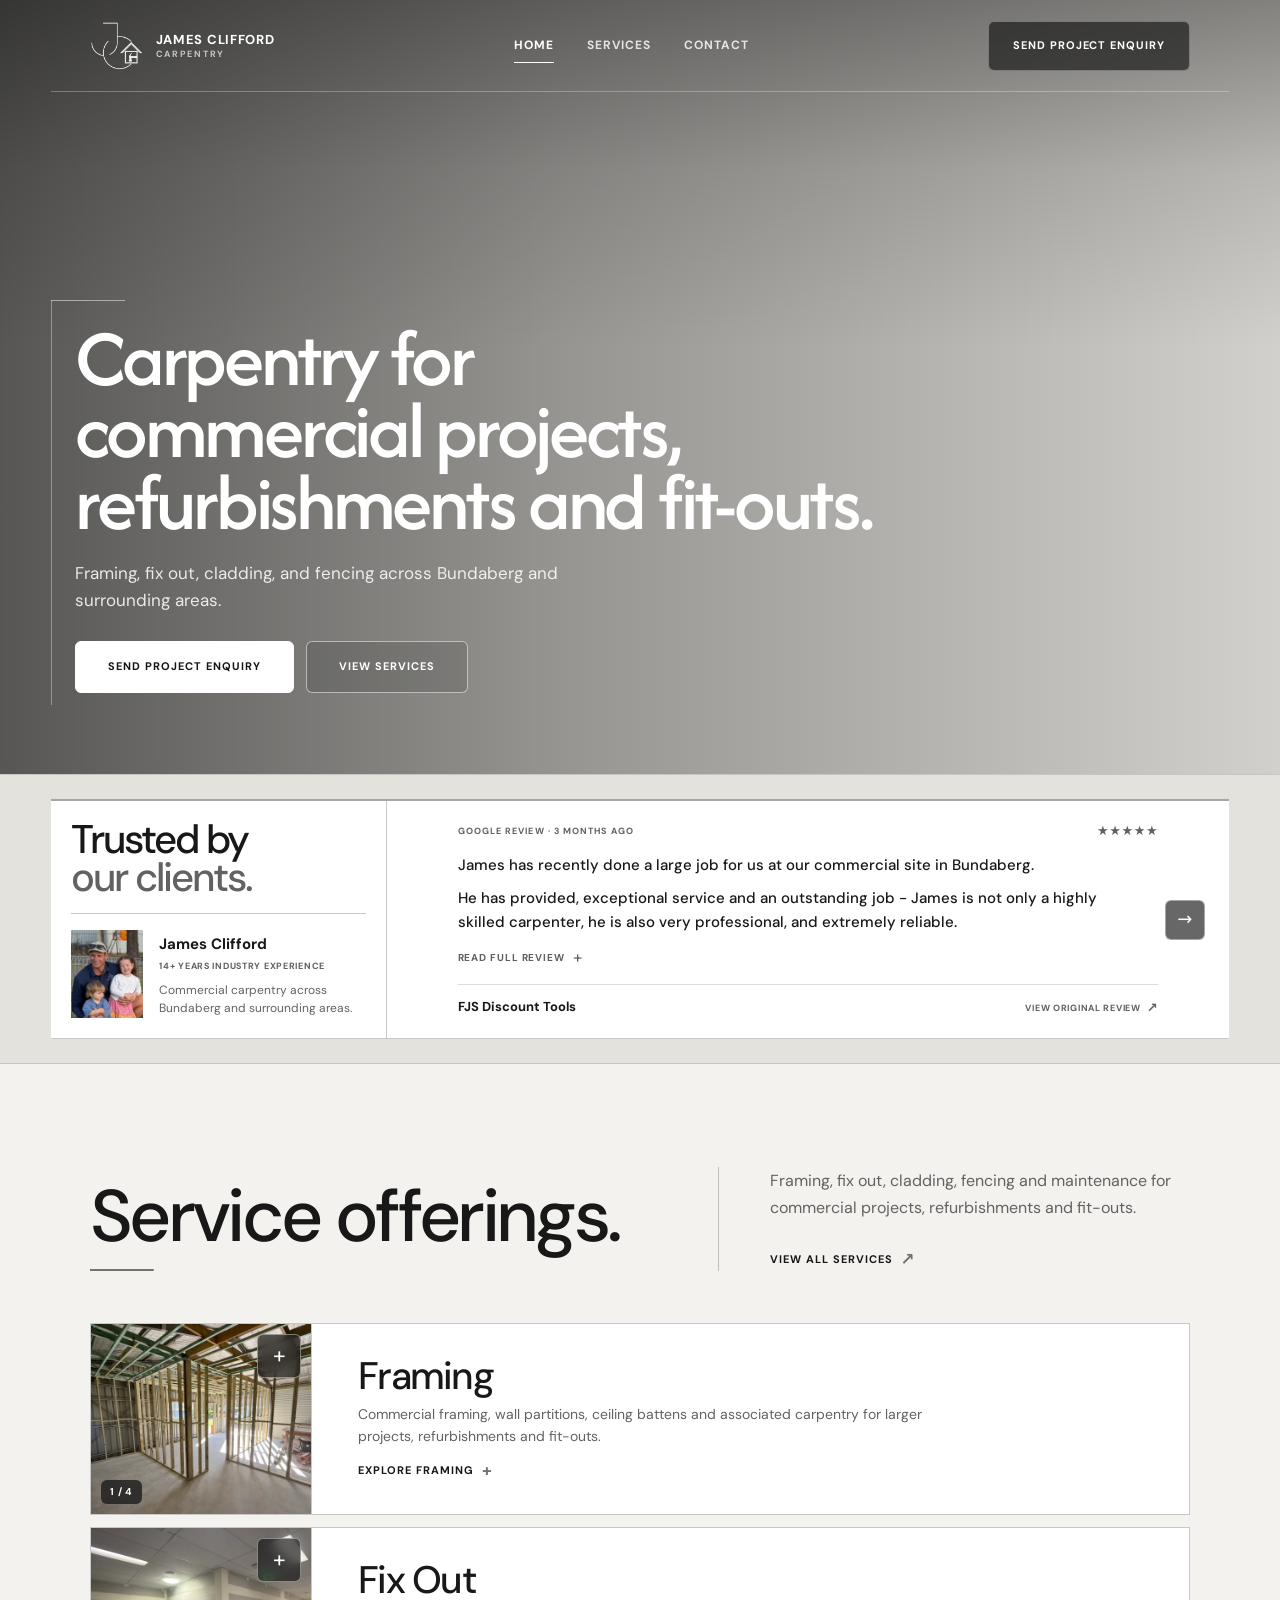
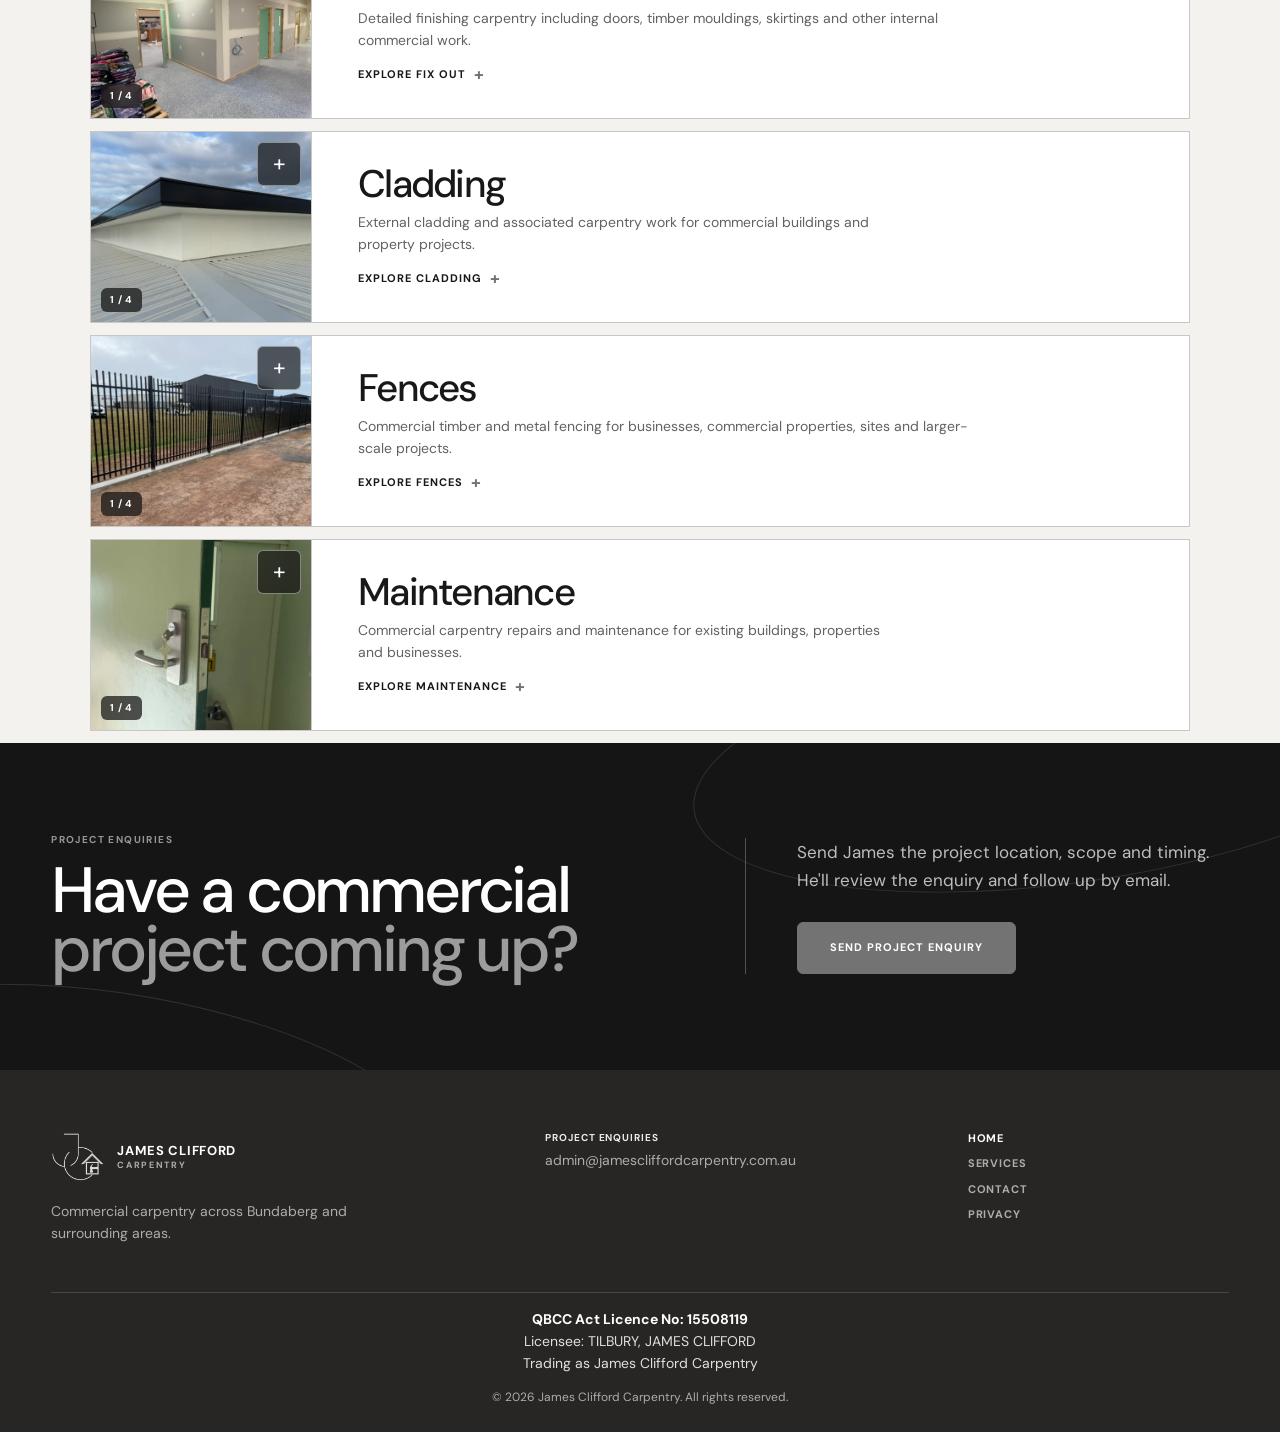
==== commit 04ff664d: "Update index and styles" ====
--- a/index.html
+++ b/index.html
@@ -242,14 +242,7 @@
                             Trusted by
                             <span>our clients.</span>
                         </h2>
-
-                        <p>
-                            Feedback from clients who have worked
-                            directly with James.
-                        </p>
-
-                    </div>
-
+                    </div>
 
                     <div class="reviews-profile">
 
@@ -480,7 +473,7 @@
                             <div class="review-gallery-top">
 
                                 <span class="review-gallery-source">
-                                    Localsearch review · 3 months ago
+                                    Localsearch · 3 months ago
                                 </span>
 
                                 <span
--- a/style.css
+++ b/style.css
@@ -1005,6 +1005,12 @@
    40.30 - HOME - TESTIMONIAL GALLERY
 ========================================================= */
 
+.home-page
+.reviews-gallery
+> .service-gallery-counter {
+    display: none;
+}
+
 .reviews-section {
     position: relative;
     padding-block:
@@ -1062,10 +1068,7 @@
 }
 
 .reviews-overview h2 {
-    margin:
-        0
-        0
-        var(--space-16);
+    margin: 0;
     font-family:
         "DM Sans",
         system-ui,
@@ -1080,15 +1083,6 @@
     display: block;
     color:
         var(--text-muted);
-}
-
-.reviews-overview-copy > p {
-    max-width: 29ch;
-    margin: 0;
-    color:
-        var(--text-muted);
-    font-size: 14px;
-    line-height: 1.6;
 }
 
 /* ==========================
@@ -2725,14 +2719,12 @@
         width: 150px;
         margin:
             10px
-            -32px
-            12px
-            auto;
+            0
+            12px;
     }
 
     .review-photo-module.is-photo-open {
         width: 100%;
-
         margin:
             var(--space-16)
             0
@@ -2747,20 +2739,18 @@
     .review-photo-module:not(.is-photo-open)::before {
         content:
             "PROJECT PHOTOS";
-
         display: block;
-
-        margin-bottom:
+        margin:
+            0
+            0
             5px;
-
         color:
             var(--accent-ink);
-
         font-size: 8px;
         font-weight: 700;
         line-height: 1;
         letter-spacing: .1em;
-        text-align: right;
+        text-align: left;
     }
 
     /* Keep testimonial nav clear
@@ -2796,28 +2786,12 @@
             16px;
     }
 
-    .reviews-label {
-        margin-bottom:
-            5px;
-
-        font-size: 8px;
-    }
-
     .reviews-overview h2 {
-        margin-bottom:
-            10px;
-
+        margin: 0;
         font-size:
             34px;
-
         line-height: .94;
     }
-
-    .reviews-overview-copy > p {
-        font-size: 12px;
-        line-height: 1.45;
-    }
-
 
     /* Compact James profile */
 
@@ -2842,16 +2816,12 @@
     }
 
     .reviews-profile-copy strong {
-        margin-bottom:
-            2px;
-
+        margin: 0;
         font-size: 14px;
     }
 
     .reviews-profile-copy > span {
-        margin-bottom:
-            4px;
-
+        margin: 0;
         font-size: 8px;
         line-height: 1.25;
     }
@@ -2873,8 +2843,7 @@
     }
 
     .review-gallery-top {
-        margin-bottom:
-            10px;
+        margin: 0;
     }
 
     .review-text-details {
@@ -4234,13 +4203,34 @@
 
 @media (max-width: 700px) {
 
+    /* Compact collapsed testimonial copy */
+
+    .review-gallery-slide
+    blockquote:has(
+        .review-text-details:not([open])
+    )
+    > p:first-child {
+        display: -webkit-box;
+
+        -webkit-box-orient: vertical;
+        -webkit-line-clamp: 4;
+        overflow: hidden;
+    }
+
+    .review-gallery-slide
+    blockquote:has(
+        .review-text-details:not([open])
+    )
+    > p:nth-of-type(n + 2) {
+        display: none;
+    }
+    
     .review-photo-module {
         width: 128px;
         margin:
             10px
-            -28px
-            12px
-            auto;
+            0
+            12px;
     }
 
     .home-page
@@ -4298,46 +4288,21 @@
 /* Trusted by our clients. */
 
 .reviews-overview h2 {
-    margin:
-        0
-        0
-        8px;
-
+    margin: 0;
     font-size:
         clamp(
             22px,
             6vw,
             30px
         );
-
     line-height: 1;
     letter-spacing: -.045em;
-
     white-space: nowrap;
 }
 
 .reviews-overview h2 span {
     display: inline;
 }
-
-
-/* Feedback from clients... */
-
-.reviews-overview-copy > p {
-    max-width: none;
-
-    font-size:
-        clamp(
-            9px,
-            2.5vw,
-            12.5px
-        );
-
-    line-height: 1.35;
-
-    white-space: nowrap;
-}
-
 
 /* James profile */
 
@@ -4433,10 +4398,6 @@
 
     .reviews-overview h2 {
         font-size: 20px;
-    }
-
-    .reviews-overview-copy > p {
-        font-size: 8.5px;
     }
 
 }
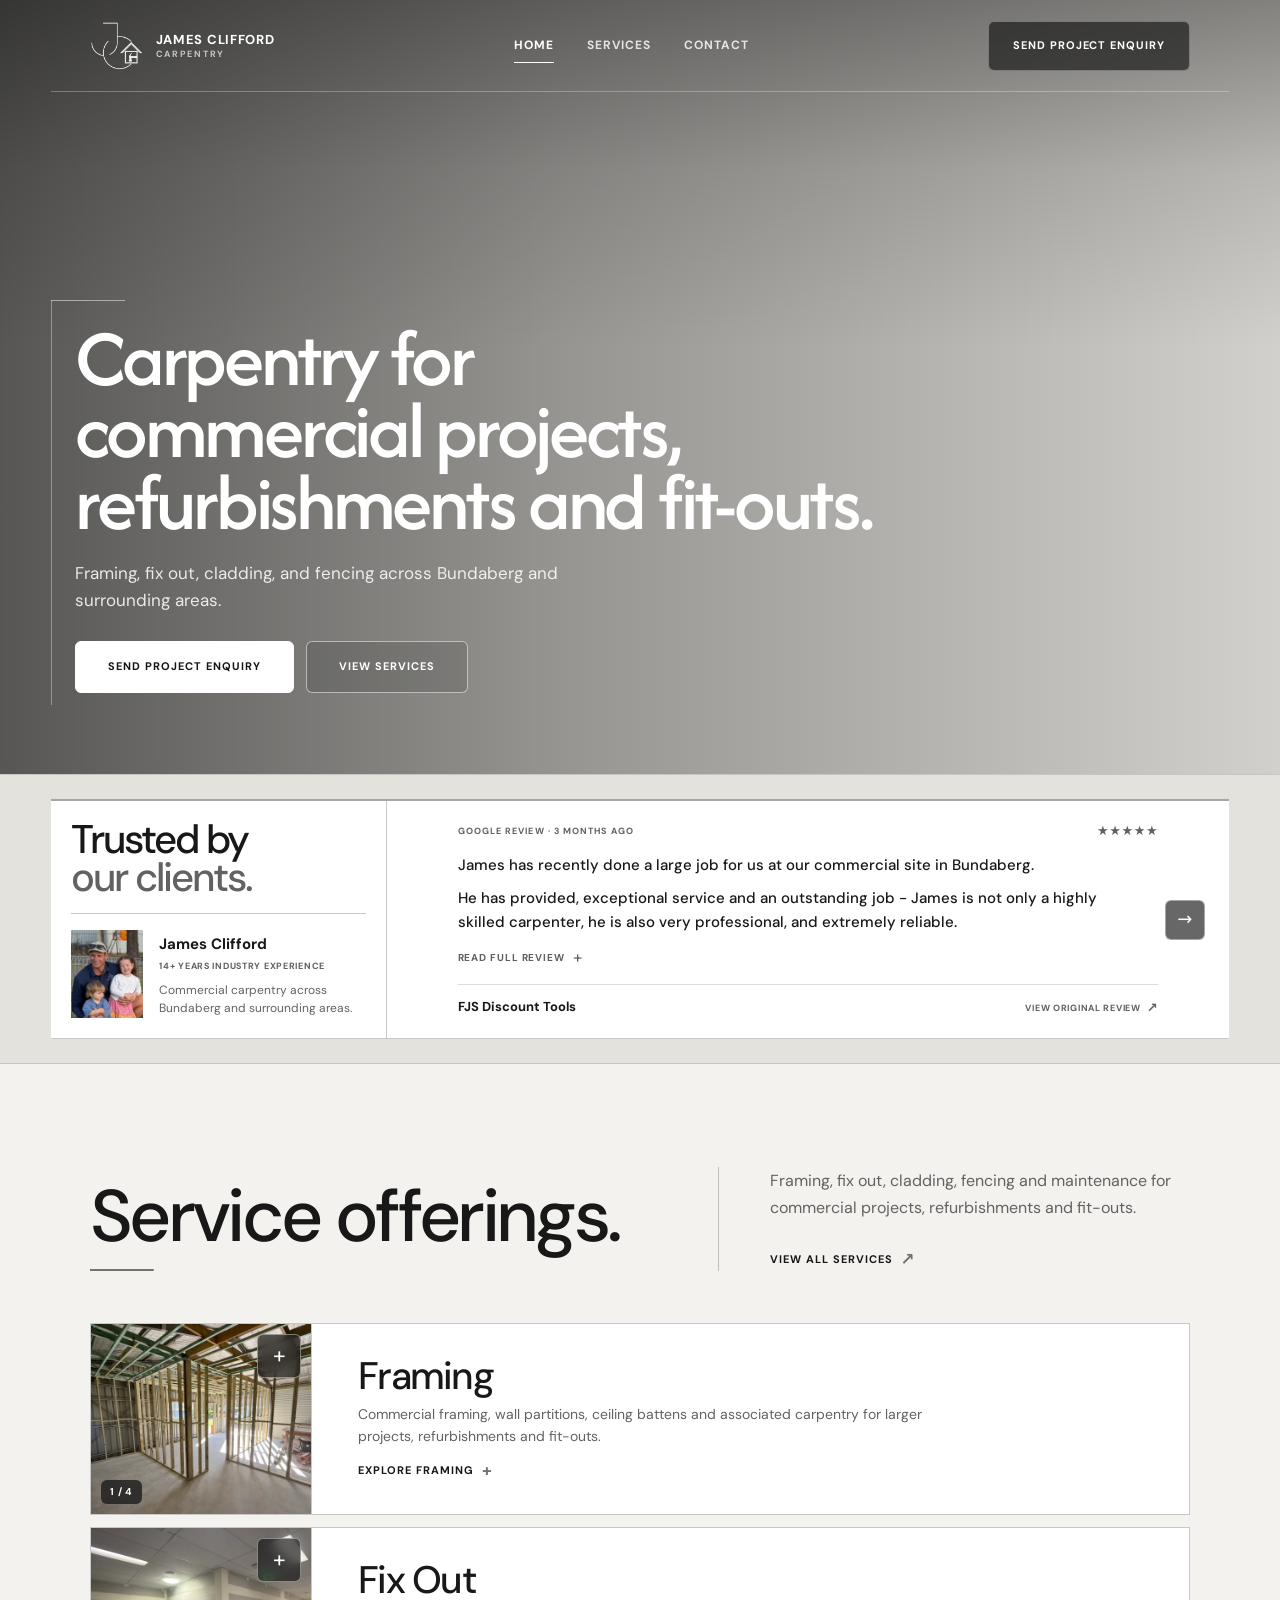
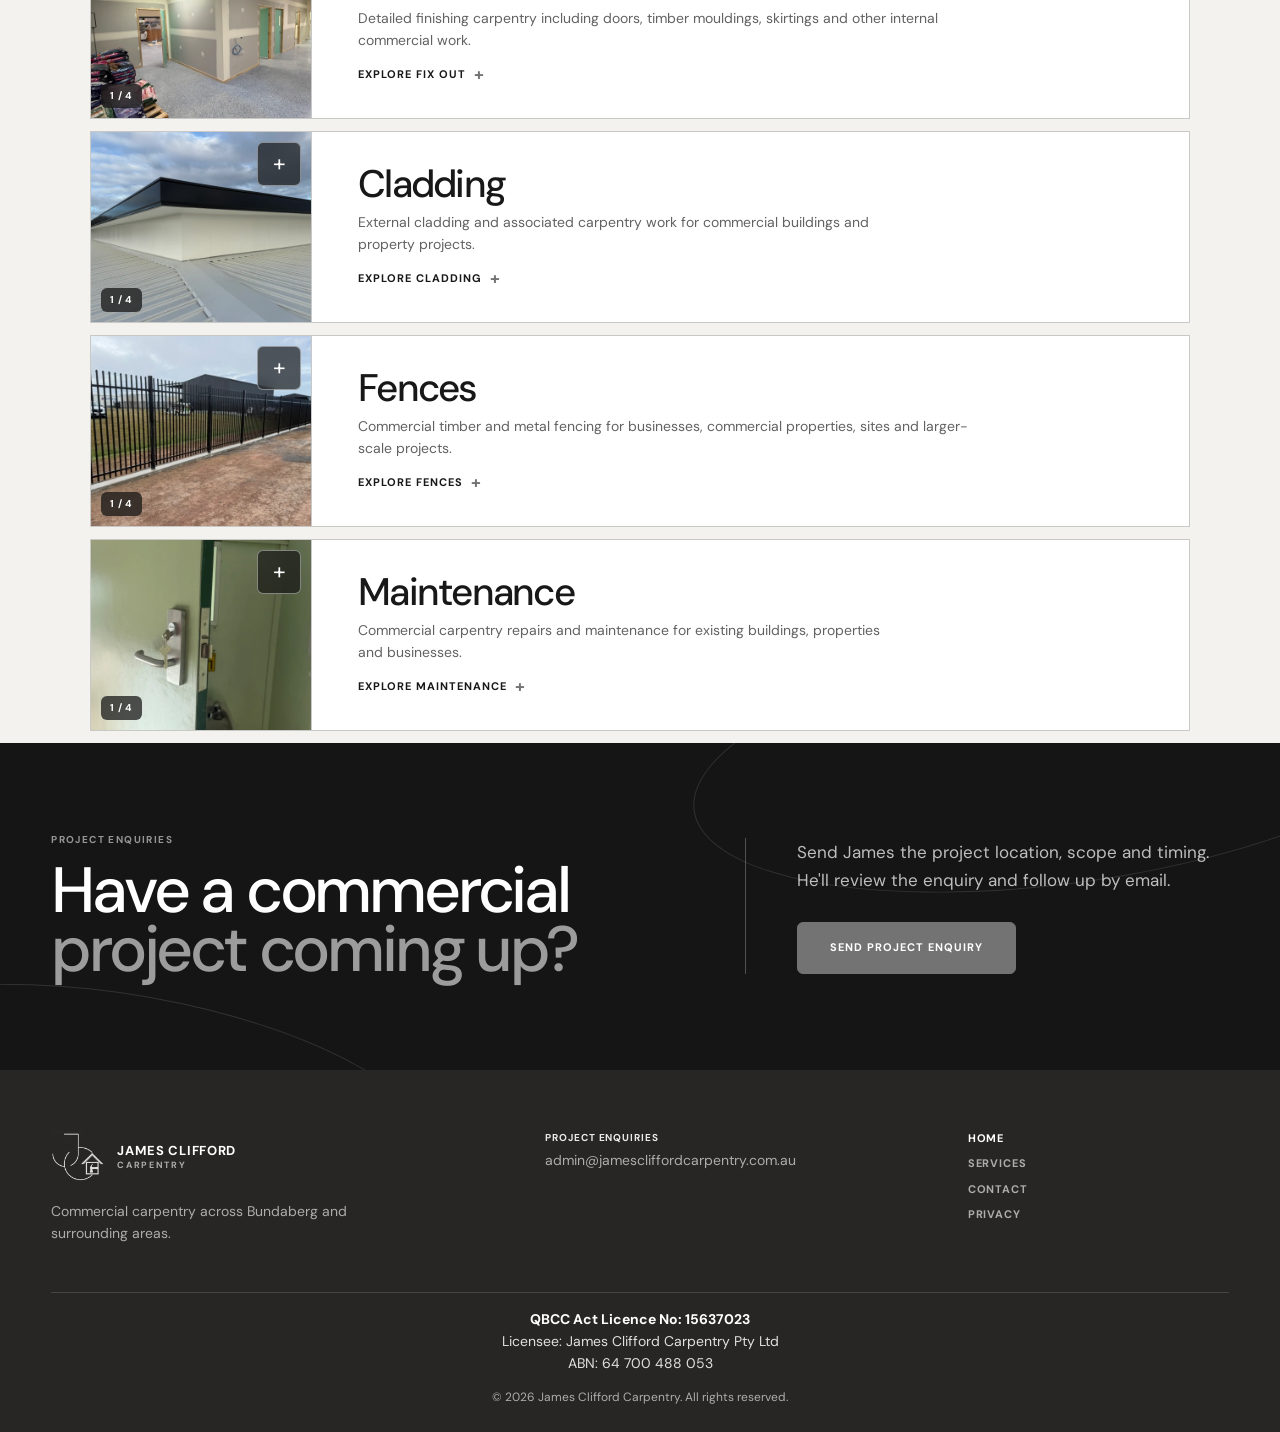
==== commit 42f16df5: "update qbcc and abn" ====
--- a/index.html
+++ b/index.html
@@ -1,6 +1,15 @@
 <!DOCTYPE html>
 <html lang="en">
 <head>
+    <!-- Google tag (gtag.js) -->
+    <script async src="https://www.googletagmanager.com/gtag/js?id=G-WPEJGJV46Z"></script>
+    <script>
+      window.dataLayer = window.dataLayer || [];
+      function gtag(){dataLayer.push(arguments);}
+      gtag('js', new Date());
+    
+      gtag('config', 'G-WPEJGJV46Z');
+    </script>
     <!-- =========================
          PAGE METADATA
     ========================== -->
@@ -69,11 +78,12 @@
         "@context": "https://schema.org",
         "@type": "HomeAndConstructionBusiness",
         "name": "James Clifford Carpentry",
-        "legalName": "TILBURY, JAMES CLIFFORD",
+        "legalName": "James Clifford Carpentry Pty Ltd",
+        "taxID": "64 700 488 053",
         "identifier": {
             "@type": "PropertyValue",
             "propertyID": "QBCC Act Licence No",
-            "value": "15508119"
+            "value": "15637023"
         },
         "@id": "https://jamescliffordcarpentry.com.au/#business",
         "image": "https://jamescliffordcarpentry.com.au/images/og-image.jpg",
@@ -1480,11 +1490,11 @@
         </div>
         <div class="footer-bottom">
             <p class="footer-licence">
-                <strong>QBCC Act Licence No: 15508119</strong>
+                <strong>QBCC Act Licence No: 15637023</strong>
                 <br>
-                Licensee: TILBURY, JAMES CLIFFORD
+                Licensee: James Clifford Carpentry Pty Ltd
                 <br>
-                Trading as James Clifford Carpentry
+                ABN: 64 700 488 053
             </p>
             <p class="copyright">
                 © 2026 James Clifford Carpentry.
--- a/style.css
+++ b/style.css
@@ -2154,6 +2154,12 @@
    60.10 - CONTACT — INTRO
 ========================================================= */
 
+.form-field-note {
+    color: var(--text-muted);
+    font-size: 12px;
+    line-height: 1.5;
+}
+
 .contact-page-hero--combined {
     padding-block:
         clamp(38px, 4.5vw, 58px);
@@ -2711,55 +2717,23 @@
 
 @media (max-width: 950px) {
 
+    /*
+       Keep Sian's review + photo side-by-side,
+       but let the photo shrink smoothly.
+    */
+
     .review-gallery-body--photos {
-        display: block;
+        grid-template-columns:
+            minmax(0, 1fr)
+            clamp(140px, 28%, 170px);
+
+        gap:
+            clamp(16px, 2.2vw, 22px);
     }
 
     .review-photo-module {
-        width: 150px;
-        margin:
-            10px
-            0
-            12px;
-    }
-
-    .review-photo-module.is-photo-open {
         width: 100%;
-        margin:
-            var(--space-16)
-            0
-            var(--space-16);
-    }
-
-    .review-photo-open {
-        aspect-ratio:
-            16 / 9;
-    }
-
-    .review-photo-module:not(.is-photo-open)::before {
-        content:
-            "PROJECT PHOTOS";
-        display: block;
-        margin:
-            0
-            0
-            5px;
-        color:
-            var(--accent-ink);
-        font-size: 8px;
-        font-weight: 700;
-        line-height: 1;
-        letter-spacing: .1em;
-        text-align: left;
-    }
-
-    /* Keep testimonial nav clear
-       of the project-photo teaser */
-
-    .home-page
-    .reviews-gallery
-    > .service-gallery-arrow--next {
-        top: 38%;
+        margin: 0;
     }
 
 }
@@ -2863,26 +2837,6 @@
 ========================================================= */
 
 @media (max-width: 900px) {
-    
-    /* Contact hero */
-
-    .contact-hero-heading-row {
-        grid-template-columns:
-            1fr;
-
-        gap:
-            20px;
-    }
-
-    .contact-profile-image {
-        width:
-            min(
-                100%,
-                420px
-            );
-
-        justify-self: start;
-    }
     
     .privacy-simple-grid {
         grid-template-columns: 1fr;
@@ -3417,6 +3371,26 @@
 ========================================================= */
 
 @media (max-width: 760px) {
+    /* Contact hero enters stacked layout */
+
+    .contact-hero-heading-row {
+        grid-template-columns:
+            1fr;
+
+        gap:
+            20px;
+    }
+
+    .contact-profile-image {
+        width:
+            min(
+                100%,
+                360px
+            );
+
+        justify-self: start;
+    }
+    
     .reviews-layout {
         grid-template-columns:
             1fr;
@@ -4203,6 +4177,49 @@
 
 @media (max-width: 700px) {
 
+        /* Stack project evidence only in true mobile mode */
+
+    .review-gallery-body--photos {
+        display: block;
+    }
+
+    .review-photo-module:not(.is-photo-open)::before {
+        content:
+            "PROJECT PHOTOS";
+
+        display: block;
+
+        margin:
+            0
+            0
+            5px;
+
+        color:
+            var(--accent-ink);
+
+        font-size: 8px;
+        font-weight: 700;
+        line-height: 1;
+        letter-spacing: .1em;
+        text-align: left;
+    }
+
+    .review-photo-open {
+        aspect-ratio:
+            16 / 9;
+    }
+    
+    /* Let the active mobile review control gallery height */
+
+    .home-page
+    .reviews-gallery-track {
+        align-items: flex-start;
+
+        transition:
+            height .22s
+            var(--ease);
+    }
+    
     /* Compact collapsed testimonial copy */
 
     .review-gallery-slide
